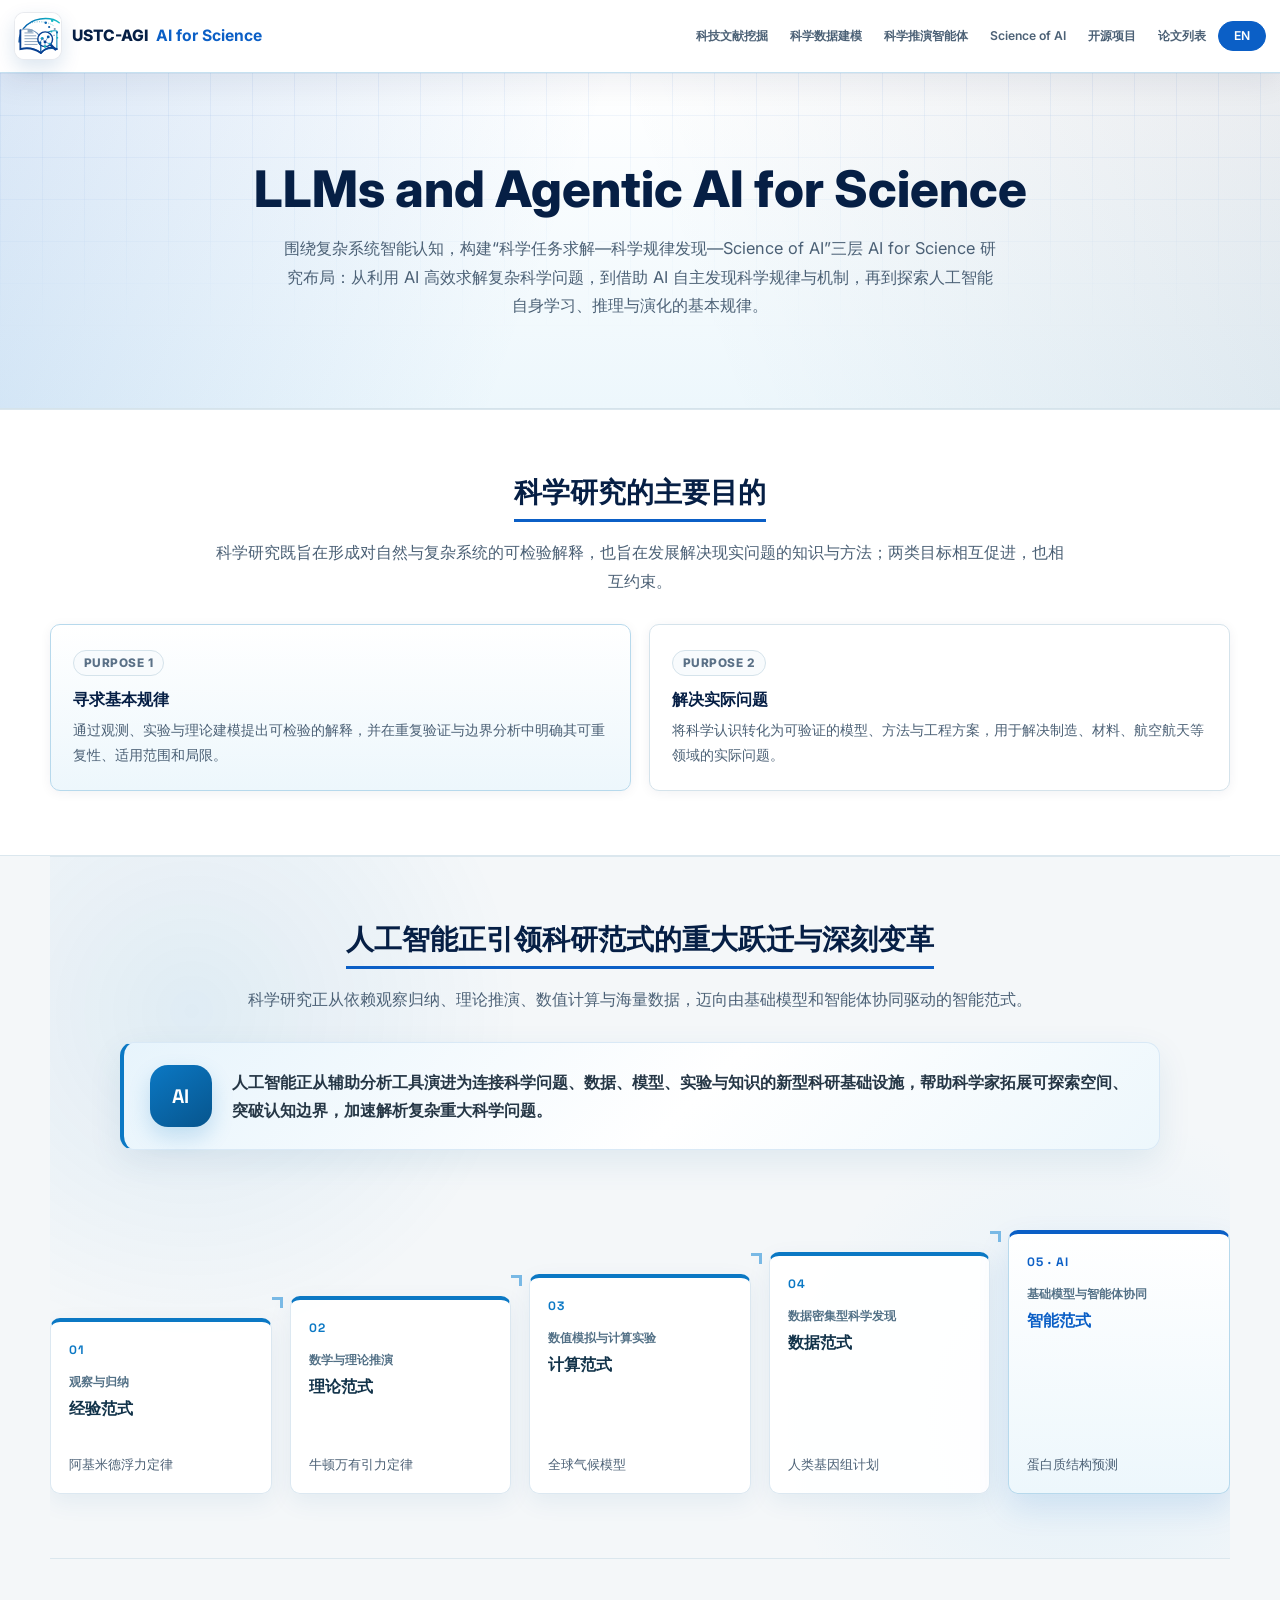
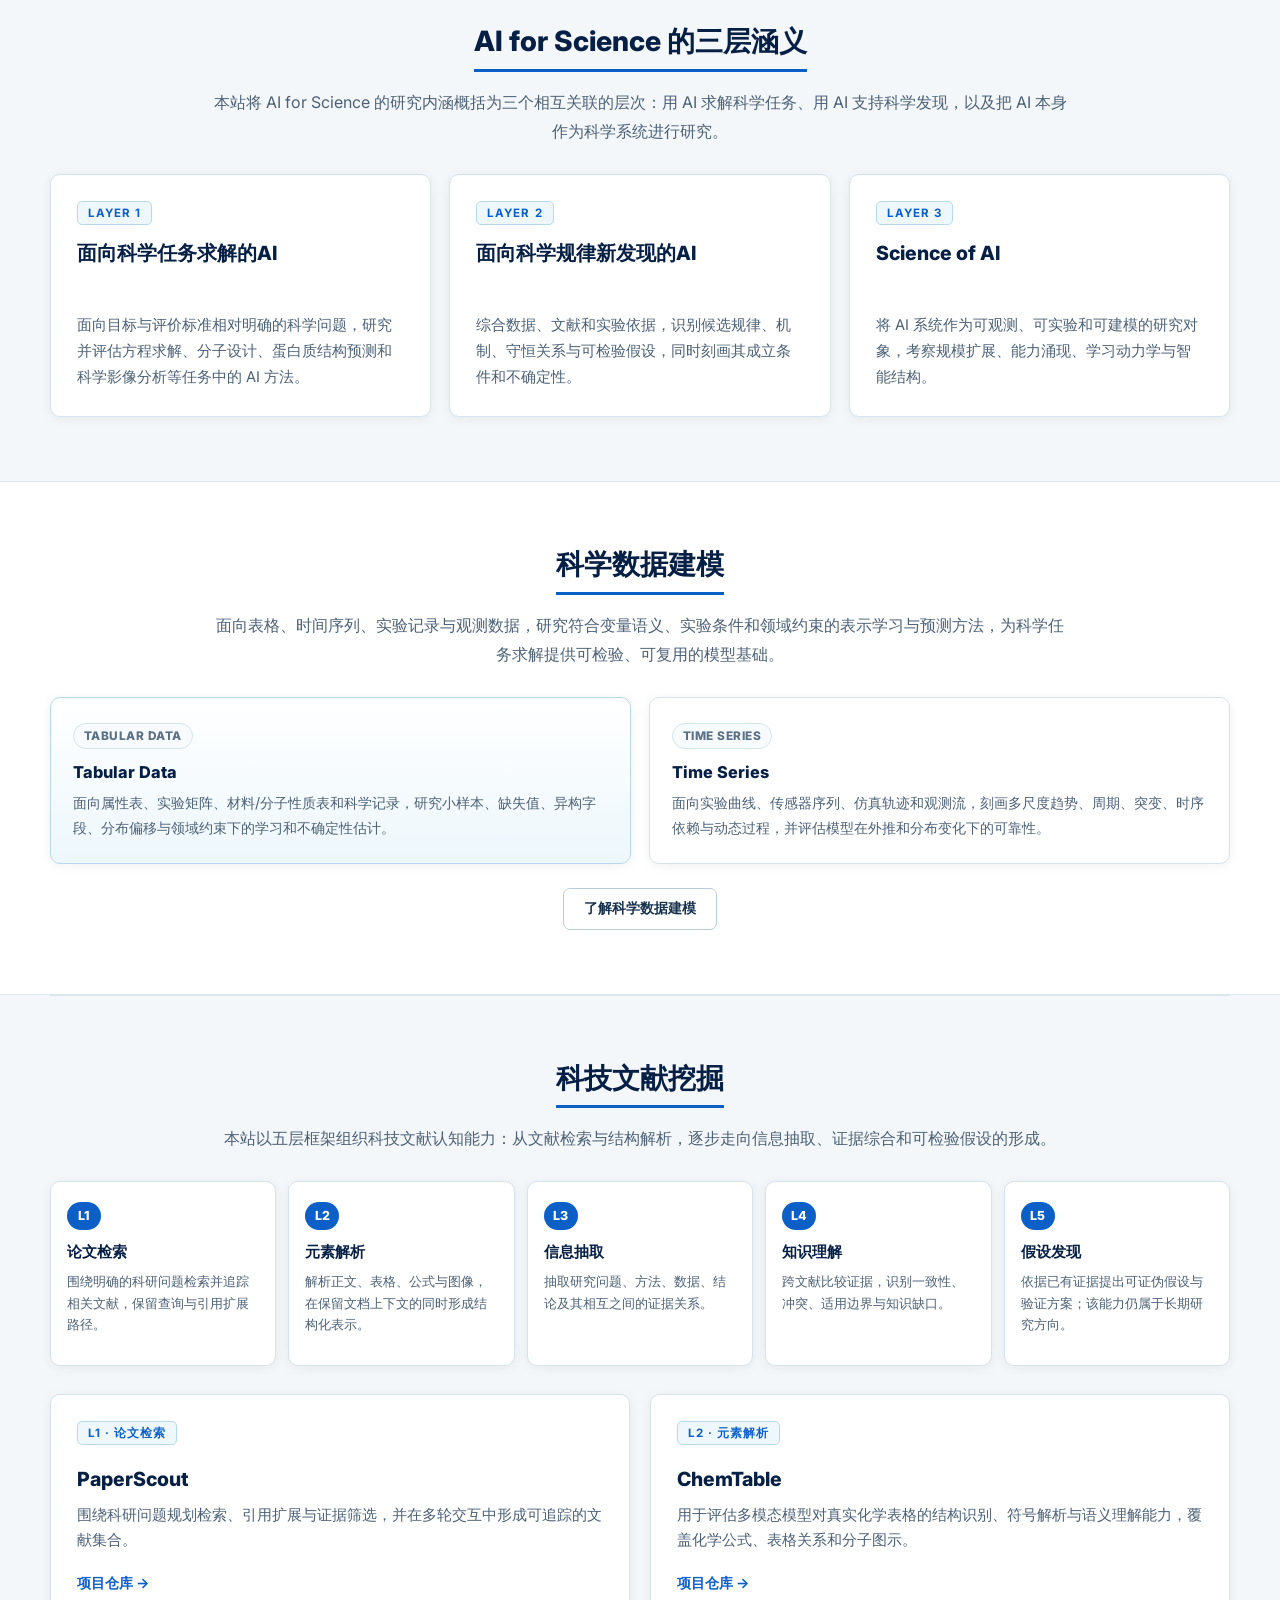
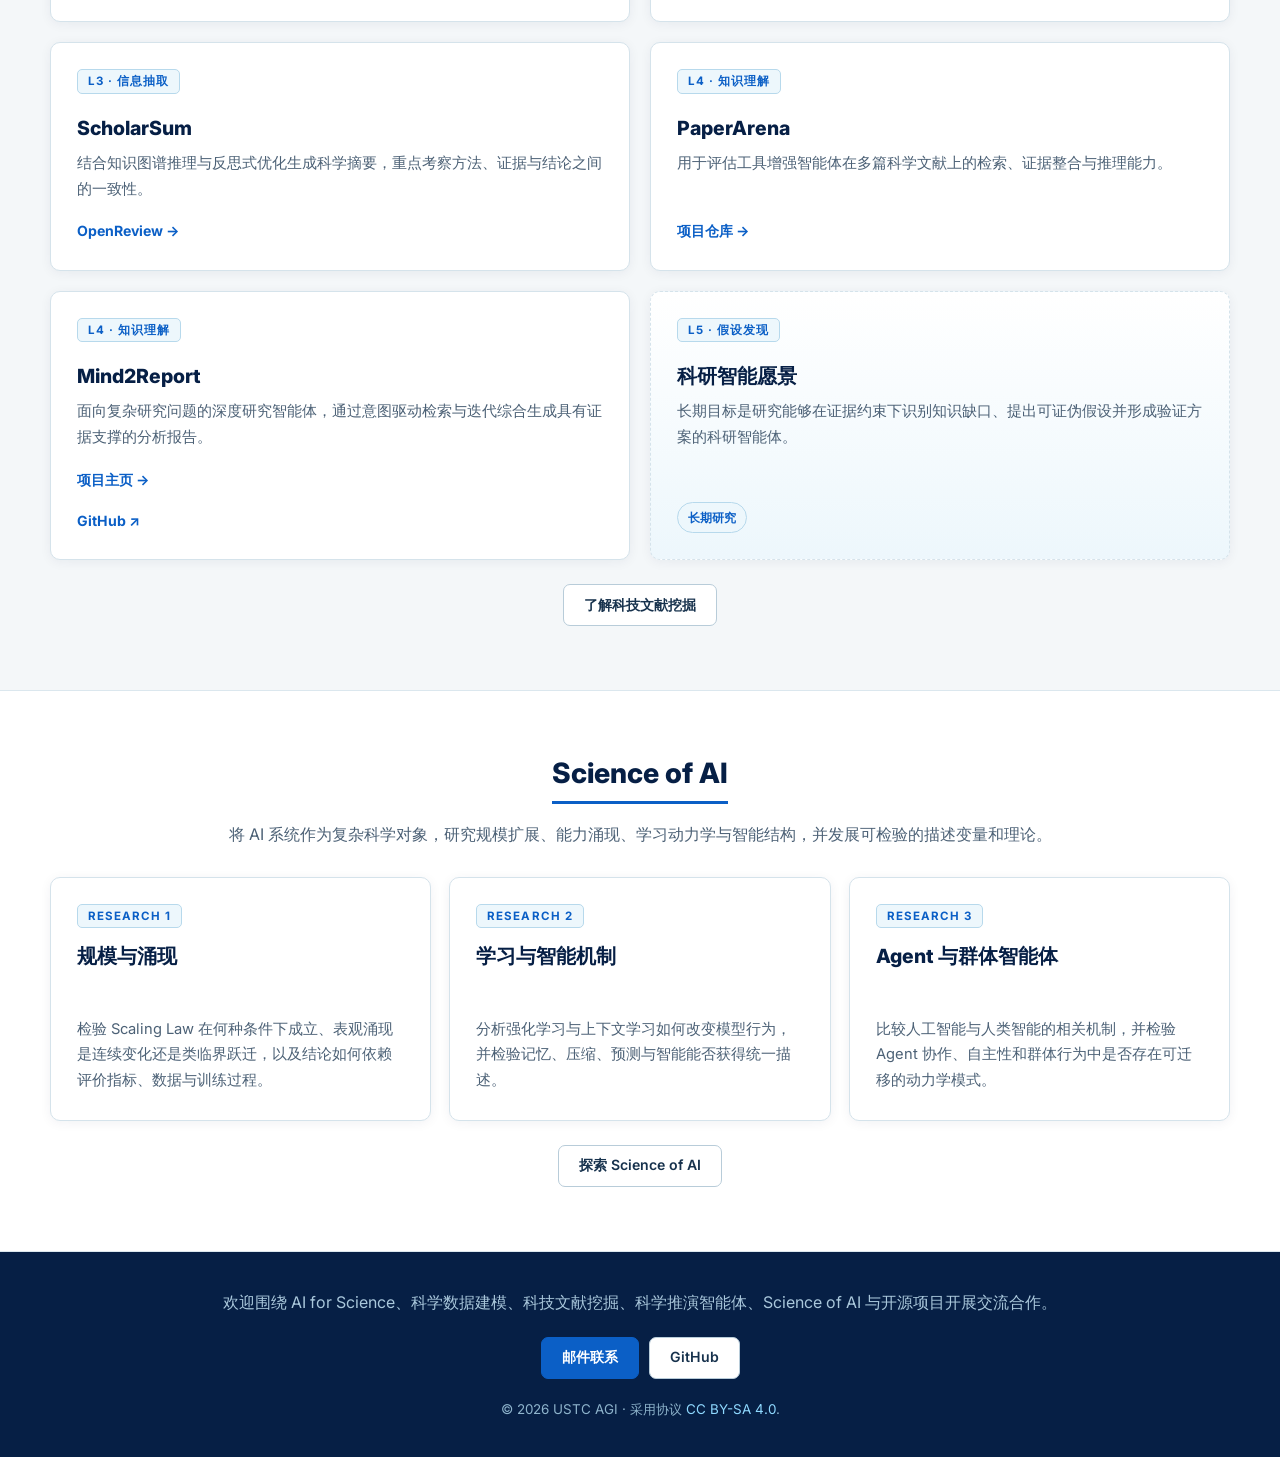
==== index.html @ 2a0887a7 "fix: remove footer eyebrow sitewide" ====
<!DOCTYPE html>
<html lang="zh-CN" data-language="zh">
  <head>
    <meta charset="utf-8" />
    <meta name="viewport" content="width=device-width, initial-scale=1" />
    <title>AI for Science</title>
    <meta
      name="description"
      content="中国科大 AGI 团队的 AI for Science 研究主页，聚焦科学数据建模、科技文献挖掘、科学推演智能体与 Science of AI。"
    />
    <meta name="theme-color" content="#ffffff" />
    <meta property="og:title" content="AI for Science" />
    <meta
      property="og:description"
      content="中国科大 AGI 团队的 AI for Science 研究主页，聚焦科学数据建模、科技文献挖掘、科学推演智能体与 Science of AI。"
    />
    <meta property="og:type" content="website" />
    <meta property="og:url" content="https://ustcagi-sci.github.io/" />
    <meta property="og:image" content="https://ustcagi-sci.github.io/literature-mining-logo.svg" />
    <meta name="twitter:card" content="summary" />
    <meta name="twitter:title" content="AI for Science" />
    <meta
      name="twitter:description"
      content="中国科大 AGI 团队的 AI for Science 研究主页，聚焦科学数据建模、科技文献挖掘、科学推演智能体与 Science of AI。"
    />
    <meta name="twitter:image" content="https://ustcagi-sci.github.io/literature-mining-logo.svg" />
    <link rel="canonical" href="https://ustcagi-sci.github.io/" />
    <link rel="icon" href="./literature-mining-logo.svg" type="image/svg+xml" />
    <link rel="preconnect" href="https://fonts.googleapis.com" />
    <link rel="preconnect" href="https://fonts.gstatic.com" crossorigin />
    <link
      href="https://fonts.googleapis.com/css2?family=Inter:wght@400;500;600;700&family=Space+Grotesk:wght@500;600&display=swap"
      rel="stylesheet"
    />
    <link rel="stylesheet" href="./ref.css" />
  </head>
  <body>
    <nav class="nav">
      <div class="nav-inner">
        <a class="logo" href="#top" aria-label="USTC-AGI AI for Science">
          <span class="logo-mark" aria-hidden="true">
            <img src="./literature-mining-logo.svg" alt="" />
          </span>
          <span class="logo-copy">
            <span class="logo-title" data-i18n="brand.title">USTC-AGI</span>
            <span class="logo-subtitle" data-i18n="brand.subtitle">AI for Science</span>
          </span>
        </a>
        <div class="nav-links">
          <a href="./knowledge_memory/" data-i18n="nav.knowledge">科技文献挖掘</a>
          <a href="./data_modeling/" data-i18n="nav.data">科学数据建模</a>
          <a href="./scientific_inference/" data-i18n="nav.inference">科学推演智能体</a>
          <a href="./science_of_ai/" data-i18n="nav.aiScience">Science of AI</a>
          <a href="./projects/" data-i18n="nav.projects">开源项目</a>
          <a href="./papers/" data-i18n="nav.papers">论文列表</a>
          <span class="nav-break" aria-hidden="true"></span>
          <button
            class="language-toggle"
            id="language-toggle"
            type="button"
            aria-label="Switch to English"
            aria-pressed="true"
          >
            EN
          </button>
        </div>
      </div>
    </nav>

    <header id="top" class="hero">
      <div class="hero-content">
        <h1 data-i18n="hero.title">LLMs and Agentic AI for Science</h1>
        <p class="hero-subtitle" data-i18n="hero.subtitle">
          围绕复杂系统智能认知，构建“科学任务求解—科学规律发现—Science of AI”三层 AI for Science 研究布局：从利用 AI 高效求解复杂科学问题，到借助 AI 自主发现科学规律与机制，再到探索人工智能自身学习、推理与演化的基本规律。
        </p>
      </div>
    </header>

    <main>
      <section id="research-purpose" class="section highlights">
        <div class="section-header">
          <h2 data-i18n="researchPurpose.title">Primary Purposes of Scientific Research</h2>
          <p data-i18n="researchPurpose.description">
            Scientific research seeks testable explanations of natural and complex systems while developing knowledge and methods for real-world problems; these aims inform and constrain each other.
          </p>
        </div>

        <div class="system-grid">
          <article class="system-panel highlight">
            <span class="label">Purpose 1</span>
            <h3 data-i18n="researchPurpose.fundamental.title">Discover Fundamental Laws</h3>
            <p data-i18n="researchPurpose.fundamental.description">
              Use observation, experimentation, and theoretical modeling to formulate testable explanations, then establish their reproducibility, scope, and limitations through repeated validation.
            </p>
          </article>
          <article class="system-panel">
            <span class="label">Purpose 2</span>
            <h3 data-i18n="researchPurpose.practical.title">Solve Practical Problems</h3>
            <p data-i18n="researchPurpose.practical.description">
              Translate scientific understanding into verifiable models, methods, and engineering solutions for problems in manufacturing, materials, aerospace, and other domains.
            </p>
          </article>
        </div>
      </section>

      <section id="paradigm-shift" class="section paradigm-shift">
        <div class="section-header">
          <h2 data-i18n="paradigm.title">Artificial Intelligence Is Driving a Major Leap and Profound Transformation in Scientific Research Paradigms</h2>
          <p data-i18n="paradigm.description">
            Scientific research is advancing from observation, theory, computation, and data-intensive discovery toward an intelligent paradigm powered by foundation models and scientific agents.
          </p>
        </div>

        <div class="paradigm-statement">
          <span class="paradigm-statement-mark" aria-hidden="true">AI</span>
          <p data-i18n="paradigm.statement">
            AI is evolving from an auxiliary analytical tool into a new research infrastructure that connects scientific questions, data, models, experiments, and knowledge—expanding the space scientists can explore, extending cognitive boundaries, and accelerating work on complex scientific problems.
          </p>
        </div>

        <div class="paradigm-grid" role="list">
          <article class="paradigm-stage" role="listitem">
            <span class="paradigm-index">01</span>
            <span class="paradigm-method" data-i18n="paradigm.empirical.method">Observation and induction</span>
            <h3 data-i18n="paradigm.empirical.title">Empirical Paradigm</h3>
            <p data-i18n="paradigm.empirical.example">Archimedes' principle</p>
          </article>
          <article class="paradigm-stage" role="listitem">
            <span class="paradigm-index">02</span>
            <span class="paradigm-method" data-i18n="paradigm.theoretical.method">Mathematical and theoretical reasoning</span>
            <h3 data-i18n="paradigm.theoretical.title">Theoretical Paradigm</h3>
            <p data-i18n="paradigm.theoretical.example">Newton's law of universal gravitation</p>
          </article>
          <article class="paradigm-stage" role="listitem">
            <span class="paradigm-index">03</span>
            <span class="paradigm-method" data-i18n="paradigm.computational.method">Numerical simulation and computational experiments</span>
            <h3 data-i18n="paradigm.computational.title">Computational Paradigm</h3>
            <p data-i18n="paradigm.computational.example">Global climate models</p>
          </article>
          <article class="paradigm-stage" role="listitem">
            <span class="paradigm-index">04</span>
            <span class="paradigm-method" data-i18n="paradigm.data.method">Data-intensive scientific discovery</span>
            <h3 data-i18n="paradigm.data.title">Data Paradigm</h3>
            <p data-i18n="paradigm.data.example">The Human Genome Project</p>
          </article>
          <article class="paradigm-stage is-intelligent" role="listitem">
            <span class="paradigm-index">05 · AI</span>
            <span class="paradigm-method" data-i18n="paradigm.intelligent.method">Foundation models and scientific agents</span>
            <h3 data-i18n="paradigm.intelligent.title">Intelligent Paradigm</h3>
            <p data-i18n="paradigm.intelligent.example">Protein structure prediction</p>
          </article>
        </div>
      </section>

      <section id="ai4science-meanings" class="section">
        <div class="section-header">
          <h2 data-i18n="meanings.title">Three Meanings of AI for Science</h2>
          <p data-i18n="meanings.description">
            This site organizes AI for Science into three related levels: using AI to solve scientific tasks, using AI to support scientific discovery, and studying AI itself as a scientific system.
          </p>
        </div>

        <div class="direction-grid">
          <article class="card direction-card">
            <span class="eyebrow">Layer 1</span>
            <h3 data-i18n="meanings.tasks.title">AI for Scientific Task Solving</h3>
            <p data-i18n="meanings.tasks.description">
              Develop and evaluate AI methods for scientific problems with explicit objectives and evaluation criteria, including equation solving, molecular design, protein structure prediction, and scientific image analysis.
            </p>
          </article>
          <article class="card direction-card">
            <span class="eyebrow">Layer 2</span>
            <h3 data-i18n="meanings.discovery.title">AI for Scientific Discovery</h3>
            <p data-i18n="meanings.discovery.description">
              Integrate data, literature, and experimental evidence to identify candidate laws, mechanisms, invariants, and testable hypotheses, together with their validity conditions and uncertainty.
            </p>
          </article>
          <article class="card direction-card">
            <span class="eyebrow">Layer 3</span>
            <h3 data-i18n="meanings.science.title">Science of AI</h3>
            <p data-i18n="meanings.science.description">
              Treat AI systems as empirical and theoretical objects of scientific inquiry, and study scaling, emergence, learning dynamics, and the structure of intelligence.
            </p>
          </article>
        </div>
      </section>

      <section id="data-modeling" class="section highlights">
        <div class="section-header">
          <h2 data-i18n="dataModeling.title">科学数据建模</h2>
          <p data-i18n="dataModeling.description">
            面向表格、时间序列、实验记录与观测数据，研究符合变量语义、实验条件和领域约束的表示学习与预测方法，为科学任务求解提供可检验、可复用的模型基础。
          </p>
        </div>

        <div class="system-grid">
          <article class="system-panel highlight">
            <span class="label">Tabular Data</span>
            <h3 data-i18n="dataModeling.tabular.title">Tabular Data</h3>
            <p data-i18n="dataModeling.tabular.description">
              面向属性表、实验矩阵、材料/分子性质表和科学记录，研究小样本、缺失值、异构字段、分布偏移与领域约束下的学习和不确定性估计。
            </p>
          </article>
          <article class="system-panel">
            <span class="label">Time Series</span>
            <h3 data-i18n="dataModeling.series.title">Time Series</h3>
            <p data-i18n="dataModeling.series.description">
              面向实验曲线、传感器序列、仿真轨迹和观测流，刻画多尺度趋势、周期、突变、时序依赖与动态过程，并评估模型在外推和分布变化下的可靠性。
            </p>
          </article>
        </div>

        <div class="section-actions">
          <a class="btn ghost" href="./data_modeling/" data-i18n="dataModeling.cta">了解科学数据建模</a>
        </div>
      </section>

      <section id="hierarchy" class="section">
        <div class="section-header">
          <h2 data-i18n="hierarchy.title">科技文献挖掘</h2>
          <p data-i18n="hierarchy.description">
            We organize scientific-literature cognition into five levels: retrieval, structural parsing, information extraction, evidence synthesis, and the formulation of testable hypotheses.
          </p>
        </div>

        <div class="hierarchy-grid">
          <div class="hierarchy-step">
            <span class="level">L1</span>
            <h3 data-i18n="hierarchy.l1.title">Paper Search</h3>
            <p data-i18n="hierarchy.l1.description">
              Retrieve and trace literature relevant to an explicit research question, preserving query and citation-expansion paths.
            </p>
          </div>
          <div class="hierarchy-arrow">→</div>
          <div class="hierarchy-step">
            <span class="level">L2</span>
            <h3 data-i18n="hierarchy.l2.title">Element Interpretation</h3>
            <p data-i18n="hierarchy.l2.description">
              Parse text, tables, formulas, and figures into structured representations while preserving their document context.
            </p>
          </div>
          <div class="hierarchy-arrow">→</div>
          <div class="hierarchy-step">
            <span class="level">L3</span>
            <h3 data-i18n="hierarchy.l3.title">Information Extraction</h3>
            <p data-i18n="hierarchy.l3.description">
              Extract research questions, methods, data, findings, and the evidential relations among them.
            </p>
          </div>
          <div class="hierarchy-arrow">→</div>
          <div class="hierarchy-step">
            <span class="level">L4</span>
            <h3 data-i18n="hierarchy.l4.title">Knowledge Comprehension</h3>
            <p data-i18n="hierarchy.l4.description">
              Compare evidence across papers to identify agreement, conflict, applicability limits, and knowledge gaps.
            </p>
          </div>
          <div class="hierarchy-arrow">→</div>
          <div class="hierarchy-step">
            <span class="level">L5</span>
            <h3 data-i18n="hierarchy.l5.title">Hypothesis Discovery</h3>
            <p data-i18n="hierarchy.l5.description">
              Formulate falsifiable hypotheses and validation plans from existing evidence; this remains a long-term research direction.
            </p>
          </div>
        </div>

        <div class="research-grid">
          <article class="card focus" data-link="https://github.com/AgentR1/PaperScout" tabindex="0">
            <span class="eyebrow" data-i18n="projects.paperscout.level">L1 · Paper Search</span>
            <h3>PaperScout</h3>
            <p data-i18n="projects.paperscout.description">
              A research agent that plans search, citation expansion, and evidence screening around a scientific question, producing a traceable literature set through iterative interaction.
            </p>
            <a href="https://github.com/AgentR1/PaperScout" target="_blank" rel="noopener noreferrer" data-i18n="projects.repo">Project Repo →</a>
          </article>

          <article class="card focus" data-link="https://github.com/ustc-ai4science/ChemTable" tabindex="0">
            <span class="eyebrow" data-i18n="projects.chemtable.level">L2 · Element Interpretation</span>
            <h3>ChemTable</h3>
            <p data-i18n="projects.chemtable.description">
              A benchmark for evaluating multimodal models on structural recognition, symbolic parsing, and semantic understanding of real-world chemical tables, including formulas, table relations, and molecular diagrams.
            </p>
            <a href="https://github.com/ustc-ai4science/ChemTable" target="_blank" rel="noopener noreferrer" data-i18n="projects.repo">Project Repo →</a>
          </article>

          <article class="card focus" data-link="https://openreview.net/pdf?id=pLvGIKeZtJ" tabindex="0">
            <span class="eyebrow" data-i18n="projects.scholarsum.level">L3 · Information Extraction</span>
            <h3>ScholarSum</h3>
            <p data-i18n="projects.scholarsum.description">
              A scientific summarization method combining knowledge-graph reasoning and reflective refinement, with emphasis on consistency among methods, evidence, and conclusions.
            </p>
            <a href="https://openreview.net/pdf?id=pLvGIKeZtJ" target="_blank" rel="noopener noreferrer">OpenReview →</a>
          </article>

          <article class="card focus" data-link="https://github.com/ustc-ai4science/PaperArena" tabindex="0">
            <span class="eyebrow" data-i18n="projects.paperarena.level">L4 · Knowledge Comprehension</span>
            <h3>PaperArena</h3>
            <p data-i18n="projects.paperarena.description">
              A benchmark designed to evaluate retrieval, evidence integration, and reasoning by tool-augmented agents across multiple scientific papers.
            </p>
            <a href="https://github.com/ustc-ai4science/PaperArena" target="_blank" rel="noopener noreferrer" data-i18n="projects.repo">Project Repo →</a>
          </article>

          <article class="card focus" data-link="./mind2report/" tabindex="0">
            <span class="eyebrow" data-i18n="projects.mind2report.level">L4 · Knowledge Comprehension</span>
            <h3>Mind2Report</h3>
            <p data-i18n="projects.mind2report.description">
              A deep-research agent for complex research questions that uses intent-guided retrieval and iterative synthesis to produce evidence-supported analytical reports.
            </p>
            <a href="./mind2report/" data-i18n="projects.page">Project Page →</a>
            <a href="https://github.com/ustc-ai4science/Mind2Report" target="_blank" rel="noopener noreferrer">GitHub ↗</a>
          </article>

          <article class="card focus vision-card" tabindex="0">
            <span class="eyebrow" data-i18n="projects.vision.level">L5 · Hypothesis Discovery</span>
            <h3 data-i18n="projects.vision.title">Research Intelligence Vision</h3>
            <p data-i18n="projects.vision.description">
              Our long-term objective is to develop research agents that identify knowledge gaps under evidential constraints, formulate falsifiable hypotheses, and propose validation plans.
            </p>
            <span class="status-badge" data-i18n="projects.vision.status">Long-term Research</span>
          </article>
        </div>

        <div class="section-actions">
          <a class="btn ghost" href="./knowledge_memory/" data-i18n="hierarchy.cta">Explore Scientific Literature Mining</a>
        </div>
      </section>

      <section id="science-of-ai" class="section highlights">
        <div class="section-header">
          <h2 data-i18n="scienceOfAi.title">Science of AI</h2>
          <p data-i18n="scienceOfAi.description">
            将 AI 系统作为复杂科学对象，研究规模扩展、能力涌现、学习动力学与智能结构，并发展可检验的描述变量和理论。
          </p>
        </div>

        <div class="direction-grid">
          <article class="card direction-card">
            <span class="eyebrow">Research 1</span>
            <h3 data-i18n="scienceOfAi.scaling.title">规模与涌现</h3>
            <p data-i18n="scienceOfAi.scaling.description">
              检验 Scaling Law 在何种条件下成立、表观涌现是连续变化还是类临界跃迁，以及结论如何依赖评价指标、数据与训练过程。
            </p>
          </article>
          <article class="card direction-card">
            <span class="eyebrow">Research 2</span>
            <h3 data-i18n="scienceOfAi.learning.title">学习与智能机制</h3>
            <p data-i18n="scienceOfAi.learning.description">
              分析强化学习与上下文学习如何改变模型行为，并检验记忆、压缩、预测与智能能否获得统一描述。
            </p>
          </article>
          <article class="card direction-card">
            <span class="eyebrow">Research 3</span>
            <h3 data-i18n="scienceOfAi.agents.title">Agent 与群体智能体</h3>
            <p data-i18n="scienceOfAi.agents.description">
              比较人工智能与人类智能的相关机制，并检验 Agent 协作、自主性和群体行为中是否存在可迁移的动力学模式。
            </p>
          </article>
        </div>

        <div class="section-actions">
          <a class="btn ghost" href="./science_of_ai/" data-i18n="scienceOfAi.cta">探索 Science of AI</a>
        </div>
      </section>

    </main>

    <footer id="contact" class="footer">
      <div>
        <p data-i18n="footer.description">
          欢迎围绕 AI for Science、科学数据建模、科技文献挖掘、科学推演智能体、Science of AI 与开源项目开展交流合作。
        </p>
      </div>
      <div class="footer-actions">
        <a class="btn primary" href="mailto:mycheng@ustc.edu.cn" data-i18n="footer.email">邮件联系</a>
        <a class="btn ghost" href="https://github.com/ustc-ai4science" target="_blank" rel="noopener noreferrer">GitHub</a>
      </div>
      <p class="footer-note">
        © <span id="year"></span> <span data-i18n="footer.note">USTC AGI · 采用协议</span>
        <a href="https://creativecommons.org/licenses/by-sa/4.0/" target="_blank" rel="license noopener noreferrer">CC BY-SA 4.0</a>.
      </p>
    </footer>

    <script>
      const translations = {
        en: {
          "meta.title": "AI for Science",
          "meta.description":
            "USTC AGI research on scientific data modeling, scientific literature mining, scientific inference agents, and the Science of AI.",
          "brand.title": "USTC-AGI",
          "brand.subtitle": "AI for Science",
          "nav.knowledge": "Scientific Literature Mining",
          "nav.data": "Scientific Data Modeling",
          "nav.inference": "Scientific Inference Agent",
          "nav.aiScience": "Science of AI",
          "nav.projects": "Open Source",
          "nav.papers": "Publications",
          "hero.eyebrow": "Scientific Literature Mining",
          "hero.title": "LLMs and Agentic AI for Science",
          "hero.subtitle":
            "Centered on the intelligent cognition of complex systems, we organize AI for Science into a three-layer research agenda: Scientific Task Solving, Scientific Law Discovery, and Science of AI. This agenda progresses from using AI to solve complex scientific problems efficiently, through the autonomous discovery of scientific laws and mechanisms, to investigating the fundamental principles governing AI's own learning, reasoning, and evolution.",
          "meanings.title": "Three Meanings of AI for Science",
          "meanings.description":
            "This site organizes AI for Science into three related levels: using AI to solve scientific tasks, using AI to support scientific discovery, and studying AI itself as a scientific system.",
          "meanings.tasks.title": "AI for Scientific Task Solving",
          "meanings.tasks.description":
            "Develop and evaluate AI methods for scientific problems with explicit objectives and evaluation criteria, including equation solving, molecular design, protein structure prediction, and scientific image analysis.",
          "meanings.discovery.title": "AI for Scientific Discovery",
          "meanings.discovery.description":
            "Integrate data, literature, and experimental evidence to identify candidate laws, mechanisms, invariants, and testable hypotheses, together with their validity conditions and uncertainty.",
          "meanings.science.title": "Science of AI",
          "meanings.science.description":
            "Treat AI systems as empirical and theoretical objects of scientific inquiry, and study scaling, emergence, learning dynamics, and the structure of intelligence.",
          "researchPurpose.title": "Primary Purposes of Scientific Research",
          "researchPurpose.description":
            "Scientific research seeks testable explanations of natural and complex systems while developing knowledge and methods for real-world problems; these aims inform and constrain each other.",
          "researchPurpose.fundamental.title": "Discover Fundamental Laws",
          "researchPurpose.fundamental.description":
            "Use observation, experimentation, and theoretical modeling to formulate testable explanations, then establish their reproducibility, scope, and limitations through repeated validation.",
          "researchPurpose.practical.title": "Solve Practical Problems",
          "researchPurpose.practical.description":
            "Translate scientific understanding into verifiable models, methods, and engineering solutions for problems in manufacturing, materials, aerospace, and other domains.",
          "paradigm.title":
            "Artificial Intelligence Is Driving a Major Leap and Profound Transformation in Scientific Research Paradigms",
          "paradigm.description":
            "Scientific research is advancing from observation, theory, computation, and data-intensive discovery toward an intelligent paradigm powered by foundation models and scientific agents.",
          "paradigm.statement":
            "AI is evolving from an auxiliary analytical tool into a new research infrastructure that connects scientific questions, data, models, experiments, and knowledge—expanding the space scientists can explore, extending cognitive boundaries, and accelerating work on complex scientific problems.",
          "paradigm.empirical.title": "Empirical Paradigm",
          "paradigm.empirical.method": "Observation and induction",
          "paradigm.empirical.example": "Archimedes' principle",
          "paradigm.theoretical.title": "Theoretical Paradigm",
          "paradigm.theoretical.method": "Mathematical and theoretical reasoning",
          "paradigm.theoretical.example": "Newton's law of universal gravitation",
          "paradigm.computational.title": "Computational Paradigm",
          "paradigm.computational.method": "Numerical simulation and computational experiments",
          "paradigm.computational.example": "Global climate models",
          "paradigm.data.title": "Data Paradigm",
          "paradigm.data.method": "Data-intensive scientific discovery",
          "paradigm.data.example": "The Human Genome Project",
          "paradigm.intelligent.title": "Intelligent Paradigm",
          "paradigm.intelligent.method": "Foundation models and scientific agents",
          "paradigm.intelligent.example": "Protein structure prediction",
          "dataModeling.title": "Scientific Data Modeling",
          "dataModeling.description":
            "For tables, time series, experimental records, and observational data, we study representations and predictive methods that respect variable semantics, experimental conditions, and domain constraints, providing testable and reusable foundations for scientific task solving.",
          "dataModeling.tabular.title": "Tabular Data",
          "dataModeling.tabular.description":
            "For property tables, experimental matrices, materials and molecular property sheets, and scientific records, study learning and uncertainty estimation under small samples, missing values, heterogeneous fields, distribution shifts, and domain constraints.",
          "dataModeling.series.title": "Time Series",
          "dataModeling.series.description":
            "For experimental curves, sensor sequences, simulation trajectories, and observation streams, characterize multiscale trends, periodicity, abrupt changes, temporal dependencies, and dynamics, while evaluating reliability under extrapolation and distribution shift.",
          "dataModeling.cta": "Learn Scientific Data Modeling",
          "hierarchy.eyebrow": "Research Vision",
          "hierarchy.title": "Scientific Literature Mining",
          "hierarchy.description":
            "We organize scientific-literature cognition into five levels: retrieval, structural parsing, information extraction, evidence synthesis, and the formulation of testable hypotheses.",
          "hierarchy.cta": "Explore Scientific Literature Mining",
          "hierarchy.l1.title": "Paper Search",
          "hierarchy.l1.description":
            "Retrieve and trace literature relevant to an explicit research question, preserving query and citation-expansion paths.",
          "hierarchy.l2.title": "Element Interpretation",
          "hierarchy.l2.description":
            "Parse text, tables, formulas, and figures into structured representations while preserving their document context.",
          "hierarchy.l3.title": "Information Extraction",
          "hierarchy.l3.description":
            "Extract research questions, methods, data, findings, and the evidential relations among them.",
          "hierarchy.l4.title": "Knowledge Comprehension",
          "hierarchy.l4.description":
            "Compare evidence across papers to identify agreement, conflict, applicability limits, and knowledge gaps.",
          "hierarchy.l5.title": "Hypothesis Discovery",
          "hierarchy.l5.description":
            "Formulate falsifiable hypotheses and validation plans from existing evidence; this remains a long-term research direction.",
          "projects.paperscout.level": "L1 · Paper Search",
          "projects.paperscout.description":
            "A research agent that plans search, citation expansion, and evidence screening around a scientific question, producing a traceable literature set through iterative interaction.",
          "projects.chemtable.level": "L2 · Element Interpretation",
          "projects.chemtable.description":
            "A benchmark for evaluating multimodal models on structural recognition, symbolic parsing, and semantic understanding of real-world chemical tables, including formulas, table relations, and molecular diagrams.",
          "projects.scholarsum.level": "L3 · Information Extraction",
          "projects.scholarsum.description":
            "A scientific summarization method combining knowledge-graph reasoning and reflective refinement, with emphasis on consistency among methods, evidence, and conclusions.",
          "projects.paperarena.level": "L4 · Knowledge Comprehension",
          "projects.paperarena.description":
            "A benchmark designed to evaluate retrieval, evidence integration, and reasoning by tool-augmented agents across multiple scientific papers.",
          "projects.mind2report.level": "L4 · Knowledge Comprehension",
          "projects.mind2report.description":
            "A deep-research agent for complex research questions that uses intent-guided retrieval and iterative synthesis to produce evidence-supported analytical reports.",
          "projects.page": "Project Page →",
          "projects.vision.level": "L5 · Hypothesis Discovery",
          "projects.vision.title": "Research Intelligence Vision",
          "projects.vision.description":
            "Our long-term objective is to develop research agents that identify knowledge gaps under evidential constraints, formulate falsifiable hypotheses, and propose validation plans.",
          "projects.vision.status": "Long-term Research",
          "projects.repo": "Project Repo →",
          "scienceOfAi.title": "Science of AI",
          "scienceOfAi.description":
            "Treat AI systems as complex scientific objects: study scaling, emergence, learning dynamics, and the structure of intelligence, while developing testable descriptive variables and theories.",
          "scienceOfAi.scaling.title": "Scaling and Emergence",
          "scienceOfAi.scaling.description":
            "Test when scaling laws hold, whether apparent emergence is continuous or transition-like, and how conclusions depend on metrics, data, and training regimes.",
          "scienceOfAi.learning.title": "Learning and Intelligence Mechanisms",
          "scienceOfAi.learning.description":
            "Analyze how reinforcement learning and in-context learning alter model behavior, and test whether memory, compression, prediction, and intelligence admit a shared description.",
          "scienceOfAi.agents.title": "Agents and Multi-Agent Systems",
          "scienceOfAi.agents.description":
            "Compare mechanisms in artificial and human intelligence, and test for transferable dynamical patterns in agent collaboration, autonomy, and collective behavior.",
          "scienceOfAi.cta": "Explore Science of AI",
          "footer.description":
            "We welcome collaborations on AI for Science, scientific data modeling, scientific literature mining, scientific inference agents, the Science of AI, and open-source projects.",
          "footer.email": "Email Us",
          "footer.note": "USTC AGI · Licensed under"
        },
        zh: {
          "meta.title": "AI for Science",
          "meta.description":
            "中国科大 AGI 团队的 AI for Science 研究主页，聚焦科学数据建模、科技文献挖掘、科学推演智能体与 Science of AI。",
          "brand.title": "USTC-AGI",
          "brand.subtitle": "AI for Science",
          "nav.knowledge": "科技文献挖掘",
          "nav.data": "科学数据建模",
          "nav.inference": "科学推演智能体",
          "nav.aiScience": "Science of AI",
          "nav.projects": "开源项目",
          "nav.papers": "论文列表",
          "hero.eyebrow": "科学文献挖掘",
          "hero.title": "LLMs and Agentic AI for Science",
          "hero.subtitle":
            "围绕复杂系统智能认知，构建“科学任务求解—科学规律发现—Science of AI”三层 AI for Science 研究布局：从利用 AI 高效求解复杂科学问题，到借助 AI 自主发现科学规律与机制，再到探索人工智能自身学习、推理与演化的基本规律。",
          "meanings.title": "AI for Science 的三层涵义",
          "meanings.description":
            "本站将 AI for Science 的研究内涵概括为三个相互关联的层次：用 AI 求解科学任务、用 AI 支持科学发现，以及把 AI 本身作为科学系统进行研究。",
          "meanings.tasks.title": "面向科学任务求解的AI",
          "meanings.tasks.description":
            "面向目标与评价标准相对明确的科学问题，研究并评估方程求解、分子设计、蛋白质结构预测和科学影像分析等任务中的 AI 方法。",
          "meanings.discovery.title": "面向科学规律新发现的AI",
          "meanings.discovery.description":
            "综合数据、文献和实验依据，识别候选规律、机制、守恒关系与可检验假设，同时刻画其成立条件和不确定性。",
          "meanings.science.title": "Science of AI",
          "meanings.science.description":
            "将 AI 系统作为可观测、可实验和可建模的研究对象，考察规模扩展、能力涌现、学习动力学与智能结构。",
          "researchPurpose.title": "科学研究的主要目的",
          "researchPurpose.description":
            "科学研究既旨在形成对自然与复杂系统的可检验解释，也旨在发展解决现实问题的知识与方法；两类目标相互促进，也相互约束。",
          "researchPurpose.fundamental.title": "寻求基本规律",
          "researchPurpose.fundamental.description":
            "通过观测、实验与理论建模提出可检验的解释，并在重复验证与边界分析中明确其可重复性、适用范围和局限。",
          "researchPurpose.practical.title": "解决实际问题",
          "researchPurpose.practical.description":
            "将科学认识转化为可验证的模型、方法与工程方案，用于解决制造、材料、航空航天等领域的实际问题。",
          "paradigm.title": "人工智能正引领科研范式的重大跃迁与深刻变革",
          "paradigm.description":
            "科学研究正从依赖观察归纳、理论推演、数值计算与海量数据，迈向由基础模型和智能体协同驱动的智能范式。",
          "paradigm.statement":
            "人工智能正从辅助分析工具演进为连接科学问题、数据、模型、实验与知识的新型科研基础设施，帮助科学家拓展可探索空间、突破认知边界，加速解析复杂重大科学问题。",
          "paradigm.empirical.title": "经验范式",
          "paradigm.empirical.method": "观察与归纳",
          "paradigm.empirical.example": "阿基米德浮力定律",
          "paradigm.theoretical.title": "理论范式",
          "paradigm.theoretical.method": "数学与理论推演",
          "paradigm.theoretical.example": "牛顿万有引力定律",
          "paradigm.computational.title": "计算范式",
          "paradigm.computational.method": "数值模拟与计算实验",
          "paradigm.computational.example": "全球气候模型",
          "paradigm.data.title": "数据范式",
          "paradigm.data.method": "数据密集型科学发现",
          "paradigm.data.example": "人类基因组计划",
          "paradigm.intelligent.title": "智能范式",
          "paradigm.intelligent.method": "基础模型与智能体协同",
          "paradigm.intelligent.example": "蛋白质结构预测",
          "dataModeling.title": "科学数据建模",
          "dataModeling.description":
            "面向表格、时间序列、实验记录与观测数据，研究符合变量语义、实验条件和领域约束的表示学习与预测方法，为科学任务求解提供可检验、可复用的模型基础。",
          "dataModeling.tabular.title": "Tabular Data",
          "dataModeling.tabular.description":
            "面向属性表、实验矩阵、材料/分子性质表和科学记录，研究小样本、缺失值、异构字段、分布偏移与领域约束下的学习和不确定性估计。",
          "dataModeling.series.title": "Time Series",
          "dataModeling.series.description":
            "面向实验曲线、传感器序列、仿真轨迹和观测流，刻画多尺度趋势、周期、突变、时序依赖与动态过程，并评估模型在外推和分布变化下的可靠性。",
          "dataModeling.cta": "了解科学数据建模",
          "hierarchy.eyebrow": "研究愿景 · Our Vision",
          "hierarchy.title": "科技文献挖掘",
          "hierarchy.description":
            "本站以五层框架组织科技文献认知能力：从文献检索与结构解析，逐步走向信息抽取、证据综合和可检验假设的形成。",
          "hierarchy.cta": "了解科技文献挖掘",
          "hierarchy.l1.title": "论文检索",
          "hierarchy.l1.description":
            "围绕明确的科研问题检索并追踪相关文献，保留查询与引用扩展路径。",
          "hierarchy.l2.title": "元素解析",
          "hierarchy.l2.description":
            "解析正文、表格、公式与图像，在保留文档上下文的同时形成结构化表示。",
          "hierarchy.l3.title": "信息抽取",
          "hierarchy.l3.description":
            "抽取研究问题、方法、数据、结论及其相互之间的证据关系。",
          "hierarchy.l4.title": "知识理解",
          "hierarchy.l4.description":
            "跨文献比较证据，识别一致性、冲突、适用边界与知识缺口。",
          "hierarchy.l5.title": "假设发现",
          "hierarchy.l5.description":
            "依据已有证据提出可证伪假设与验证方案；该能力仍属于长期研究方向。",
          "projects.paperscout.level": "L1 · 论文检索",
          "projects.paperscout.description":
            "围绕科研问题规划检索、引用扩展与证据筛选，并在多轮交互中形成可追踪的文献集合。",
          "projects.chemtable.level": "L2 · 元素解析",
          "projects.chemtable.description":
            "用于评估多模态模型对真实化学表格的结构识别、符号解析与语义理解能力，覆盖化学公式、表格关系和分子图示。",
          "projects.scholarsum.level": "L3 · 信息抽取",
          "projects.scholarsum.description":
            "结合知识图谱推理与反思式优化生成科学摘要，重点考察方法、证据与结论之间的一致性。",
          "projects.paperarena.level": "L4 · 知识理解",
          "projects.paperarena.description":
            "用于评估工具增强智能体在多篇科学文献上的检索、证据整合与推理能力。",
          "projects.mind2report.level": "L4 · 知识理解",
          "projects.mind2report.description":
            "面向复杂研究问题的深度研究智能体，通过意图驱动检索与迭代综合生成具有证据支撑的分析报告。",
          "projects.page": "项目主页 →",
          "projects.vision.level": "L5 · 假设发现",
          "projects.vision.title": "科研智能愿景",
          "projects.vision.description":
            "长期目标是研究能够在证据约束下识别知识缺口、提出可证伪假设并形成验证方案的科研智能体。",
          "projects.vision.status": "长期研究",
          "projects.repo": "项目仓库 →",
          "scienceOfAi.title": "Science of AI",
          "scienceOfAi.description":
            "将 AI 系统作为复杂科学对象，研究规模扩展、能力涌现、学习动力学与智能结构，并发展可检验的描述变量和理论。",
          "scienceOfAi.scaling.title": "规模与涌现",
          "scienceOfAi.scaling.description":
            "检验 Scaling Law 在何种条件下成立、表观涌现是连续变化还是类临界跃迁，以及结论如何依赖评价指标、数据与训练过程。",
          "scienceOfAi.learning.title": "学习与智能机制",
          "scienceOfAi.learning.description":
            "分析强化学习与上下文学习如何改变模型行为，并检验记忆、压缩、预测与智能能否获得统一描述。",
          "scienceOfAi.agents.title": "Agent 与群体智能体",
          "scienceOfAi.agents.description":
            "比较人工智能与人类智能的相关机制，并检验 Agent 协作、自主性和群体行为中是否存在可迁移的动力学模式。",
          "scienceOfAi.cta": "探索 Science of AI",
          "footer.description":
            "欢迎围绕 AI for Science、科学数据建模、科技文献挖掘、科学推演智能体、Science of AI 与开源项目开展交流合作。",
          "footer.email": "邮件联系",
          "footer.note": "USTC AGI · 采用协议"
        }
      };

      const getStoredLanguage = () => {
        try {
          return localStorage.getItem("preferredLanguage");
        } catch {
          return null;
        }
      };

      const storeLanguage = (language) => {
        try {
          localStorage.setItem("preferredLanguage", language);
        } catch {
          // Ignore storage restrictions in private or file-based browsing modes.
        }
      };

      const getInitialLanguage = () => {
        const params = new URLSearchParams(window.location.search);
        const requestedLanguage = params.get("lang");

        if (translations[requestedLanguage]) {
          return requestedLanguage;
        }

        const storedLanguage = getStoredLanguage();
        return translations[storedLanguage] ? storedLanguage : "zh";
      };

      const setLanguage = (language, persist = false) => {
        const copy = translations[language] || translations.en;
        const toggle = document.getElementById("language-toggle");
        const description = document.querySelector('meta[name="description"]');

        document.documentElement.lang = language === "zh" ? "zh-CN" : "en";
        document.documentElement.dataset.language = language;
        document.title = copy["meta.title"];

        if (description) {
          description.setAttribute("content", copy["meta.description"]);
        }

        document.querySelectorAll("[data-i18n]").forEach((element) => {
          const key = element.dataset.i18n;
          if (copy[key]) {
            element.textContent = copy[key];
          }
        });

        if (toggle) {
          const isChinese = language === "zh";
          toggle.textContent = isChinese ? "EN" : "中文";
          toggle.setAttribute("aria-pressed", String(isChinese));
          toggle.setAttribute("aria-label", isChinese ? "Switch to English" : "切换到中文版");
        }

        if (persist) {
          storeLanguage(language);
        }
      };

      document.getElementById("year").textContent = new Date().getFullYear();
      setLanguage(getInitialLanguage());
      document.getElementById("language-toggle").addEventListener("click", () => {
        const nextLanguage = document.documentElement.dataset.language === "zh" ? "en" : "zh";
        setLanguage(nextLanguage, true);
      });

    </script>
  </body>
</html>
---- ref.css ----
:root {
  color-scheme: light;
  --bg: #f4f7f9;
  --surface: #ffffff;
  --surface-soft: #f8fbfd;
  --surface-warm: #edf7fc;
  --text: #17324d;
  --text-strong: #061f45;
  --text-muted: #4c6176;
  --text-faint: #5b7187;
  --border: #d5e3eb;
  --border-soft: #e6f0f5;
  --accent: #0b5fc6;
  --accent-dark: #083f7f;
  --accent-soft: #edf7fc;
  --shadow-soft: 0 2px 12px rgba(6, 31, 69, 0.06);
  --shadow-hover: 0 14px 36px rgba(6, 31, 69, 0.14);
  font-family: -apple-system, BlinkMacSystemFont, "Segoe UI", "Noto Sans SC",
    "PingFang SC", "Hiragino Sans GB", "Inter", sans-serif;
}

*,
*::before,
*::after {
  box-sizing: border-box;
  margin: 0;
  padding: 0;
}

html {
  scroll-behavior: smooth;
}

body {
  min-height: 100vh;
  background: var(--bg);
  color: var(--text);
  font-size: 16px;
  line-height: 1.8;
}

a {
  color: var(--accent);
  text-decoration: none;
}

a:hover {
  text-decoration: underline;
}

.nav {
  position: sticky;
  top: 0;
  z-index: 100;
  background: rgba(255, 255, 255, 0.94);
  border-bottom: 1px solid rgba(183, 217, 236, 0.78);
  box-shadow: 0 10px 30px rgba(6, 31, 69, 0.07);
  backdrop-filter: blur(18px) saturate(1.05);
  -webkit-backdrop-filter: blur(18px) saturate(1.05);
}

.nav-inner {
  position: relative;
  width: min(1180px, calc(100% - 40px));
  min-height: 72px;
  margin: 0 auto;
  display: flex;
  align-items: center;
  justify-content: space-between;
  gap: 20px;
}

.logo {
  display: inline-flex;
  align-items: center;
  flex-shrink: 0;
  gap: 10px;
  color: var(--text-strong);
  text-decoration: none;
  transition: transform 0.18s ease;
}

.logo-mark {
  display: inline-grid;
  width: 48px;
  height: 48px;
  place-items: center;
  border: 1px solid rgba(6, 31, 69, 0.09);
  border-radius: 10px;
  background: #ffffff;
  box-shadow: 0 8px 20px rgba(0, 75, 150, 0.14);
  overflow: hidden;
  transition: transform 0.18s ease, box-shadow 0.18s ease;
}

.logo-mark img {
  display: block;
  width: 100%;
  height: 100%;
  object-fit: cover;
}

.logo-copy {
  display: flex;
  align-items: center;
  justify-content: center;
  gap: 8px;
  min-width: 0;
  line-height: 1.1;
}

.logo-title {
  color: var(--text-strong);
  font-size: 0.98rem;
  font-weight: 800;
  letter-spacing: 0;
  white-space: nowrap;
}

.logo-subtitle {
  color: var(--accent);
  font-size: 0.98rem;
  font-weight: 700;
  letter-spacing: 0;
  white-space: nowrap;
}

.logo:hover {
  text-decoration: none;
  transform: translateY(-1px);
}

.logo:hover .logo-mark {
  box-shadow: 0 10px 24px rgba(0, 104, 177, 0.2);
  transform: rotate(-2deg) translateY(-1px);
}

.logo:hover .logo-title {
  color: var(--accent);
}

.nav-links {
  display: flex;
  align-items: center;
  justify-content: flex-end;
  gap: 6px;
  min-width: 0;
  overflow-x: auto;
  padding: 10px 0;
  scrollbar-width: none;
}

.nav-links::-webkit-scrollbar {
  display: none;
}

.nav-break {
  display: none;
}

.nav-links a,
.language-toggle {
  flex-shrink: 0;
  padding: 8px 14px;
  border: 1px solid transparent;
  border-radius: 999px;
  color: var(--text-muted);
  font-family: inherit;
  font-size: 0.84rem;
  font-weight: 600;
  line-height: 1.2;
  transition: color 0.18s ease, background 0.18s ease, border-color 0.18s ease,
    transform 0.18s ease;
}

.nav-links a:hover,
.language-toggle:hover,
.language-toggle:focus-visible {
  color: var(--accent);
  background: var(--accent-soft);
  border-color: #b7d9ec;
  text-decoration: none;
  transform: translateY(-1px);
}

.nav-links a[aria-current="page"] {
  color: var(--accent);
  background: var(--accent-soft);
  border-color: #b7d9ec;
}

.language-toggle {
  min-width: 58px;
  background: var(--accent);
  border-color: var(--accent);
  color: #ffffff;
  cursor: pointer;
}

.language-toggle:hover {
  background: var(--accent-dark);
  border-color: var(--accent-dark);
  color: #ffffff;
}

.language-toggle:focus-visible {
  background: var(--accent-dark);
  border-color: var(--accent-dark);
  box-shadow: 0 0 0 3px rgba(11, 95, 198, 0.24);
  color: #ffffff;
  outline: none;
}

.hero {
  position: relative;
  isolation: isolate;
  overflow: hidden;
  padding: 84px 24px 66px;
  background: linear-gradient(180deg, #ffffff 0%, #edf7fc 100%);
  border-bottom: 1px solid #d5e3eb;
  text-align: center;
}

.hero::before {
  position: absolute;
  inset: 0;
  z-index: -2;
  background:
    linear-gradient(110deg, rgba(11, 95, 198, 0.14), transparent 44%),
    linear-gradient(250deg, rgba(6, 31, 69, 0.08), transparent 48%);
  content: "";
}

.hero::after {
  position: absolute;
  inset: 0;
  z-index: -1;
  background-image:
    linear-gradient(rgba(11, 95, 198, 0.08) 1px, transparent 1px),
    linear-gradient(90deg, rgba(11, 95, 198, 0.08) 1px, transparent 1px);
  background-size: 42px 42px;
  mask-image: linear-gradient(to bottom, rgba(0, 0, 0, 0.82), transparent 78%);
  -webkit-mask-image: linear-gradient(to bottom, rgba(0, 0, 0, 0.82), transparent 78%);
  content: "";
}

.hero-content {
  position: relative;
  z-index: 1;
  max-width: 860px;
  margin: 0 auto;
  transition: transform 0.22s ease;
}

.hero:hover .hero-content {
  transform: translateY(-1px);
}

.hero.static-hero {
  cursor: default;
}

.hero.static-hero:hover .hero-content {
  transform: none;
}

.eyebrow {
  display: flex;
  width: fit-content;
  align-items: center;
  margin-bottom: 12px;
  padding: 3px 10px;
  border: 1px solid #b7d9ec;
  border-radius: 5px;
  background: var(--accent-soft);
  color: var(--accent);
  font-size: 0.72rem;
  font-weight: 700;
  letter-spacing: 0.09em;
  line-height: 1.4;
  text-transform: uppercase;
}

.hero-content .eyebrow {
  margin-left: auto;
  margin-right: auto;
}

.hero h1 {
  color: var(--text-strong);
  font-size: 3.15rem;
  font-weight: 800;
  line-height: 1.25;
  max-width: 800px;
  margin: 0 auto 14px;
  text-wrap: balance;
}

.hero-subtitle {
  max-width: 720px;
  margin: 0 auto 22px;
  color: var(--text-muted);
  font-size: 1.02rem;
  line-height: 1.75;
}

@media (prefers-reduced-motion: reduce) {
  .hero,
  .hero-content {
    transition: none;
  }
}

.page-hero {
  padding-bottom: 58px;
}

.page-hero .hero-subtitle {
  max-width: 780px;
}

.btn {
  display: inline-flex;
  align-items: center;
  justify-content: center;
  gap: 7px;
  min-height: 42px;
  padding: 9px 20px;
  border: 1.5px solid transparent;
  border-radius: 7px;
  color: var(--text);
  background: var(--surface);
  cursor: pointer;
  font-size: 0.88rem;
  font-weight: 600;
  line-height: 1.2;
  text-decoration: none;
  transition: transform 0.18s ease, box-shadow 0.18s ease, background 0.18s ease,
    border-color 0.18s ease;
}

.btn:hover {
  transform: translateY(-2px);
  box-shadow: 0 6px 18px rgba(0, 0, 0, 0.13);
  text-decoration: none;
}

.btn.primary {
  background: var(--accent);
  border-color: var(--accent);
  color: #ffffff;
}

.btn.primary:hover {
  background: var(--accent-dark);
  border-color: var(--accent-dark);
}

.btn.ghost {
  border-color: #b8ccd9;
  color: #17324d;
  background: var(--surface);
}

.btn.ghost:hover {
  background: #f1f8fc;
  border-color: #7890a6;
}

.section {
  width: min(1180px, calc(100% - 40px));
  margin: 0 auto;
  padding: 64px 0;
  scroll-margin-top: 90px;
}

.section + .section {
  border-top: 1px solid #dbe7ee;
}

.section-header {
  max-width: 860px;
  margin: 0 auto 28px;
  text-align: center;
}

.section-header .eyebrow {
  margin-bottom: 10px;
  margin-left: auto;
  margin-right: auto;
}

.section h2,
.vision-content h2 {
  display: inline-block;
  margin-bottom: 16px;
  padding-bottom: 8px;
  border-bottom: 3px solid var(--accent);
  color: var(--text-strong);
  font-size: clamp(1.3rem, 3vw, 1.75rem);
  font-weight: 800;
  line-height: 1.35;
}

.section p,
.footer p {
  color: var(--text-muted);
}

.research-grid {
  display: grid;
  grid-template-columns: repeat(2, minmax(0, 1fr));
  gap: 20px;
}

.hierarchy-grid + .research-grid {
  margin-top: 28px;
}

.direction-grid {
  display: grid;
  grid-template-columns: repeat(3, minmax(0, 1fr));
  gap: 18px;
}

.direction-card {
  min-height: 260px;
}

.direction-card .eyebrow {
  margin-bottom: 6px;
}

.direction-card h3 {
  min-height: 3.2em;
}

.direction-meta {
  color: var(--text-faint);
  font-size: 0.82rem;
  font-weight: 700;
}

.direction-links {
  display: flex;
  flex-wrap: wrap;
  gap: 8px;
  margin-top: 6px;
}

.direction-links a,
.direction-links span {
  display: inline-flex;
  align-items: center;
  min-height: 30px;
  padding: 4px 9px;
  border: 1px solid var(--border);
  border-radius: 999px;
  background: var(--surface-soft);
  color: var(--text-muted);
  font-size: 0.78rem;
  font-weight: 700;
  line-height: 1.2;
}

.direction-links a:hover {
  color: var(--accent);
  border-color: #b7d9ec;
  background: var(--accent-soft);
  text-decoration: none;
}

.direction-stack {
  display: grid;
  grid-template-columns: minmax(0, 0.9fr) minmax(0, 1.1fr);
  gap: 24px;
  align-items: start;
}

.direction-stack .vision-points {
  gap: 14px;
}

.tldr {
  max-width: 920px;
  margin: 0 auto 28px;
  padding: 18px 22px;
  border-left: 4px solid var(--accent);
  border-radius: 0 10px 10px 0;
  background: var(--surface-warm);
  color: var(--text-muted);
  font-size: 1rem;
  line-height: 1.75;
  box-shadow: var(--shadow-soft);
}

.tldr strong {
  color: var(--accent);
}

.quote-block {
  align-self: stretch;
  display: flex;
  flex-direction: column;
  justify-content: center;
  min-height: 100%;
  padding: 22px 24px;
  border-radius: 10px;
  background: #061f45;
  color: #f8fafc;
  line-height: 1.75;
  box-shadow: var(--shadow-soft);
}

.quote-block strong {
  color: #bfe8ff;
}

.quote-block span {
  color: #f8fafc;
}

.stack-stats {
  display: grid;
  grid-template-columns: repeat(5, minmax(0, 1fr));
  gap: 14px;
  margin-top: 28px;
}

.stat-box {
  min-height: 118px;
  padding: 18px 16px;
  border: 1px solid var(--border);
  border-radius: 10px;
  background: var(--surface);
  box-shadow: var(--shadow-soft);
  text-align: center;
}

.stat-num {
  color: var(--accent);
  font-size: 1.45rem;
  font-weight: 800;
  line-height: 1.1;
}

.stat-label {
  margin-top: 8px;
  color: var(--text-muted);
  font-size: 0.82rem;
  font-weight: 700;
  line-height: 1.45;
}

.system-grid {
  display: grid;
  grid-template-columns: repeat(2, minmax(0, 1fr));
  gap: 18px;
}

.system-panel {
  padding: 22px;
  border: 1px solid var(--border);
  border-radius: 10px;
  background: var(--surface);
  box-shadow: var(--shadow-soft);
}

.system-panel.highlight {
  border-color: #b7d9ec;
  background: linear-gradient(180deg, #ffffff 0%, var(--surface-warm) 100%);
}

.system-panel .label {
  display: inline-flex;
  align-items: center;
  min-height: 26px;
  margin-bottom: 12px;
  padding: 3px 10px;
  border: 1px solid var(--border);
  border-radius: 999px;
  background: var(--surface-soft);
  color: var(--text-faint);
  font-size: 0.74rem;
  font-weight: 800;
  letter-spacing: 0.04em;
  line-height: 1.2;
  text-transform: uppercase;
}

.system-panel h3 {
  margin-bottom: 8px;
  color: var(--text-strong);
  font-size: 1.02rem;
  font-weight: 800;
  line-height: 1.35;
}

.system-panel p {
  font-size: 0.9rem;
  line-height: 1.72;
}

.paradigm-shift {
  position: relative;
  isolation: isolate;
  overflow: hidden;
}

.paradigm-shift::before {
  position: absolute;
  inset: 0;
  z-index: -1;
  background:
    radial-gradient(circle at 12% 22%, rgba(11, 120, 196, 0.09), transparent 28%),
    radial-gradient(circle at 88% 80%, rgba(89, 183, 239, 0.1), transparent 26%);
  content: "";
  pointer-events: none;
}

.paradigm-statement {
  display: grid;
  grid-template-columns: auto minmax(0, 1fr);
  align-items: center;
  gap: 20px;
  max-width: 1040px;
  margin: 0 auto 36px;
  padding: 22px 26px;
  border: 1px solid #d9e9f6;
  border-left: 4px solid #0b78c4;
  border-radius: 14px;
  background: linear-gradient(135deg, #e7f4fc 0%, #ffffff 55%, #edf7fc 100%);
  box-shadow: 0 12px 34px rgba(11, 84, 135, 0.09);
}

.paradigm-statement-mark {
  display: inline-grid;
  width: 62px;
  height: 62px;
  place-items: center;
  border-radius: 18px;
  background: linear-gradient(145deg, #0b78c4, #07558d);
  color: #ffffff;
  font-family: "Space Grotesk", sans-serif;
  font-size: 1.22rem;
  font-weight: 800;
  letter-spacing: 0.04em;
  box-shadow: 0 10px 22px rgba(11, 120, 196, 0.2);
}

.paradigm-statement p {
  color: #263746;
  font-size: 1rem;
  font-weight: 650;
  line-height: 1.75;
}

.paradigm-grid {
  display: grid;
  grid-template-columns: repeat(5, minmax(0, 1fr));
  align-items: end;
  gap: 18px;
  padding-top: 44px;
}

.paradigm-stage {
  position: relative;
  display: flex;
  min-height: 176px;
  flex-direction: column;
  padding: 18px;
  border: 1px solid #dce8f1;
  border-top: 4px solid #0b78c4;
  border-radius: 10px;
  background: rgba(255, 255, 255, 0.96);
  box-shadow: 0 8px 24px rgba(11, 84, 135, 0.07);
}

.paradigm-stage:nth-child(2) {
  min-height: 198px;
}

.paradigm-stage:nth-child(3) {
  min-height: 220px;
}

.paradigm-stage:nth-child(4) {
  min-height: 242px;
}

.paradigm-stage:nth-child(5) {
  min-height: 264px;
}

.paradigm-stage:not(:last-child)::after {
  position: absolute;
  top: -25px;
  right: -12px;
  z-index: 2;
  width: 11px;
  height: 11px;
  border-top: 3px solid #79b9e5;
  border-right: 3px solid #79b9e5;
  content: "";
}

.paradigm-index {
  align-self: flex-start;
  margin-bottom: 12px;
  color: #0b78c4;
  font-family: "Space Grotesk", sans-serif;
  font-size: 0.76rem;
  font-weight: 800;
  letter-spacing: 0.08em;
}

.paradigm-method {
  margin-bottom: 7px;
  color: #527086;
  font-size: 0.73rem;
  font-weight: 750;
  line-height: 1.4;
}

.paradigm-stage h3 {
  margin-bottom: 10px;
  color: #12334a;
  font-size: 1rem;
  font-weight: 850;
  line-height: 1.35;
}

.paradigm-stage p {
  margin-top: auto;
  color: var(--text-muted);
  font-size: 0.84rem;
  line-height: 1.55;
}

.paradigm-stage.is-intelligent {
  border-color: #b7d9ec;
  border-top-color: var(--accent);
  background: linear-gradient(180deg, #ffffff 0%, #edf7fc 100%);
  box-shadow: 0 14px 32px rgba(11, 95, 198, 0.12);
}

.paradigm-stage.is-intelligent .paradigm-index,
.paradigm-stage.is-intelligent h3 {
  color: var(--accent);
}

.tag-cloud {
  display: flex;
  flex-wrap: wrap;
  gap: 8px;
  margin-top: 22px;
}

.tag-cloud span {
  display: inline-flex;
  align-items: center;
  min-height: 30px;
  padding: 5px 10px;
  border: 1px solid var(--border);
  border-radius: 999px;
  background: var(--surface);
  color: var(--text-muted);
  font-size: 0.78rem;
  font-weight: 700;
}

.stack-diagram {
  max-width: 920px;
  margin: 0 auto;
  padding: 24px;
  border: 1px solid #c9dfec;
  border-radius: 12px;
  background: linear-gradient(135deg, #ffffff 0%, var(--surface-warm) 100%);
  box-shadow: 0 14px 36px rgba(11, 95, 198, 0.1);
}

.stack-layer {
  display: grid;
  grid-template-columns: 116px minmax(0, 1fr);
  gap: 16px;
  align-items: center;
  padding: 16px 18px;
  border: 1px solid var(--border);
  border-radius: 10px;
  background: var(--surface);
}

.stack-layer.app,
.stack-layer.eval {
  border-color: #c4dcec;
  background: var(--surface-warm);
}

.layer-index {
  display: inline-flex;
  align-items: center;
  justify-content: center;
  min-height: 34px;
  padding: 0 12px;
  border: 1px solid #c9dfec;
  border-radius: 999px;
  background: var(--surface);
  color: var(--accent);
  font-size: 0.72rem;
  font-weight: 800;
  letter-spacing: 0.04em;
  line-height: 1.2;
  text-transform: uppercase;
}

.stack-layer strong {
  display: block;
  margin-bottom: 4px;
  color: var(--text-strong);
  font-size: 0.98rem;
  font-weight: 800;
}

.stack-layer span {
  display: block;
  color: var(--text-muted);
  font-size: 0.86rem;
  line-height: 1.65;
}

.stack-connect {
  width: 2px;
  height: 14px;
  margin: 0 auto;
  border-radius: 999px;
  background: linear-gradient(180deg, #87c4e6, var(--accent));
}

.stack-note {
  margin-top: 16px;
  color: #4c6176;
  font-size: 0.86rem;
  font-weight: 700;
  text-align: center;
}

.pillar-list {
  display: grid;
  gap: 12px;
  max-width: 920px;
  margin: 0 auto;
  list-style: none;
}

.pillar-list li {
  display: grid;
  grid-template-columns: 34px minmax(0, 1fr);
  gap: 14px;
  align-items: start;
  padding: 18px 20px;
  border: 1px solid var(--border);
  border-radius: 10px;
  background: var(--surface);
  box-shadow: var(--shadow-soft);
}

.pillar-num {
  display: inline-flex;
  align-items: center;
  justify-content: center;
  width: 34px;
  height: 34px;
  border-radius: 999px;
  background: var(--accent);
  color: #ffffff;
  font-size: 0.86rem;
  font-weight: 800;
  line-height: 1;
}

.pillar-text strong {
  display: block;
  margin-bottom: 4px;
  color: var(--text-strong);
  font-size: 0.96rem;
  font-weight: 800;
}

.pillar-text span {
  display: block;
  color: var(--text-muted);
  font-size: 0.9rem;
  line-height: 1.7;
}

.section-actions {
  display: flex;
  flex-wrap: wrap;
  justify-content: center;
  gap: 10px;
  margin-top: 24px;
}

.table-wrap {
  overflow-x: auto;
  border: 1px solid var(--border);
  border-radius: 10px;
  background: var(--surface);
  box-shadow: var(--shadow-soft);
}

table {
  width: 100%;
  border-collapse: collapse;
  font-size: 0.9rem;
}

th {
  padding: 12px 16px;
  background: var(--accent);
  color: #ffffff;
  font-weight: 800;
  text-align: left;
  white-space: nowrap;
}

td {
  padding: 12px 16px;
  border-bottom: 1px solid var(--border-soft);
  color: var(--text-muted);
  vertical-align: top;
}

tr:last-child td {
  border-bottom: 0;
}

td strong {
  color: var(--text-strong);
}

.publication-list {
  display: grid;
  gap: 22px;
}

.paper-year {
  display: grid;
  gap: 10px;
}

.paper-year-header {
  display: flex;
  align-items: flex-end;
  justify-content: space-between;
  gap: 16px;
  padding-bottom: 10px;
  border-bottom: 1px solid var(--border);
}

.paper-year-header h2 {
  margin: 0;
  padding: 0;
  border: 0;
  font-size: 1.12rem;
}

.paper-year-header p {
  color: var(--text-faint);
  font-size: 0.84rem;
  font-weight: 700;
}

.paper-items {
  display: grid;
  gap: 8px;
}

.paper-card {
  display: grid;
  grid-template-columns: minmax(0, 1fr) auto;
  gap: 14px;
  padding: 16px 18px;
  border: 1px solid var(--border);
  border-left: 3px solid var(--accent);
  border-radius: 8px;
  background: var(--surface);
  box-shadow: var(--shadow-soft);
  transition: transform 0.22s ease, box-shadow 0.22s ease,
    border-color 0.22s ease;
}

.paper-card:hover {
  transform: translateY(-2px);
  border-color: #c9dce8;
  border-left-color: var(--accent-dark);
  box-shadow: var(--shadow-hover);
}

.paper-meta {
  margin-bottom: 5px;
  color: var(--accent);
  font-size: 0.76rem;
  font-weight: 800;
  letter-spacing: 0.04em;
  line-height: 1.4;
  text-transform: uppercase;
}

.paper-card h3 {
  color: var(--text-strong);
  font-size: 1.04rem;
  font-weight: 800;
  line-height: 1.42;
}

.paper-authors {
  margin-top: 6px;
  color: var(--text-muted);
  font-size: 0.84rem;
  line-height: 1.5;
}

.paper-links {
  display: flex;
  flex-wrap: wrap;
  justify-content: flex-end;
  align-content: flex-start;
  gap: 8px;
  min-width: 152px;
}

.paper-links a,
.paper-links span {
  display: inline-flex;
  align-items: center;
  justify-content: center;
  min-height: 32px;
  padding: 5px 10px;
  border: 1px solid var(--border);
  border-radius: 999px;
  background: var(--surface-soft);
  color: var(--text-muted);
  font-size: 0.78rem;
  font-weight: 800;
  line-height: 1.2;
}

.paper-links a:hover {
  color: var(--accent);
  border-color: #b7d9ec;
  background: var(--accent-soft);
  text-decoration: none;
}

.card {
  display: flex;
  flex-direction: column;
  gap: 10px;
  min-height: 100%;
  padding: 26px;
  border: 1px solid var(--border);
  border-radius: 10px;
  background: var(--surface);
  box-shadow: var(--shadow-soft);
  color: inherit;
  transition: transform 0.22s ease, box-shadow 0.22s ease,
    border-color 0.22s ease;
}

.card[data-link] {
  cursor: pointer;
}

.card[data-link]:hover,
.card[data-link]:focus-visible {
  transform: translateY(-4px);
  border-color: #c9dce8;
  box-shadow: var(--shadow-hover);
  outline: none;
}

.card h3 {
  color: var(--text-strong);
  font-size: 1.22rem;
  font-weight: 800;
  line-height: 1.3;
}

.card p {
  flex: 1;
  font-size: 0.92rem;
  line-height: 1.75;
}

.card a {
  align-self: flex-start;
  margin-top: 6px;
  color: var(--accent);
  font-size: 0.88rem;
  font-weight: 700;
}

.status-badge {
  display: inline-flex;
  align-self: flex-start;
  margin-top: 6px;
  padding: 4px 10px;
  border: 1px solid #b7d9ec;
  border-radius: 999px;
  background: var(--accent-soft);
  color: var(--accent);
  font-size: 0.75rem;
  font-weight: 700;
}

.vision-card {
  border-style: dashed;
  background: linear-gradient(180deg, #ffffff 0%, #edf7fc 100%);
}

.highlights {
  width: 100%;
  max-width: none;
  background: #ffffff;
  border-top: 1px solid #dbe7ee;
  border-bottom: 1px solid #dbe7ee;
}

.highlights > * {
  width: min(1180px, calc(100% - 40px));
  margin-left: auto;
  margin-right: auto;
}

.timeline {
  display: flex;
  flex-direction: column;
  gap: 12px;
}

.milestone {
  display: flex;
  align-items: flex-start;
  justify-content: space-between;
  gap: 24px;
  padding: 20px 22px;
  border: 1px solid var(--border);
  border-radius: 10px;
  background: var(--surface-soft);
  box-shadow: var(--shadow-soft);
}

.milestone h3 {
  color: var(--text-strong);
  font-size: 1rem;
  font-weight: 800;
  line-height: 1.4;
  margin-bottom: 4px;
}

.milestone p {
  font-size: 0.9rem;
  line-height: 1.7;
}

.milestone-year {
  color: var(--accent) !important;
  font-size: 0.78rem;
  font-weight: 800;
  letter-spacing: 0.04em;
  margin-bottom: 4px;
}

.milestone a {
  flex-shrink: 0;
  padding-top: 4px;
  color: #36536d;
  font-size: 0.84rem;
  font-weight: 700;
}

.vision {
  display: grid;
  grid-template-columns: minmax(0, 0.9fr) minmax(0, 1.1fr);
  gap: 32px;
  align-items: start;
}

.vision-content h2 {
  margin-bottom: 18px;
}

.vision-points {
  display: grid;
  gap: 12px;
}

.vision-points div {
  padding: 18px 20px;
  border: 1px solid var(--border);
  border-radius: 9px;
  background: var(--surface);
  box-shadow: var(--shadow-soft);
}

.vision-points h3 {
  color: var(--text-strong);
  font-size: 0.96rem;
  font-weight: 800;
  margin-bottom: 4px;
}

.vision-points p {
  font-size: 0.88rem;
  line-height: 1.7;
}

.hierarchy-grid {
  display: grid;
  grid-template-columns: repeat(5, minmax(0, 1fr));
  align-items: stretch;
  gap: 12px;
  margin-top: 28px;
}

.hierarchy-step {
  min-height: 185px;
  padding: 18px 16px;
  border: 1px solid var(--border);
  border-radius: 10px;
  background: var(--surface);
  box-shadow: var(--shadow-soft);
  text-align: left;
  transition: transform 0.22s ease, box-shadow 0.22s ease,
    border-color 0.22s ease;
}

.hierarchy-step:hover {
  transform: translateY(-3px);
  border-color: #c9dce8;
  box-shadow: var(--shadow-hover);
}

.hierarchy-step .level {
  display: inline-flex;
  align-items: center;
  justify-content: center;
  min-width: 34px;
  height: 28px;
  margin-bottom: 12px;
  border-radius: 999px;
  background: var(--accent);
  color: #ffffff;
  font-size: 0.78rem;
  font-weight: 800;
  line-height: 1;
}

.hierarchy-step h3 {
  margin-bottom: 8px;
  color: var(--text-strong);
  font-size: 0.96rem;
  font-weight: 800;
  line-height: 1.35;
}

.hierarchy-step p {
  color: var(--text-muted);
  font-size: 0.82rem;
  line-height: 1.65;
}

.hierarchy-arrow {
  display: none;
}

.projects-page main {
  overflow: hidden;
}

.project-summary-grid {
  display: grid;
  grid-template-columns: repeat(3, minmax(0, 1fr));
  gap: 18px;
}

.project-summary-card {
  position: relative;
  min-height: 220px;
  padding: 26px;
  overflow: hidden;
  border: 1px solid var(--border);
  border-top: 4px solid var(--accent);
  border-radius: 12px;
  background: linear-gradient(180deg, #ffffff 0%, var(--surface-soft) 100%);
  box-shadow: var(--shadow-soft);
}

.project-summary-card::after {
  position: absolute;
  right: -34px;
  bottom: -48px;
  width: 130px;
  height: 130px;
  border: 24px solid rgba(11, 95, 198, 0.08);
  border-radius: 50%;
  content: "";
}

.project-summary-index,
.project-group-index {
  color: var(--accent);
  font-family: "Space Grotesk", "Inter", sans-serif;
  font-size: 0.76rem;
  font-weight: 800;
  letter-spacing: 0.14em;
  line-height: 1;
}

.project-summary-card h3 {
  position: relative;
  z-index: 1;
  margin: 24px 0 10px;
  color: var(--text-strong);
  font-size: 1.16rem;
  font-weight: 800;
  line-height: 1.35;
}

.project-summary-card p:last-child {
  position: relative;
  z-index: 1;
  font-size: 0.9rem;
  line-height: 1.72;
}

.project-catalog {
  display: grid;
  gap: 44px;
}

.project-group {
  display: grid;
  gap: 18px;
}

.project-group-header {
  display: grid;
  grid-template-columns: minmax(240px, 0.72fr) minmax(0, 1fr);
  align-items: end;
  gap: 28px;
  padding-bottom: 14px;
  border-bottom: 1px solid var(--border);
}

.project-group-header h3 {
  margin-top: 9px;
  color: var(--text-strong);
  font-size: 1.32rem;
  font-weight: 800;
  line-height: 1.3;
}

.project-group-header > p {
  max-width: 620px;
  justify-self: end;
  font-size: 0.88rem;
  line-height: 1.7;
}

.project-grid {
  display: grid;
  grid-template-columns: repeat(2, minmax(0, 1fr));
  gap: 18px;
}

.project-card {
  display: flex;
  min-height: 330px;
  flex-direction: column;
  padding: 26px;
  border: 1px solid var(--border);
  border-top: 4px solid var(--accent);
  border-radius: 12px;
  background: var(--surface);
  box-shadow: var(--shadow-soft);
  transition: transform 0.22s ease, border-color 0.22s ease,
    box-shadow 0.22s ease;
}

.project-card:hover {
  transform: translateY(-3px);
  border-color: #b7d9ec;
  box-shadow: var(--shadow-hover);
}

.project-card-head {
  display: flex;
  align-items: center;
  justify-content: space-between;
  gap: 12px;
}

.project-type {
  color: var(--accent);
  font-size: 0.78rem;
  font-weight: 800;
  letter-spacing: 0.04em;
  line-height: 1.35;
}

.project-status {
  flex-shrink: 0;
  padding: 4px 9px;
  border: 1px solid #b7d9ec;
  border-radius: 999px;
  background: var(--accent-soft);
  color: var(--accent-dark);
  font-size: 0.7rem;
  font-weight: 800;
  line-height: 1.2;
}

.project-card h4 {
  margin: 20px 0 10px;
  color: var(--text-strong);
  font-family: "Space Grotesk", "Inter", sans-serif;
  font-size: 1.42rem;
  font-weight: 700;
  line-height: 1.25;
}

.project-card > p {
  flex: 1;
  font-size: 0.9rem;
  line-height: 1.75;
}

.project-tags,
.project-links {
  display: flex;
  flex-wrap: wrap;
  gap: 8px;
}

.project-tags {
  margin-top: 22px;
}

.project-tags span {
  padding: 4px 9px;
  border-radius: 999px;
  background: var(--surface-warm);
  color: var(--text-faint);
  font-size: 0.7rem;
  font-weight: 700;
  line-height: 1.35;
}

.project-links {
  margin-top: 16px;
  padding-top: 16px;
  border-top: 1px solid var(--border-soft);
}

.project-links a {
  display: inline-flex;
  align-items: center;
  min-height: 34px;
  padding: 6px 11px;
  border: 1px solid var(--border);
  border-radius: 999px;
  background: var(--surface-soft);
  color: var(--accent-dark);
  font-size: 0.76rem;
  font-weight: 800;
  line-height: 1.2;
}

.project-links a:hover,
.project-links a:focus-visible {
  border-color: #b7d9ec;
  background: var(--accent-soft);
  color: var(--accent);
  text-decoration: none;
  outline: none;
}

.project-links a:focus-visible {
  box-shadow: 0 0 0 3px rgba(11, 95, 198, 0.24);
}

.project-license-note {
  margin-top: 24px;
  padding: 14px 16px;
  border-left: 3px solid var(--accent);
  background: var(--surface-warm);
  color: var(--text-faint);
  font-size: 0.82rem;
}

.project-collaboration-wrap {
  padding-top: 34px;
  padding-bottom: 34px;
}

.project-collaboration {
  display: grid;
  grid-template-columns: minmax(0, 1fr) auto;
  align-items: center;
  gap: 36px;
  padding: 34px;
  border: 1px solid rgba(143, 217, 255, 0.22);
  border-radius: 14px;
  background:
    linear-gradient(120deg, rgba(11, 95, 198, 0.42), transparent 52%),
    #061f45;
  box-shadow: 0 18px 42px rgba(6, 31, 69, 0.18);
}

.project-collaboration .eyebrow {
  border-color: rgba(143, 217, 255, 0.28);
  background: rgba(255, 255, 255, 0.08);
  color: #8fd9ff;
}

.project-collaboration h2 {
  margin: 14px 0 8px;
  padding: 0;
  border: 0;
  color: #ffffff;
  font-size: clamp(1.5rem, 3vw, 2.15rem);
}

.project-collaboration p {
  max-width: 720px;
  color: #b8d4e6;
}

.project-collaboration-actions {
  display: flex;
  flex-wrap: wrap;
  justify-content: flex-end;
  gap: 10px;
}

.project-collaboration .btn.ghost {
  border-color: rgba(255, 255, 255, 0.52);
  background: transparent;
  color: #ffffff;
}

.project-collaboration .btn.ghost:hover {
  border-color: #ffffff;
  background: rgba(255, 255, 255, 0.08);
}

.footer {
  padding: 36px 24px;
  background: #061f45;
  color: #a9c7db;
  text-align: center;
}

.footer > * {
  max-width: 860px;
  margin-left: auto;
  margin-right: auto;
}

.footer h3 {
  margin-bottom: 8px;
  color: #ffffff;
  font-size: 1.1rem;
  font-weight: 800;
  line-height: 1.4;
}

.footer p {
  color: #a9c7db;
}

.footer .eyebrow {
  background: rgba(255, 255, 255, 0.08);
  border-color: rgba(255, 255, 255, 0.12);
  color: #8fd9ff;
  margin-left: auto;
  margin-right: auto;
}

.footer-actions {
  display: flex;
  flex-wrap: wrap;
  justify-content: center;
  gap: 10px;
  margin-top: 20px;
}

.footer .footer-note {
  margin-top: 18px;
  color: #8eb4cc;
  font-size: 0.84rem;
}

.footer a {
  color: #8fd9ff;
}

@media (min-width: 1181px) and (max-width: 1380px) {
  .nav-inner {
    width: calc(100% - 28px);
    gap: 12px;
  }

  .nav-links {
    gap: 2px;
  }

  .nav-links a,
  .language-toggle {
    padding: 7px 9px;
    font-size: 0.76rem;
  }

  .language-toggle {
    min-width: 48px;
  }
}

@media (min-width: 1025px) and (max-width: 1180px) {
  .nav-inner {
    align-items: flex-start;
    flex-direction: column;
    gap: 4px;
    padding: 12px 0 8px;
  }

  .nav-links {
    width: 100%;
    flex-wrap: wrap;
    justify-content: flex-start;
    gap: 3px;
    overflow: visible;
    padding: 0 0 4px;
  }

  .nav-links a,
  .language-toggle {
    padding: 6px 10px;
    font-size: 0.78rem;
  }

  .language-toggle {
    min-width: 48px;
  }

  .section {
    scroll-margin-top: 116px;
  }
}

@media (max-width: 1024px) {
  .paradigm-grid {
    grid-template-columns: repeat(2, minmax(0, 1fr));
    align-items: stretch;
    padding-top: 0;
  }

  .paradigm-stage,
  .paradigm-stage:nth-child(2),
  .paradigm-stage:nth-child(3),
  .paradigm-stage:nth-child(4),
  .paradigm-stage:nth-child(5) {
    min-height: 0;
  }

  .paradigm-stage::after {
    display: none;
  }

  .paradigm-stage:last-child {
    grid-column: 1 / -1;
  }

  .hierarchy-grid {
    grid-template-columns: repeat(3, minmax(0, 1fr));
  }

  .stack-stats {
    grid-template-columns: repeat(3, minmax(0, 1fr));
  }

  .vision,
  .direction-stack {
    grid-template-columns: 1fr;
  }

  .direction-grid {
    grid-template-columns: repeat(2, minmax(0, 1fr));
  }

  .paper-card {
    grid-template-columns: 1fr;
  }

  .paper-links {
    justify-content: flex-start;
    min-width: 0;
  }

  .project-summary-grid {
    grid-template-columns: repeat(2, minmax(0, 1fr));
  }

  .project-summary-card:last-child {
    grid-column: 1 / -1;
  }
}

@media (min-width: 761px) and (max-width: 1024px) {
  .nav-inner {
    align-items: flex-start;
    flex-direction: column;
    gap: 4px;
    padding: 12px 0 8px;
  }

  .nav-links {
    width: 100%;
    flex-wrap: wrap;
    justify-content: flex-start;
    gap: 3px;
    overflow: visible;
    padding: 0 0 4px;
  }

  .nav-links a,
  .language-toggle {
    padding: 6px 10px;
    font-size: 0.78rem;
  }

  .language-toggle {
    position: static;
    margin-left: 0;
    min-width: 48px;
  }

  .section {
    scroll-margin-top: 116px;
  }
}

@media (max-width: 760px) {
  .nav-inner {
    width: min(1180px, calc(100% - 28px));
    align-items: flex-start;
    flex-direction: column;
    gap: 4px;
    padding: 12px 0 8px;
  }

  .nav-links {
    width: 100%;
    flex-wrap: wrap;
    justify-content: flex-start;
    gap: 3px;
    overflow: visible;
    padding: 0 0 4px;
  }

  .nav-links a,
  .language-toggle {
    padding: 5px 7px;
    font-size: 0.72rem;
  }

  .language-toggle {
    position: static;
    margin-left: 0;
    min-width: 42px;
  }

  .nav-break {
    display: block;
    flex-basis: 100%;
    height: 0;
  }

  .logo {
    gap: 9px;
    max-width: 100%;
    width: 100%;
  }

  .logo-copy {
    align-items: flex-start;
    flex-direction: column;
    gap: 2px;
    max-width: calc(100% - 51px);
  }

  .logo-mark {
    width: 42px;
    height: 42px;
  }

  .logo-title {
    font-size: 0.92rem;
  }

  .logo-subtitle {
    font-size: 0.92rem;
    line-height: 1.15;
    white-space: normal;
  }

  .hero {
    padding: 56px 18px 46px;
  }

  .project-summary-grid,
  .project-grid {
    grid-template-columns: 1fr;
  }

  .project-summary-card:last-child {
    grid-column: auto;
  }

  .project-summary-card {
    min-height: 0;
    padding: 22px;
  }

  .project-summary-card h3 {
    margin-top: 18px;
  }

  .project-catalog {
    gap: 36px;
  }

  .project-group-header {
    grid-template-columns: 1fr;
    align-items: start;
    gap: 10px;
  }

  .project-group-header > p {
    justify-self: start;
  }

  .project-card {
    min-height: 0;
    padding: 22px;
  }

  .project-collaboration {
    grid-template-columns: 1fr;
    align-items: start;
    gap: 24px;
    padding: 26px 22px;
  }

  .project-collaboration-actions {
    justify-content: flex-start;
  }

  .hero h1 {
    font-size: 2.08rem;
  }

  .section,
  .highlights > * {
    width: min(100% - 28px, 1180px);
  }

  .section {
    padding: 48px 0;
    scroll-margin-top: 196px;
  }

  .paradigm-statement {
    grid-template-columns: 1fr;
    gap: 14px;
    padding: 20px;
  }

  .paradigm-statement-mark {
    width: 52px;
    height: 52px;
    border-radius: 15px;
  }

  .paradigm-grid {
    grid-template-columns: 1fr;
  }

  .paradigm-stage,
  .paradigm-stage:last-child {
    grid-column: auto;
  }

  .research-grid,
  .hierarchy-grid,
  .direction-grid,
  .system-grid,
  .stack-stats {
    grid-template-columns: 1fr;
  }

  .stack-diagram {
    padding: 18px;
  }

  .stack-layer,
  .pillar-list li {
    grid-template-columns: 1fr;
  }

  .layer-index {
    justify-self: start;
  }

  .direction-card h3 {
    min-height: 0;
  }

  .paper-year-header {
    align-items: flex-start;
    flex-direction: column;
    gap: 4px;
  }

  .paper-card {
    padding: 18px;
  }

  .hierarchy-step {
    min-height: auto;
  }

  .milestone {
    flex-direction: column;
    gap: 10px;
  }
}

/* Scientific Inference Agent */
.inference-page {
  --inference-blue: #0b5fc6;
  --inference-cyan: #59b7ef;
  background: #f4f7f9;
}

.inference-page main {
  overflow: hidden;
}

.inference-definition-grid {
  display: grid;
  grid-template-columns: minmax(0, 1fr) auto minmax(0, 1.2fr);
  align-items: stretch;
  gap: 20px;
}

.inference-input-card,
.inference-model-card {
  position: relative;
  overflow: hidden;
  padding: 30px;
  border: 1px solid var(--border);
  border-radius: 20px;
  background: #ffffff;
  box-shadow: var(--shadow-soft);
}

.inference-input-card::before,
.inference-model-card::before {
  position: absolute;
  top: 0;
  left: 0;
  width: 100%;
  height: 4px;
  background: var(--accent);
  content: "";
}

.inference-model-card {
  background: linear-gradient(135deg, #ffffff 0%, #eef8fe 100%);
  border-color: #cce5f3;
}

.inference-model-card::before {
  background: linear-gradient(90deg, var(--inference-blue), var(--inference-cyan));
}

.inference-card-label {
  display: block;
  margin-bottom: 9px;
  color: var(--accent);
  font-size: 0.68rem;
  font-weight: 800;
  letter-spacing: 0.1em;
  line-height: 1.4;
  text-transform: uppercase;
}

.inference-model-card .inference-card-label {
  color: var(--inference-blue);
}

.inference-input-card h3,
.inference-model-card h3,
.inference-layer h3,
.inference-output h3,
.inference-metric h3,
.inference-roadmap-step h3,
.inference-next h3 {
  margin-bottom: 10px;
  color: var(--text-strong);
  font-size: 1.08rem;
  font-weight: 800;
  line-height: 1.45;
}

.inference-input-card p,
.inference-model-card p {
  font-size: 0.91rem;
  line-height: 1.8;
}

.inference-chip-list {
  display: flex;
  flex-wrap: wrap;
  gap: 8px;
  margin-top: 20px;
  list-style: none;
}

.inference-chip-list li {
  padding: 5px 11px;
  border: 1px solid #b7d9ec;
  border-radius: 999px;
  background: #edf7fc;
  color: var(--accent-dark);
  font-size: 0.72rem;
  font-weight: 700;
  line-height: 1.4;
}

.inference-definition-arrow {
  display: grid;
  place-items: center;
  color: #4a99d2;
  font-size: 1.8rem;
}

.inference-model-formula {
  display: flex;
  align-items: center;
  flex-wrap: wrap;
  gap: 7px;
  margin-top: 20px;
}

.inference-model-formula span {
  padding: 5px 10px;
  border: 1px solid #beddf0;
  border-radius: 6px;
  background: #ffffff;
  color: #174d7d;
  font-size: 0.72rem;
  font-weight: 700;
}

.inference-model-formula b {
  color: #75a9c9;
  font-size: 0.72rem;
}

.inference-loop-section {
  overflow: hidden;
  background:
    radial-gradient(circle at 50% 50%, rgba(70, 159, 218, 0.12), transparent 36%),
    linear-gradient(180deg, #ffffff 0%, #f1f8fc 100%);
}

.inference-researcher-rail {
  position: relative;
  display: flex;
  align-items: center;
  justify-content: space-between;
  gap: 24px;
  margin-bottom: 24px;
  padding: 18px 24px;
  border: 1px solid #c9dfec;
  border-radius: 16px;
  background: rgba(248, 252, 255, 0.96);
  box-shadow: 0 14px 32px rgba(14, 74, 124, 0.08);
}

.inference-researcher-rail .inference-card-label {
  margin-bottom: 3px;
}

.inference-researcher-rail strong {
  color: #0c3f70;
  font-size: 0.92rem;
}

.inference-researcher-rail .inference-chip-list {
  margin-top: 0;
}

.researcher-arrow {
  position: absolute;
  right: 12%;
  bottom: -26px;
  color: var(--accent);
  font-size: 1.7rem;
}

.inference-loop {
  position: relative;
  display: grid;
  grid-template-columns: repeat(2, minmax(0, 1fr));
  grid-template-areas:
    "evidence context"
    "evaluate plan";
  gap: 74px 116px;
  padding: 30px 44px;
}

.inference-step {
  position: relative;
  z-index: 2;
  min-height: 260px;
  padding: 27px;
  border: 1px solid #c9e0ef;
  border-top: 4px solid var(--inference-blue);
  border-radius: 18px;
  background: rgba(255, 255, 255, 0.96);
  box-shadow: 0 18px 44px rgba(14, 74, 124, 0.09);
}

.step-evidence {
  grid-area: evidence;
  border-top-color: #2f86d2;
}

.step-context {
  grid-area: context;
  border-top-color: #196cbf;
}

.step-plan {
  grid-area: plan;
  border-top-color: #0b56a7;
}

.step-evaluate {
  grid-area: evaluate;
  border-top-color: #073f82;
}

.inference-step-head {
  display: flex;
  align-items: center;
  justify-content: space-between;
  gap: 12px;
  margin-bottom: 18px;
}

.inference-step-index {
  color: #a9c7db;
  font-family: "Space Grotesk", sans-serif;
  font-size: 1.8rem;
  font-weight: 700;
  line-height: 1;
}

.inference-step-mode {
  padding: 4px 9px;
  border-radius: 999px;
  background: #e8f4fb;
  color: #1765a8;
  font-size: 0.65rem;
  font-weight: 800;
  letter-spacing: 0.08em;
  line-height: 1.4;
  text-transform: uppercase;
}

.inference-step h3 {
  margin-bottom: 10px;
  color: #0c3f70;
  font-size: 1.26rem;
  font-weight: 800;
  line-height: 1.4;
}

.inference-step .inference-question {
  display: inline-flex;
  margin-bottom: 13px;
  padding: 5px 9px;
  border-radius: 5px;
  background: #edf7fc;
  color: var(--accent-dark);
  font-size: 0.79rem;
  font-weight: 800;
  line-height: 1.45;
}

.inference-step > p:last-child {
  font-size: 0.86rem;
  line-height: 1.75;
}

.inference-core {
  position: absolute;
  z-index: 4;
  top: 50%;
  left: 50%;
  display: flex;
  width: 184px;
  height: 184px;
  align-items: center;
  justify-content: center;
  flex-direction: column;
  gap: 7px;
  transform: translate(-50%, -50%);
  border: 9px solid rgba(218, 239, 250, 0.92);
  border-radius: 50%;
  background: linear-gradient(145deg, #0870c9, #073a7a);
  box-shadow:
    0 18px 45px rgba(4, 58, 113, 0.25),
    0 0 0 1px rgba(7, 79, 151, 0.18);
  color: #ffffff;
  text-align: center;
}

.inference-core span {
  color: #bce7ff;
  font-size: 0.55rem;
  font-weight: 700;
  letter-spacing: 0.04em;
  text-transform: uppercase;
}

.inference-core strong {
  max-width: 130px;
  font-size: 1.05rem;
  line-height: 1.35;
}

.inference-core small {
  max-width: 126px;
  color: rgba(230, 245, 255, 0.76);
  font-size: 0.6rem;
  line-height: 1.45;
}

.loop-arrow {
  position: absolute;
  z-index: 3;
  display: grid;
  width: 42px;
  height: 42px;
  place-items: center;
  border: 1px solid #b9daed;
  border-radius: 50%;
  background: #ffffff;
  color: #267bb8;
  font-size: 1.05rem;
  font-weight: 800;
  box-shadow: 0 8px 18px rgba(23, 95, 146, 0.1);
}

.arrow-top {
  top: 24%;
  left: 50%;
  transform: translate(-50%, -50%);
}

.arrow-right {
  top: 50%;
  right: 16px;
  transform: translateY(-50%);
}

.arrow-bottom {
  bottom: 24%;
  left: 50%;
  transform: translate(-50%, 50%);
}

.arrow-left {
  top: 50%;
  left: 16px;
  transform: translateY(-50%);
}

.inference-layers {
  display: grid;
  gap: 13px;
}

.inference-layer {
  position: relative;
  display: grid;
  grid-template-columns: 84px minmax(0, 1fr);
  align-items: center;
  gap: 22px;
  overflow: hidden;
  padding: 25px 28px;
  border: 1px solid #d8e4eb;
  border-radius: 14px;
  background: linear-gradient(90deg, #ffffff 0%, #f7fbfd 100%);
  box-shadow: var(--shadow-soft);
}

.inference-layer::after {
  position: absolute;
  top: 0;
  right: 0;
  width: 7px;
  height: 100%;
  background: #70b8e1;
  content: "";
}

.inference-layer:nth-child(2)::after {
  background: #428fc9;
}

.inference-layer:nth-child(3)::after {
  background: #1768af;
}

.inference-layer:nth-child(4)::after {
  background: #0a3f7e;
}

.inference-layer-index {
  color: #c5d9e5;
  font-family: "Space Grotesk", sans-serif;
  font-size: 2.15rem;
  font-weight: 700;
  line-height: 1;
}

.inference-layer .inference-card-label {
  margin-bottom: 4px;
  color: #4c88b4;
}

.inference-layer h3 {
  margin-bottom: 5px;
}

.inference-layer p {
  font-size: 0.88rem;
  line-height: 1.75;
}

.inference-collaboration-grid {
  display: grid;
  grid-template-columns: minmax(280px, 0.72fr) minmax(0, 1.28fr);
  gap: 26px;
}

.inference-collaboration-path {
  display: grid;
  gap: 10px;
  align-content: start;
}

.inference-collaboration-path > div {
  position: relative;
  padding: 19px 20px 19px 56px;
  border: 1px solid #dce8ef;
  border-radius: 12px;
  background: #f8fbfd;
}

.inference-collaboration-path span {
  position: absolute;
  top: 20px;
  left: 18px;
  color: #8eb4cc;
  font-family: "Space Grotesk", sans-serif;
  font-size: 0.78rem;
  font-weight: 700;
}

.inference-collaboration-path strong {
  display: block;
  margin-bottom: 3px;
  color: #123e62;
  font-size: 0.92rem;
}

.inference-collaboration-path p {
  font-size: 0.8rem;
  line-height: 1.65;
}

.inference-outputs {
  display: grid;
  grid-template-columns: repeat(3, minmax(0, 1fr));
  gap: 14px;
}

.inference-output {
  min-height: 100%;
  padding: 24px 21px;
  border: 1px solid #d5e3eb;
  border-radius: 14px;
  background: #ffffff;
  box-shadow: 0 12px 28px rgba(19, 70, 109, 0.06);
}

.inference-output-icon {
  display: grid;
  width: 36px;
  height: 36px;
  place-items: center;
  margin-bottom: 17px;
  border-radius: 9px;
  background: linear-gradient(145deg, #e6f4fc, #cfe8f7);
  color: #0d5da4;
  font-family: "Space Grotesk", sans-serif;
  font-size: 0.78rem;
  font-weight: 800;
}

.inference-output p {
  font-size: 0.82rem;
  line-height: 1.72;
}

.inference-metrics {
  display: grid;
  grid-template-columns: repeat(4, minmax(0, 1fr));
  gap: 14px;
}

.inference-metric {
  position: relative;
  min-height: 224px;
  padding: 26px 23px;
  border: 1px solid #d7e3ea;
  border-radius: 14px;
  background: #ffffff;
  box-shadow: var(--shadow-soft);
}

.inference-metric::before {
  position: absolute;
  top: 0;
  left: 0;
  width: 100%;
  height: 4px;
  border-radius: 14px 14px 0 0;
  background: linear-gradient(90deg, #2f8bd1, #9bd4ef);
  content: "";
}

.inference-metric > span {
  display: block;
  margin-bottom: 26px;
  color: #b6cbd7;
  font-family: "Space Grotesk", sans-serif;
  font-size: 1.35rem;
  font-weight: 700;
}

.inference-metric p {
  font-size: 0.83rem;
  line-height: 1.7;
}

.inference-roadmap {
  position: relative;
  display: grid;
  grid-template-columns: repeat(3, minmax(0, 1fr));
  gap: 18px;
  list-style: none;
}

.inference-roadmap::before {
  position: absolute;
  z-index: 0;
  top: 34px;
  right: 16%;
  left: 16%;
  height: 2px;
  background: linear-gradient(90deg, #87c4e6, #176eb5, #0a3f7e);
  content: "";
}

.inference-roadmap-step {
  position: relative;
  z-index: 1;
  padding: 23px;
  border: 1px solid #d4e4ed;
  border-radius: 14px;
  background: rgba(255, 255, 255, 0.96);
  box-shadow: var(--shadow-soft);
}

.inference-roadmap-index {
  display: grid;
  width: 38px;
  height: 38px;
  place-items: center;
  margin-bottom: 20px;
  border: 4px solid #e2f1f9;
  border-radius: 50%;
  background: #176eb5;
  color: #ffffff;
  font-family: "Space Grotesk", sans-serif;
  font-size: 0.67rem;
  font-weight: 700;
  box-shadow: 0 0 0 1px #b7d9ec;
}

.inference-roadmap-step:nth-child(2) .inference-roadmap-index {
  background: #0f5a9f;
}

.inference-roadmap-step:nth-child(3) .inference-roadmap-index {
  background: #083f7f;
}

.inference-roadmap-step p {
  font-size: 0.84rem;
  line-height: 1.72;
}

.inference-next {
  display: flex;
  align-items: center;
  justify-content: space-between;
  gap: 28px;
  margin-top: 28px;
  padding: 28px;
  border: 1px solid #c9dfec;
  border-radius: 16px;
  background: linear-gradient(120deg, #edf8fd, #ffffff);
}

.inference-next > div:first-child {
  max-width: 650px;
}

.inference-next .inference-card-label {
  color: #2a76aa;
}

.inference-next h3 {
  margin-bottom: 5px;
}

.inference-next p {
  font-size: 0.87rem;
  line-height: 1.72;
}

.inference-next .section-actions {
  flex-shrink: 0;
  margin-top: 0;
}

@media (max-width: 1024px) {
  .inference-loop {
    gap: 70px 98px;
    padding-right: 22px;
    padding-left: 22px;
  }

  .inference-step {
    min-height: 282px;
  }

  .inference-metrics {
    grid-template-columns: repeat(2, minmax(0, 1fr));
  }

  .inference-metric {
    min-height: 190px;
  }

  .inference-outputs {
    grid-template-columns: 1fr;
  }
}

@media (max-width: 900px) {
  .inference-definition-grid {
    grid-template-columns: 1fr;
  }

  .inference-definition-arrow {
    transform: rotate(90deg);
  }

  .inference-collaboration-grid {
    grid-template-columns: 1fr;
  }

  .inference-next {
    align-items: flex-start;
    flex-direction: column;
  }
}

@media (max-width: 760px) {
  .inference-page .section {
    scroll-margin-top: 196px;
  }

  .inference-input-card,
  .inference-model-card {
    padding: 23px;
    border-radius: 15px;
  }

  .inference-model-formula {
    gap: 5px;
  }

  .inference-model-formula span {
    padding: 4px 7px;
    font-size: 0.65rem;
  }

  .inference-researcher-rail {
    align-items: flex-start;
    flex-direction: column;
    gap: 12px;
    padding: 18px;
  }

  .researcher-arrow {
    display: none;
  }

  .inference-loop {
    grid-template-columns: minmax(0, 1fr);
    grid-template-areas:
      "core"
      "evidence"
      "context"
      "plan"
      "evaluate";
    gap: 18px;
    padding: 0;
  }

  .inference-core {
    position: relative;
    top: auto;
    left: auto;
    grid-area: core;
    width: 100%;
    height: auto;
    min-height: 132px;
    transform: none;
    border-width: 7px;
    border-radius: 18px;
  }

  .inference-core strong,
  .inference-core small {
    max-width: 86%;
  }

  .inference-step {
    min-height: 0;
    padding: 23px;
  }

  .step-evidence::after,
  .step-context::after,
  .step-plan::after {
    position: absolute;
    right: 24px;
    bottom: -24px;
    z-index: 5;
    display: grid;
    width: 30px;
    height: 30px;
    place-items: center;
    border: 1px solid #b9daed;
    border-radius: 50%;
    background: #ffffff;
    color: #267bb8;
    content: "↓";
    font-size: 0.82rem;
    font-weight: 800;
  }

  .loop-arrow {
    display: none;
  }

  .inference-layer {
    grid-template-columns: 1fr;
    gap: 12px;
    padding: 22px;
  }

  .inference-layer-index {
    font-size: 1.6rem;
  }

  .inference-metrics,
  .inference-roadmap {
    grid-template-columns: 1fr;
  }

  .inference-metric {
    min-height: 0;
  }

  .inference-roadmap::before {
    display: none;
  }

  .inference-next {
    padding: 22px;
  }

  .inference-next .section-actions {
    width: 100%;
    align-items: stretch;
    flex-direction: column;
  }
}
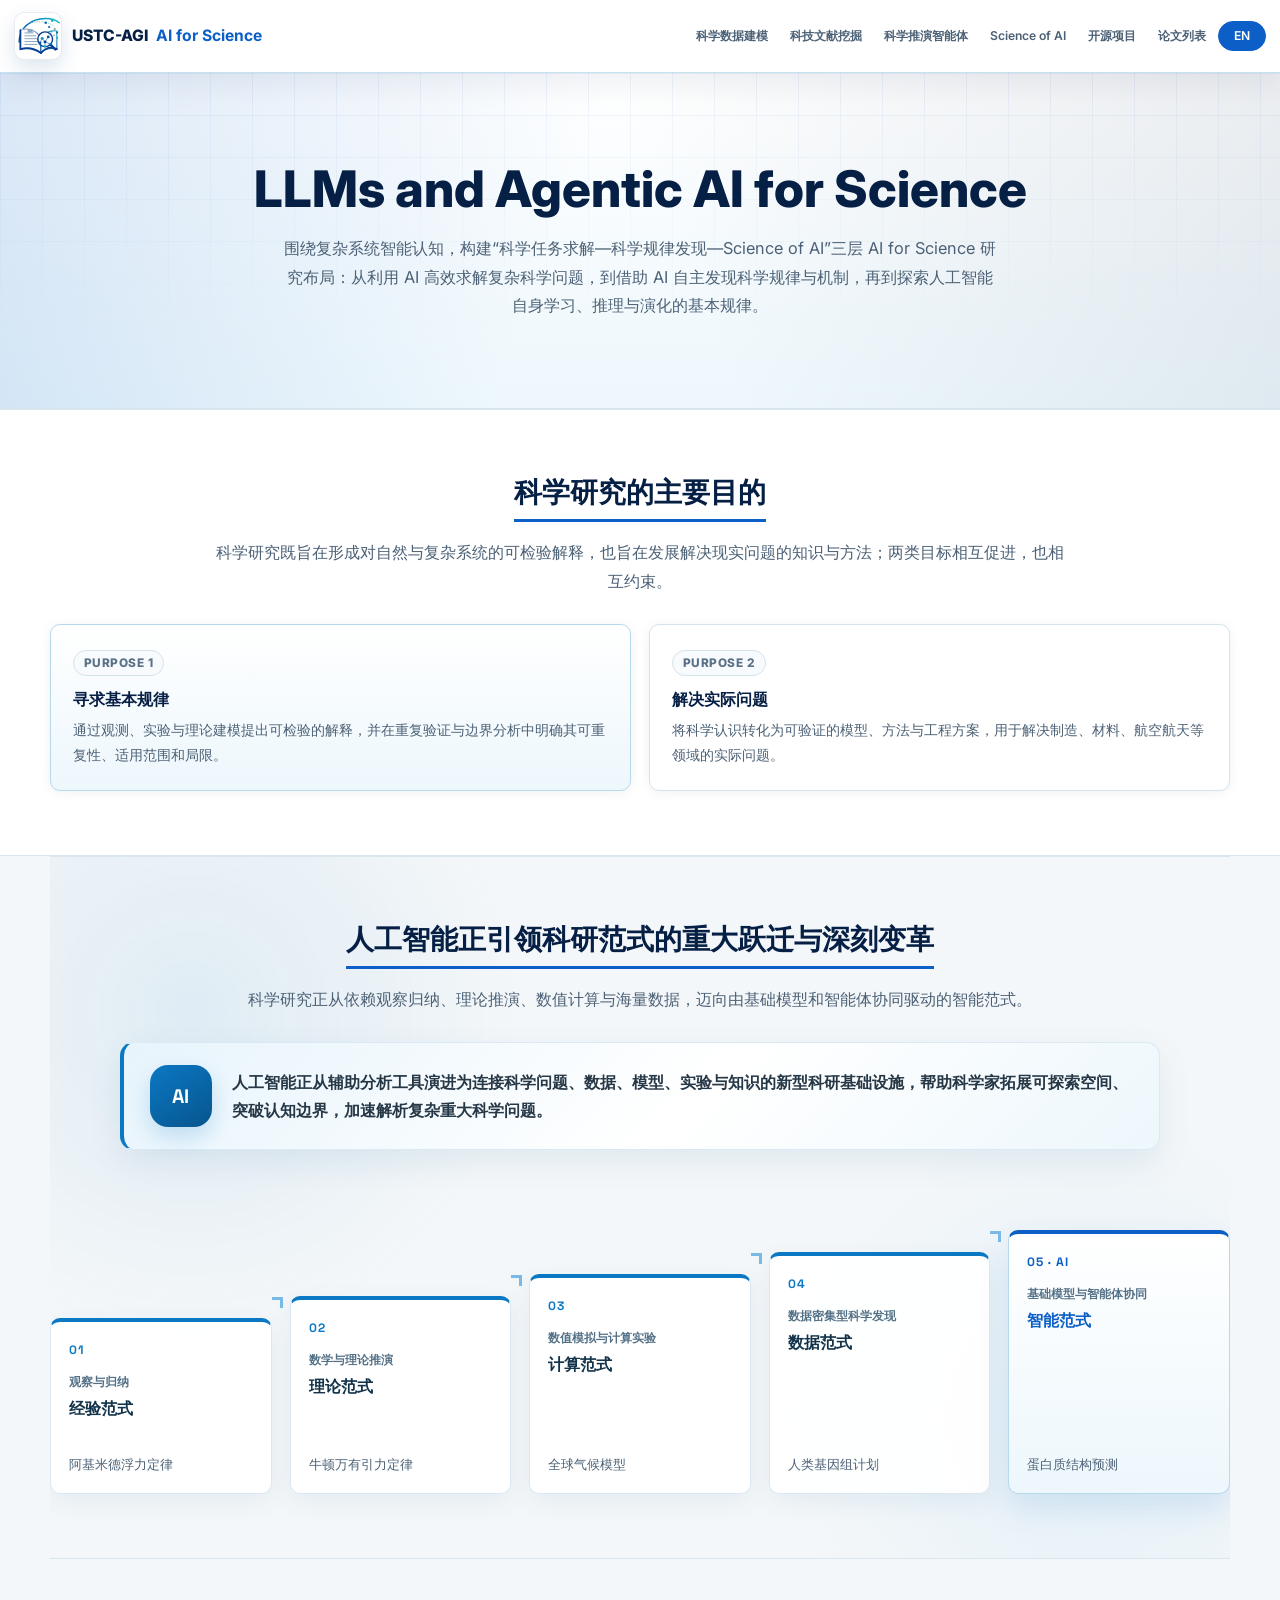
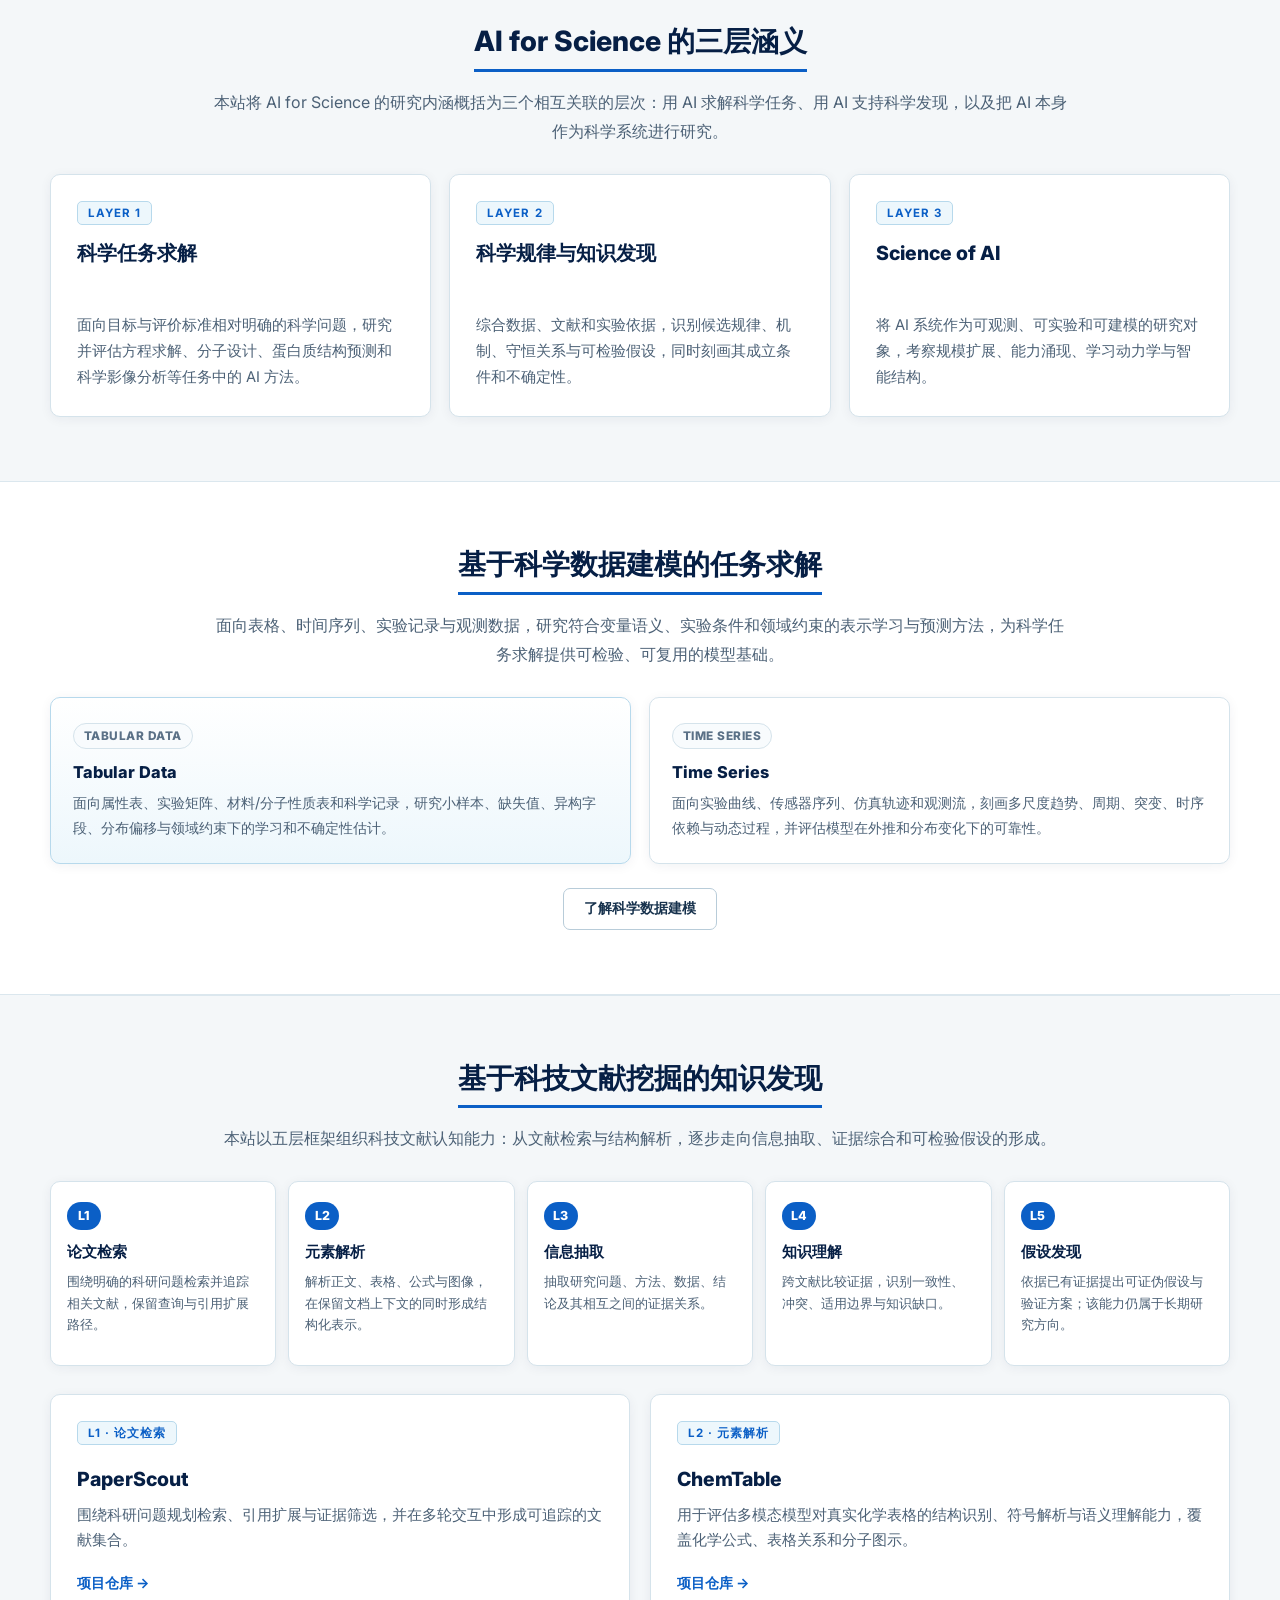
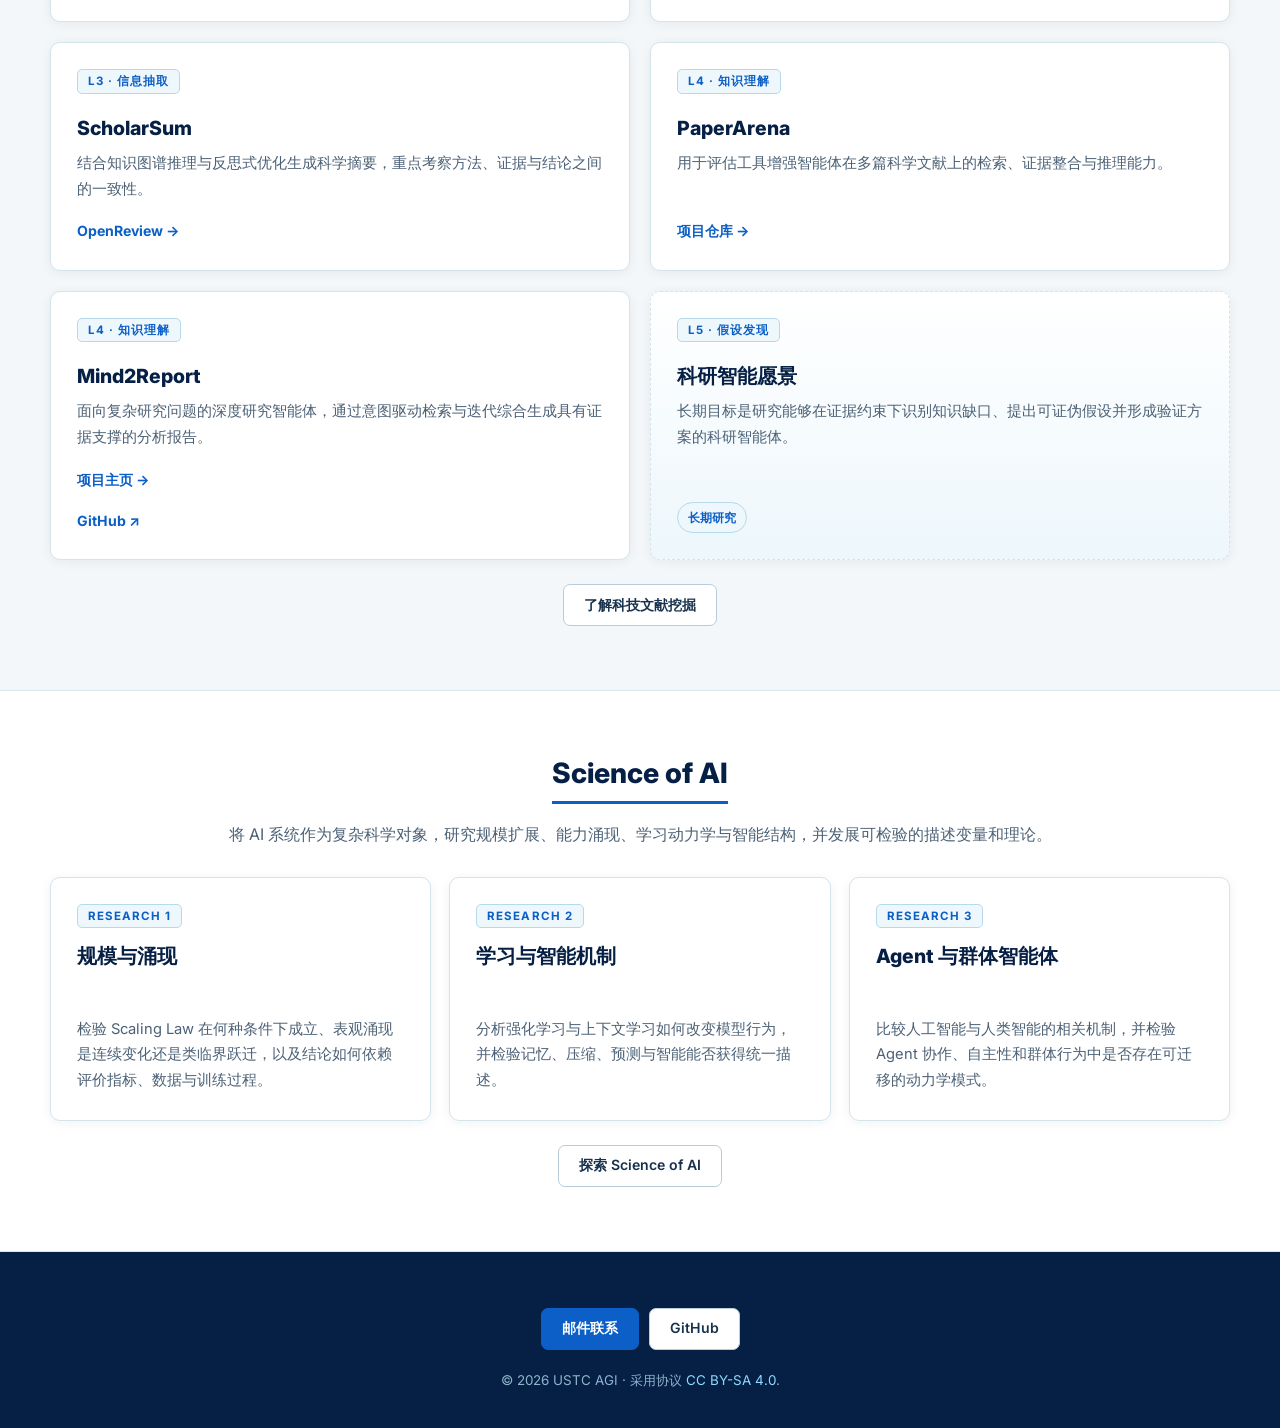
==== commit 67662394: "Align site research terminology and footers" ====
--- a/index.html
+++ b/index.html
@@ -47,8 +47,8 @@
           </span>
         </a>
         <div class="nav-links">
+          <a href="./data_modeling/" data-i18n="nav.data">科学数据建模</a>
           <a href="./knowledge_memory/" data-i18n="nav.knowledge">科技文献挖掘</a>
-          <a href="./data_modeling/" data-i18n="nav.data">科学数据建模</a>
           <a href="./scientific_inference/" data-i18n="nav.inference">科学推演智能体</a>
           <a href="./science_of_ai/" data-i18n="nav.aiScience">Science of AI</a>
           <a href="./projects/" data-i18n="nav.projects">开源项目</a>
@@ -163,14 +163,14 @@
         <div class="direction-grid">
           <article class="card direction-card">
             <span class="eyebrow">Layer 1</span>
-            <h3 data-i18n="meanings.tasks.title">AI for Scientific Task Solving</h3>
+            <h3 data-i18n="meanings.tasks.title">Scientific Task Solving</h3>
             <p data-i18n="meanings.tasks.description">
               Develop and evaluate AI methods for scientific problems with explicit objectives and evaluation criteria, including equation solving, molecular design, protein structure prediction, and scientific image analysis.
             </p>
           </article>
           <article class="card direction-card">
             <span class="eyebrow">Layer 2</span>
-            <h3 data-i18n="meanings.discovery.title">AI for Scientific Discovery</h3>
+            <h3 data-i18n="meanings.discovery.title">Scientific Laws and Knowledge Discovery</h3>
             <p data-i18n="meanings.discovery.description">
               Integrate data, literature, and experimental evidence to identify candidate laws, mechanisms, invariants, and testable hypotheses, together with their validity conditions and uncertainty.
             </p>
@@ -187,7 +187,7 @@
 
       <section id="data-modeling" class="section highlights">
         <div class="section-header">
-          <h2 data-i18n="dataModeling.title">科学数据建模</h2>
+          <h2 data-i18n="dataModeling.title">基于科学数据建模的任务求解</h2>
           <p data-i18n="dataModeling.description">
             面向表格、时间序列、实验记录与观测数据，研究符合变量语义、实验条件和领域约束的表示学习与预测方法，为科学任务求解提供可检验、可复用的模型基础。
           </p>
@@ -217,7 +217,7 @@
 
       <section id="hierarchy" class="section">
         <div class="section-header">
-          <h2 data-i18n="hierarchy.title">科技文献挖掘</h2>
+          <h2 data-i18n="hierarchy.title">基于科技文献挖掘的知识发现</h2>
           <p data-i18n="hierarchy.description">
             We organize scientific-literature cognition into five levels: retrieval, structural parsing, information extraction, evidence synthesis, and the formulation of testable hypotheses.
           </p>
@@ -367,11 +367,6 @@
     </main>
 
     <footer id="contact" class="footer">
-      <div>
-        <p data-i18n="footer.description">
-          欢迎围绕 AI for Science、科学数据建模、科技文献挖掘、科学推演智能体、Science of AI 与开源项目开展交流合作。
-        </p>
-      </div>
       <div class="footer-actions">
         <a class="btn primary" href="mailto:mycheng@ustc.edu.cn" data-i18n="footer.email">邮件联系</a>
         <a class="btn ghost" href="https://github.com/ustc-ai4science" target="_blank" rel="noopener noreferrer">GitHub</a>
@@ -403,10 +398,10 @@
           "meanings.title": "Three Meanings of AI for Science",
           "meanings.description":
             "This site organizes AI for Science into three related levels: using AI to solve scientific tasks, using AI to support scientific discovery, and studying AI itself as a scientific system.",
-          "meanings.tasks.title": "AI for Scientific Task Solving",
+          "meanings.tasks.title": "Scientific Task Solving",
           "meanings.tasks.description":
             "Develop and evaluate AI methods for scientific problems with explicit objectives and evaluation criteria, including equation solving, molecular design, protein structure prediction, and scientific image analysis.",
-          "meanings.discovery.title": "AI for Scientific Discovery",
+          "meanings.discovery.title": "Scientific Laws and Knowledge Discovery",
           "meanings.discovery.description":
             "Integrate data, literature, and experimental evidence to identify candidate laws, mechanisms, invariants, and testable hypotheses, together with their validity conditions and uncertainty.",
           "meanings.science.title": "Science of AI",
@@ -442,7 +437,7 @@
           "paradigm.intelligent.title": "Intelligent Paradigm",
           "paradigm.intelligent.method": "Foundation models and scientific agents",
           "paradigm.intelligent.example": "Protein structure prediction",
-          "dataModeling.title": "Scientific Data Modeling",
+          "dataModeling.title": "Task Solving through Scientific Data Modeling",
           "dataModeling.description":
             "For tables, time series, experimental records, and observational data, we study representations and predictive methods that respect variable semantics, experimental conditions, and domain constraints, providing testable and reusable foundations for scientific task solving.",
           "dataModeling.tabular.title": "Tabular Data",
@@ -453,7 +448,7 @@
             "For experimental curves, sensor sequences, simulation trajectories, and observation streams, characterize multiscale trends, periodicity, abrupt changes, temporal dependencies, and dynamics, while evaluating reliability under extrapolation and distribution shift.",
           "dataModeling.cta": "Learn Scientific Data Modeling",
           "hierarchy.eyebrow": "Research Vision",
-          "hierarchy.title": "Scientific Literature Mining",
+          "hierarchy.title": "Knowledge Discovery through Scientific Literature Mining",
           "hierarchy.description":
             "We organize scientific-literature cognition into five levels: retrieval, structural parsing, information extraction, evidence synthesis, and the formulation of testable hypotheses.",
           "hierarchy.cta": "Explore Scientific Literature Mining",
@@ -507,8 +502,6 @@
           "scienceOfAi.agents.description":
             "Compare mechanisms in artificial and human intelligence, and test for transferable dynamical patterns in agent collaboration, autonomy, and collective behavior.",
           "scienceOfAi.cta": "Explore Science of AI",
-          "footer.description":
-            "We welcome collaborations on AI for Science, scientific data modeling, scientific literature mining, scientific inference agents, the Science of AI, and open-source projects.",
           "footer.email": "Email Us",
           "footer.note": "USTC AGI · Licensed under"
         },
@@ -531,10 +524,10 @@
           "meanings.title": "AI for Science 的三层涵义",
           "meanings.description":
             "本站将 AI for Science 的研究内涵概括为三个相互关联的层次：用 AI 求解科学任务、用 AI 支持科学发现，以及把 AI 本身作为科学系统进行研究。",
-          "meanings.tasks.title": "面向科学任务求解的AI",
+          "meanings.tasks.title": "科学任务求解",
           "meanings.tasks.description":
             "面向目标与评价标准相对明确的科学问题，研究并评估方程求解、分子设计、蛋白质结构预测和科学影像分析等任务中的 AI 方法。",
-          "meanings.discovery.title": "面向科学规律新发现的AI",
+          "meanings.discovery.title": "科学规律与知识发现",
           "meanings.discovery.description":
             "综合数据、文献和实验依据，识别候选规律、机制、守恒关系与可检验假设，同时刻画其成立条件和不确定性。",
           "meanings.science.title": "Science of AI",
@@ -569,7 +562,7 @@
           "paradigm.intelligent.title": "智能范式",
           "paradigm.intelligent.method": "基础模型与智能体协同",
           "paradigm.intelligent.example": "蛋白质结构预测",
-          "dataModeling.title": "科学数据建模",
+          "dataModeling.title": "基于科学数据建模的任务求解",
           "dataModeling.description":
             "面向表格、时间序列、实验记录与观测数据，研究符合变量语义、实验条件和领域约束的表示学习与预测方法，为科学任务求解提供可检验、可复用的模型基础。",
           "dataModeling.tabular.title": "Tabular Data",
@@ -580,7 +573,7 @@
             "面向实验曲线、传感器序列、仿真轨迹和观测流，刻画多尺度趋势、周期、突变、时序依赖与动态过程，并评估模型在外推和分布变化下的可靠性。",
           "dataModeling.cta": "了解科学数据建模",
           "hierarchy.eyebrow": "研究愿景 · Our Vision",
-          "hierarchy.title": "科技文献挖掘",
+          "hierarchy.title": "基于科技文献挖掘的知识发现",
           "hierarchy.description":
             "本站以五层框架组织科技文献认知能力：从文献检索与结构解析，逐步走向信息抽取、证据综合和可检验假设的形成。",
           "hierarchy.cta": "了解科技文献挖掘",
@@ -634,8 +627,6 @@
           "scienceOfAi.agents.description":
             "比较人工智能与人类智能的相关机制，并检验 Agent 协作、自主性和群体行为中是否存在可迁移的动力学模式。",
           "scienceOfAi.cta": "探索 Science of AI",
-          "footer.description":
-            "欢迎围绕 AI for Science、科学数据建模、科技文献挖掘、科学推演智能体、Science of AI 与开源项目开展交流合作。",
           "footer.email": "邮件联系",
           "footer.note": "USTC AGI · 采用协议"
         }
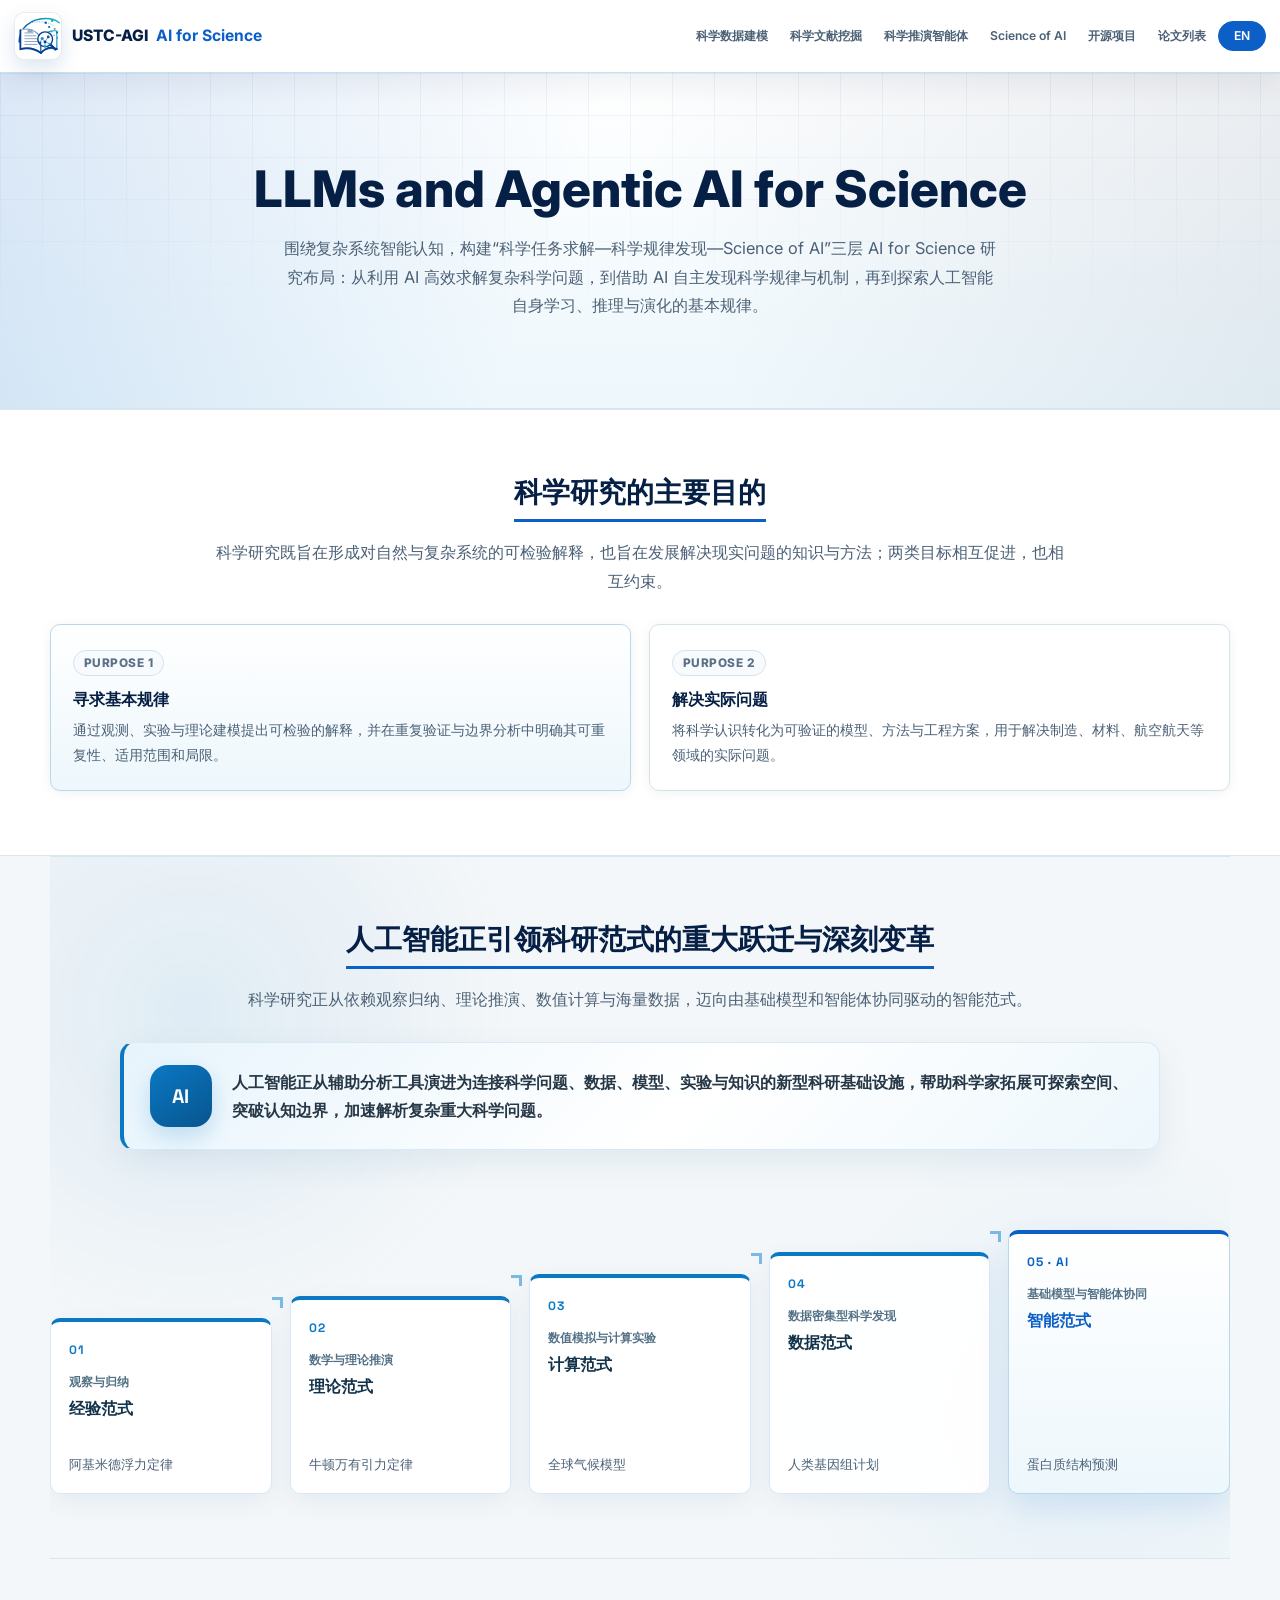
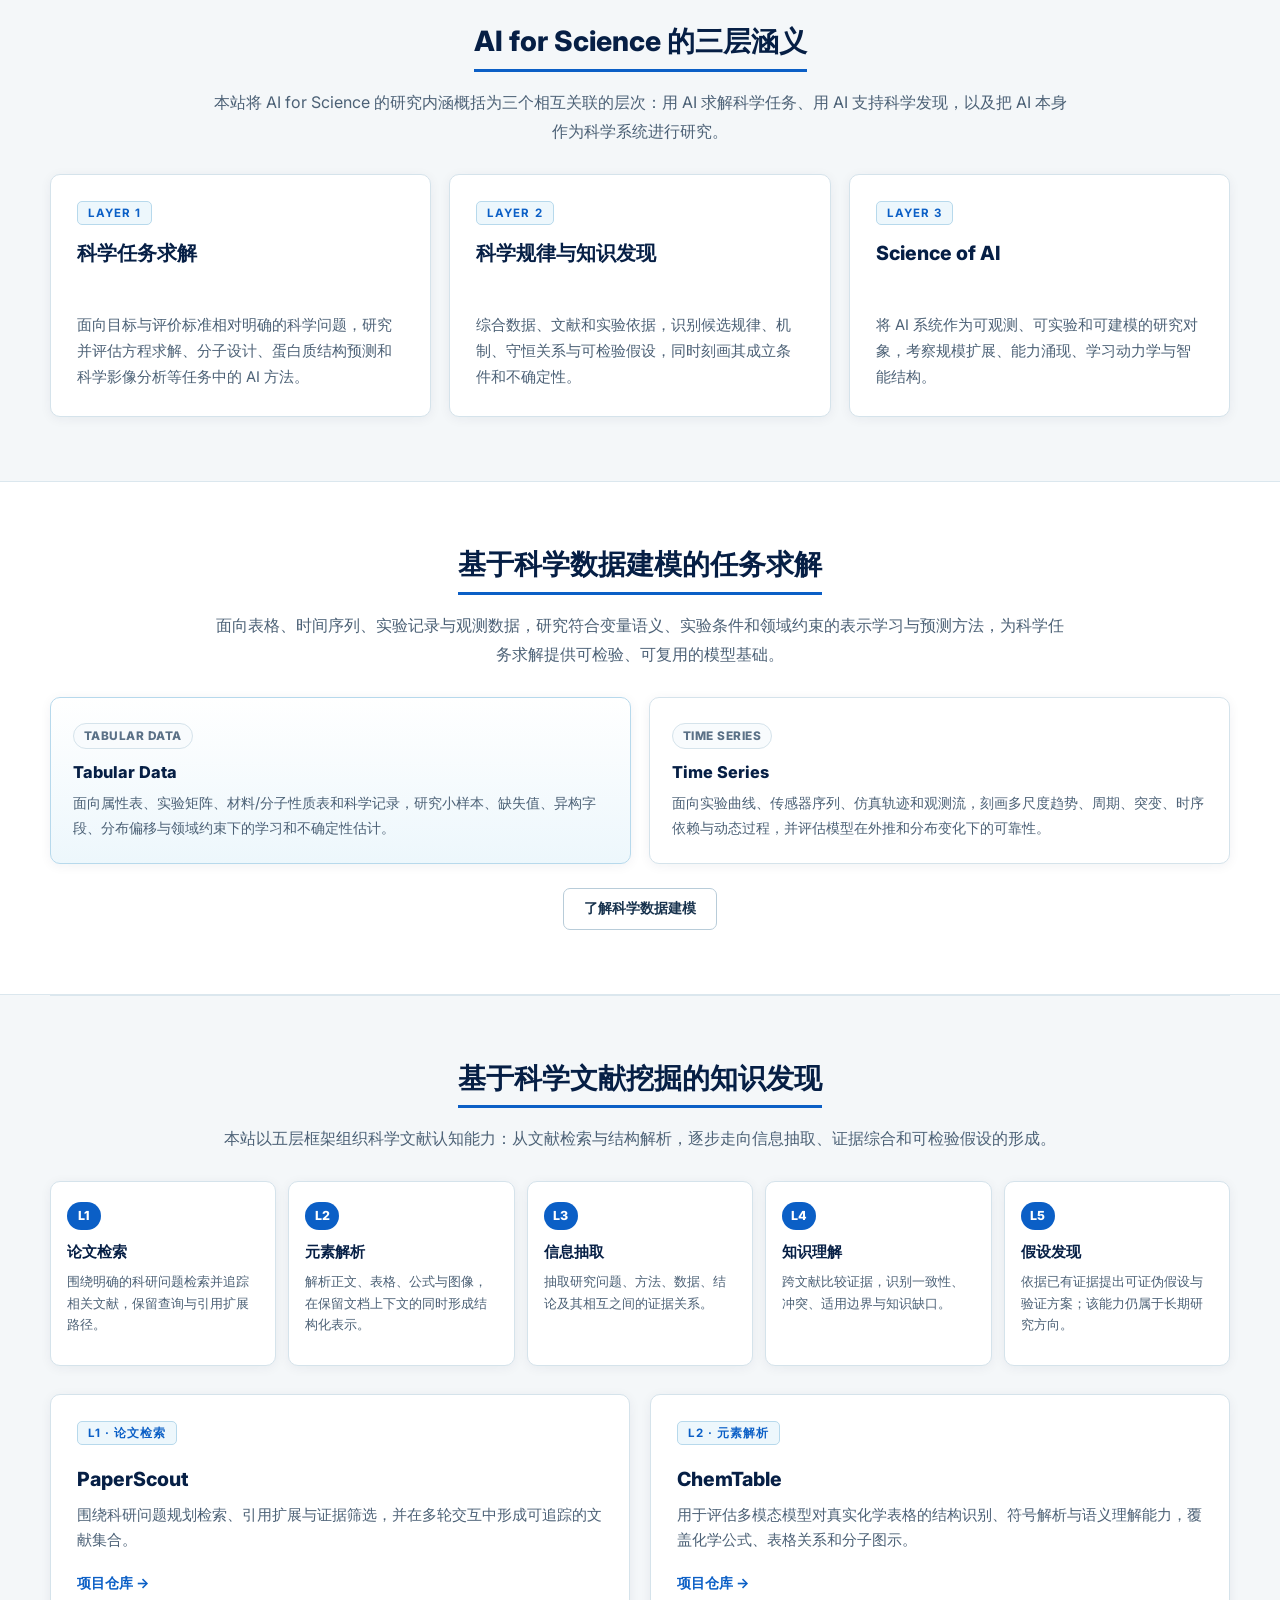
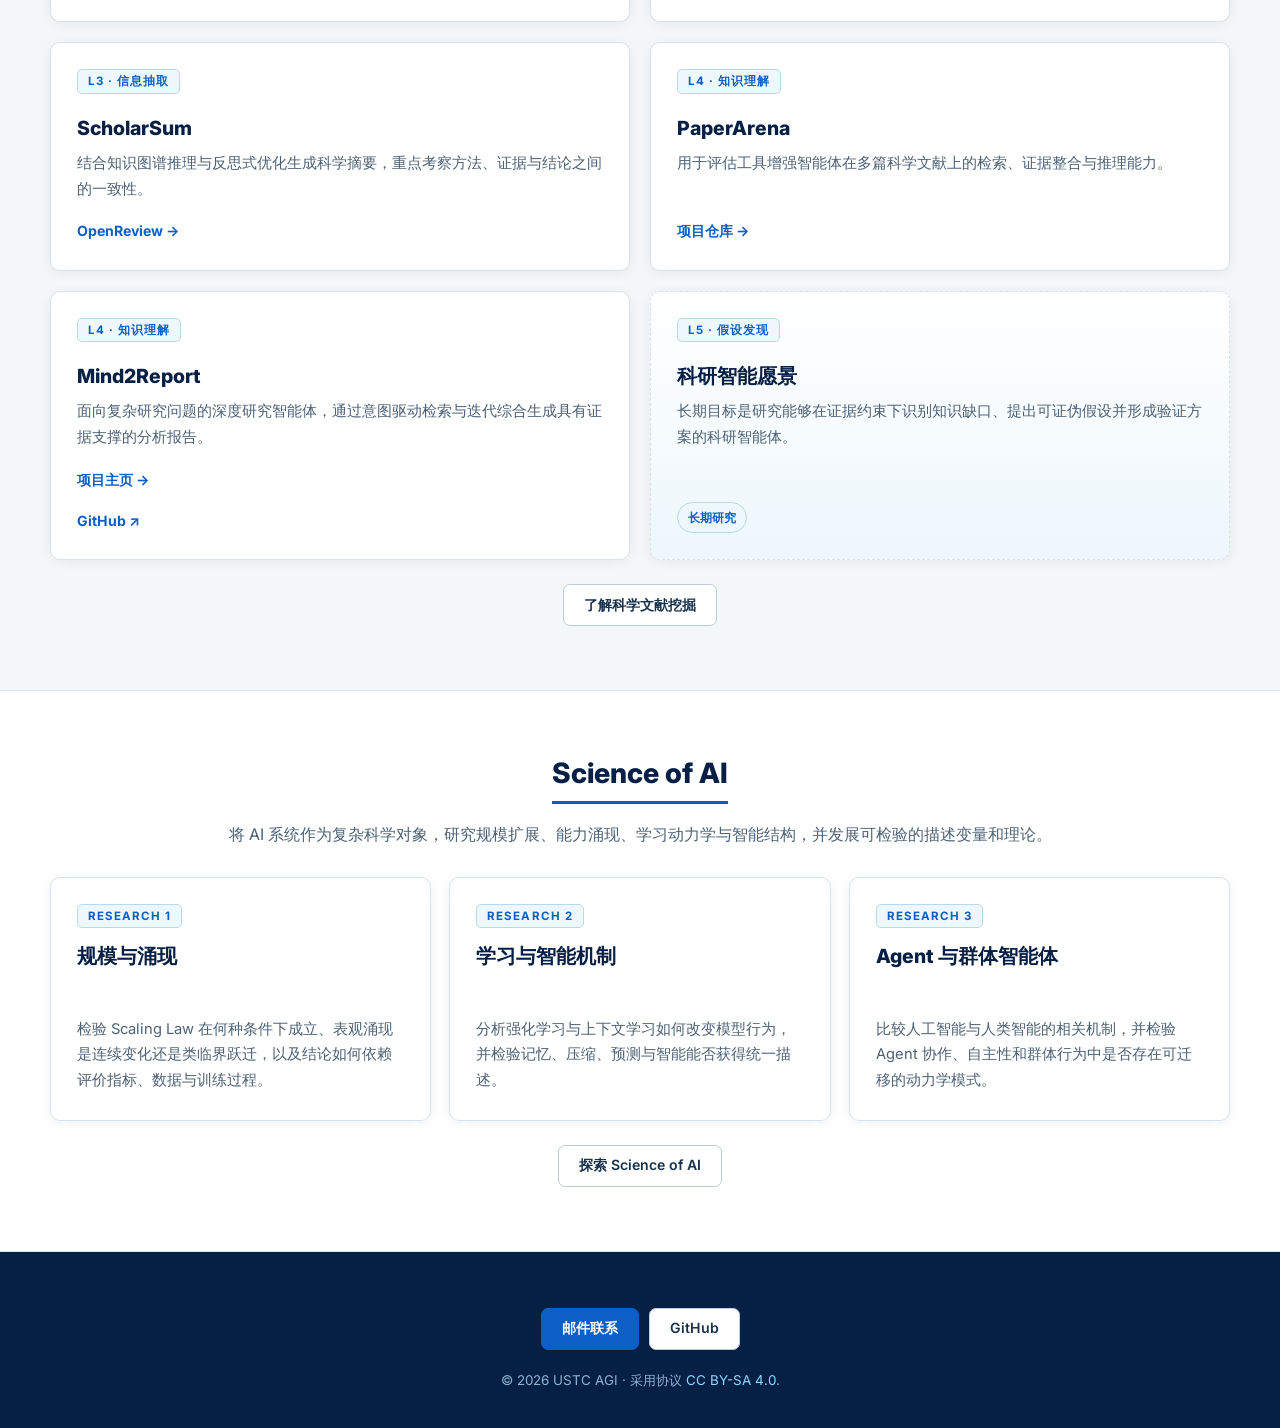
==== commit 7338844a: "fix: standardize scientific literature terminology" ====
--- a/index.html
+++ b/index.html
@@ -6,13 +6,13 @@
     <title>AI for Science</title>
     <meta
       name="description"
-      content="中国科大 AGI 团队的 AI for Science 研究主页，聚焦科学数据建模、科技文献挖掘、科学推演智能体与 Science of AI。"
+      content="中国科大 AGI 团队的 AI for Science 研究主页，聚焦科学数据建模、科学文献挖掘、科学推演智能体与 Science of AI。"
     />
     <meta name="theme-color" content="#ffffff" />
     <meta property="og:title" content="AI for Science" />
     <meta
       property="og:description"
-      content="中国科大 AGI 团队的 AI for Science 研究主页，聚焦科学数据建模、科技文献挖掘、科学推演智能体与 Science of AI。"
+      content="中国科大 AGI 团队的 AI for Science 研究主页，聚焦科学数据建模、科学文献挖掘、科学推演智能体与 Science of AI。"
     />
     <meta property="og:type" content="website" />
     <meta property="og:url" content="https://ustcagi-sci.github.io/" />
@@ -21,7 +21,7 @@
     <meta name="twitter:title" content="AI for Science" />
     <meta
       name="twitter:description"
-      content="中国科大 AGI 团队的 AI for Science 研究主页，聚焦科学数据建模、科技文献挖掘、科学推演智能体与 Science of AI。"
+      content="中国科大 AGI 团队的 AI for Science 研究主页，聚焦科学数据建模、科学文献挖掘、科学推演智能体与 Science of AI。"
     />
     <meta name="twitter:image" content="https://ustcagi-sci.github.io/literature-mining-logo.svg" />
     <link rel="canonical" href="https://ustcagi-sci.github.io/" />
@@ -48,7 +48,7 @@
         </a>
         <div class="nav-links">
           <a href="./data_modeling/" data-i18n="nav.data">科学数据建模</a>
-          <a href="./knowledge_memory/" data-i18n="nav.knowledge">科技文献挖掘</a>
+          <a href="./knowledge_memory/" data-i18n="nav.knowledge">科学文献挖掘</a>
           <a href="./scientific_inference/" data-i18n="nav.inference">科学推演智能体</a>
           <a href="./science_of_ai/" data-i18n="nav.aiScience">Science of AI</a>
           <a href="./projects/" data-i18n="nav.projects">开源项目</a>
@@ -217,7 +217,7 @@
 
       <section id="hierarchy" class="section">
         <div class="section-header">
-          <h2 data-i18n="hierarchy.title">基于科技文献挖掘的知识发现</h2>
+          <h2 data-i18n="hierarchy.title">基于科学文献挖掘的知识发现</h2>
           <p data-i18n="hierarchy.description">
             We organize scientific-literature cognition into five levels: retrieval, structural parsing, information extraction, evidence synthesis, and the formulation of testable hypotheses.
           </p>
@@ -508,10 +508,10 @@
         zh: {
           "meta.title": "AI for Science",
           "meta.description":
-            "中国科大 AGI 团队的 AI for Science 研究主页，聚焦科学数据建模、科技文献挖掘、科学推演智能体与 Science of AI。",
+            "中国科大 AGI 团队的 AI for Science 研究主页，聚焦科学数据建模、科学文献挖掘、科学推演智能体与 Science of AI。",
           "brand.title": "USTC-AGI",
           "brand.subtitle": "AI for Science",
-          "nav.knowledge": "科技文献挖掘",
+          "nav.knowledge": "科学文献挖掘",
           "nav.data": "科学数据建模",
           "nav.inference": "科学推演智能体",
           "nav.aiScience": "Science of AI",
@@ -573,10 +573,10 @@
             "面向实验曲线、传感器序列、仿真轨迹和观测流，刻画多尺度趋势、周期、突变、时序依赖与动态过程，并评估模型在外推和分布变化下的可靠性。",
           "dataModeling.cta": "了解科学数据建模",
           "hierarchy.eyebrow": "研究愿景 · Our Vision",
-          "hierarchy.title": "基于科技文献挖掘的知识发现",
+          "hierarchy.title": "基于科学文献挖掘的知识发现",
           "hierarchy.description":
-            "本站以五层框架组织科技文献认知能力：从文献检索与结构解析，逐步走向信息抽取、证据综合和可检验假设的形成。",
-          "hierarchy.cta": "了解科技文献挖掘",
+            "本站以五层框架组织科学文献认知能力：从文献检索与结构解析，逐步走向信息抽取、证据综合和可检验假设的形成。",
+          "hierarchy.cta": "了解科学文献挖掘",
           "hierarchy.l1.title": "论文检索",
           "hierarchy.l1.description":
             "围绕明确的科研问题检索并追踪相关文献，保留查询与引用扩展路径。",
--- a/ref.css
+++ b/ref.css
@@ -2444,7 +2444,7 @@
 
 .inference-metrics {
   display: grid;
-  grid-template-columns: repeat(4, minmax(0, 1fr));
+  grid-template-columns: repeat(3, minmax(0, 1fr));
   gap: 14px;
 }
 
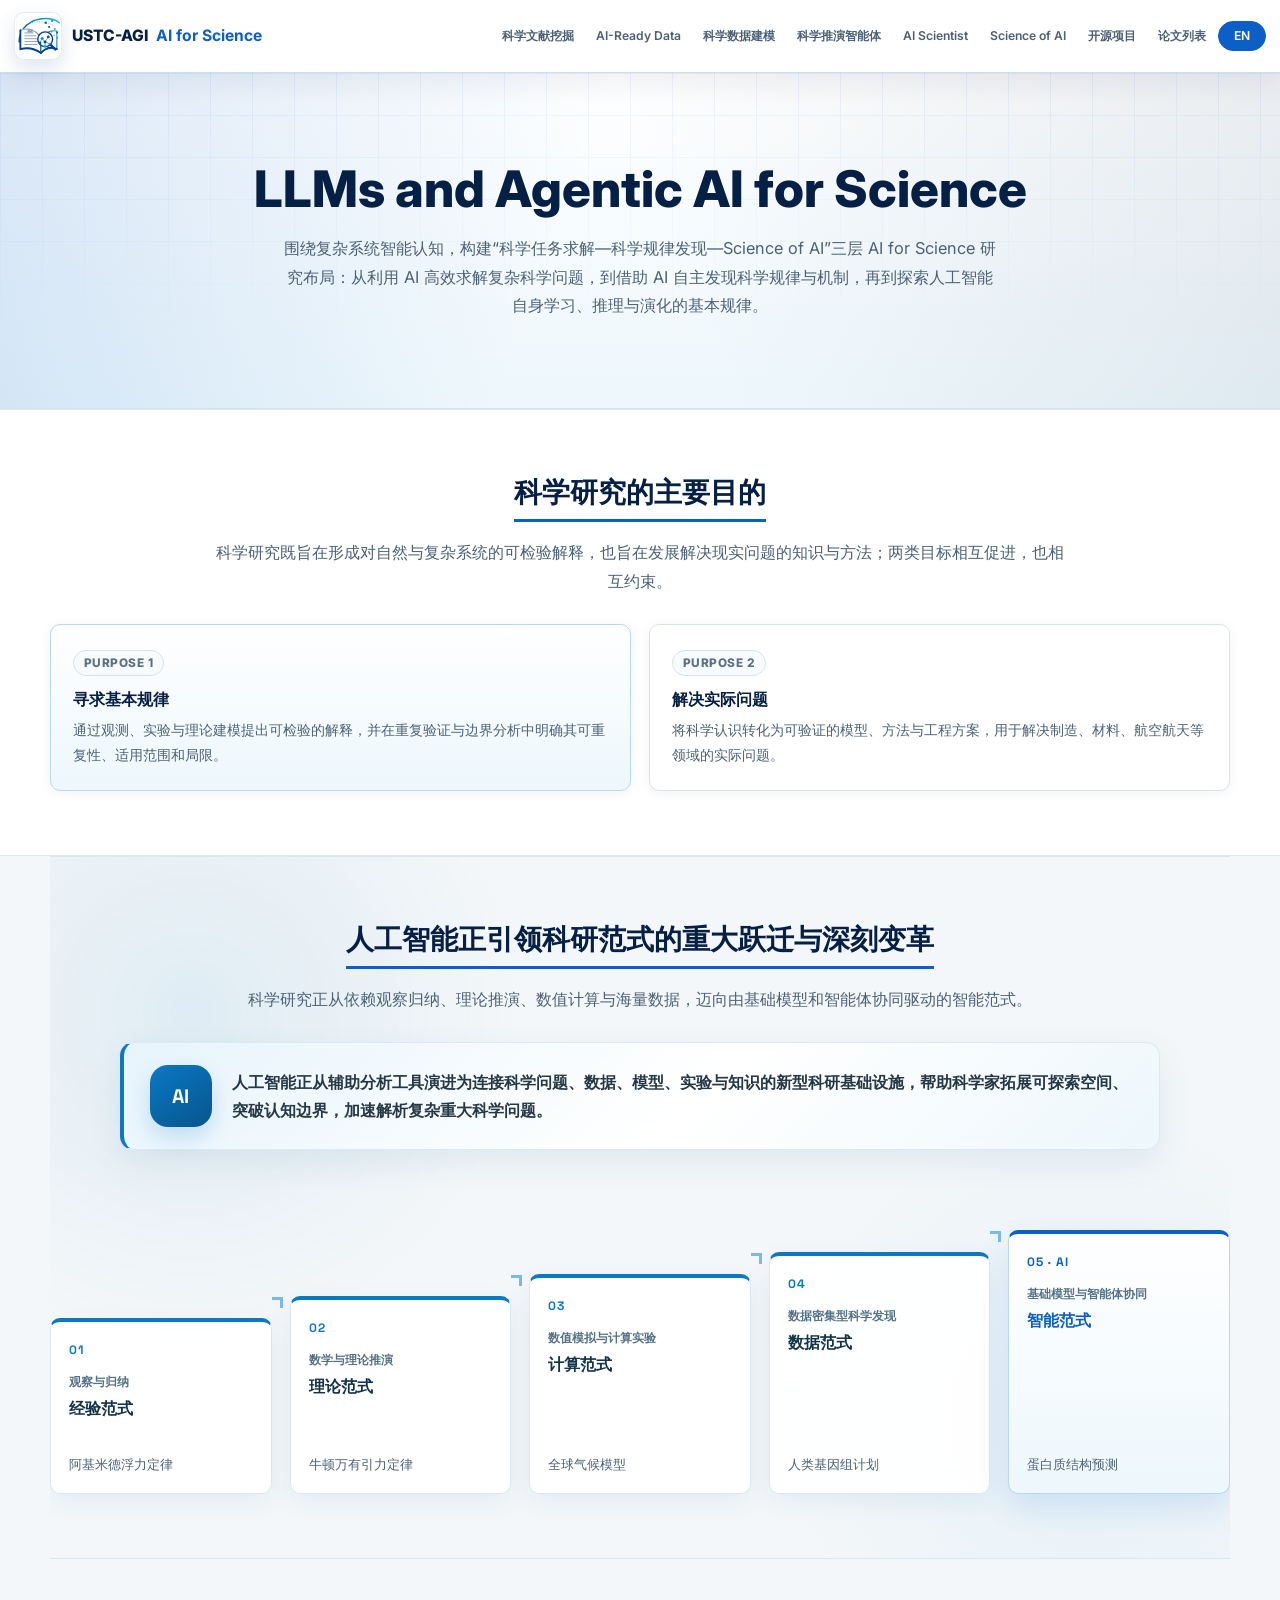
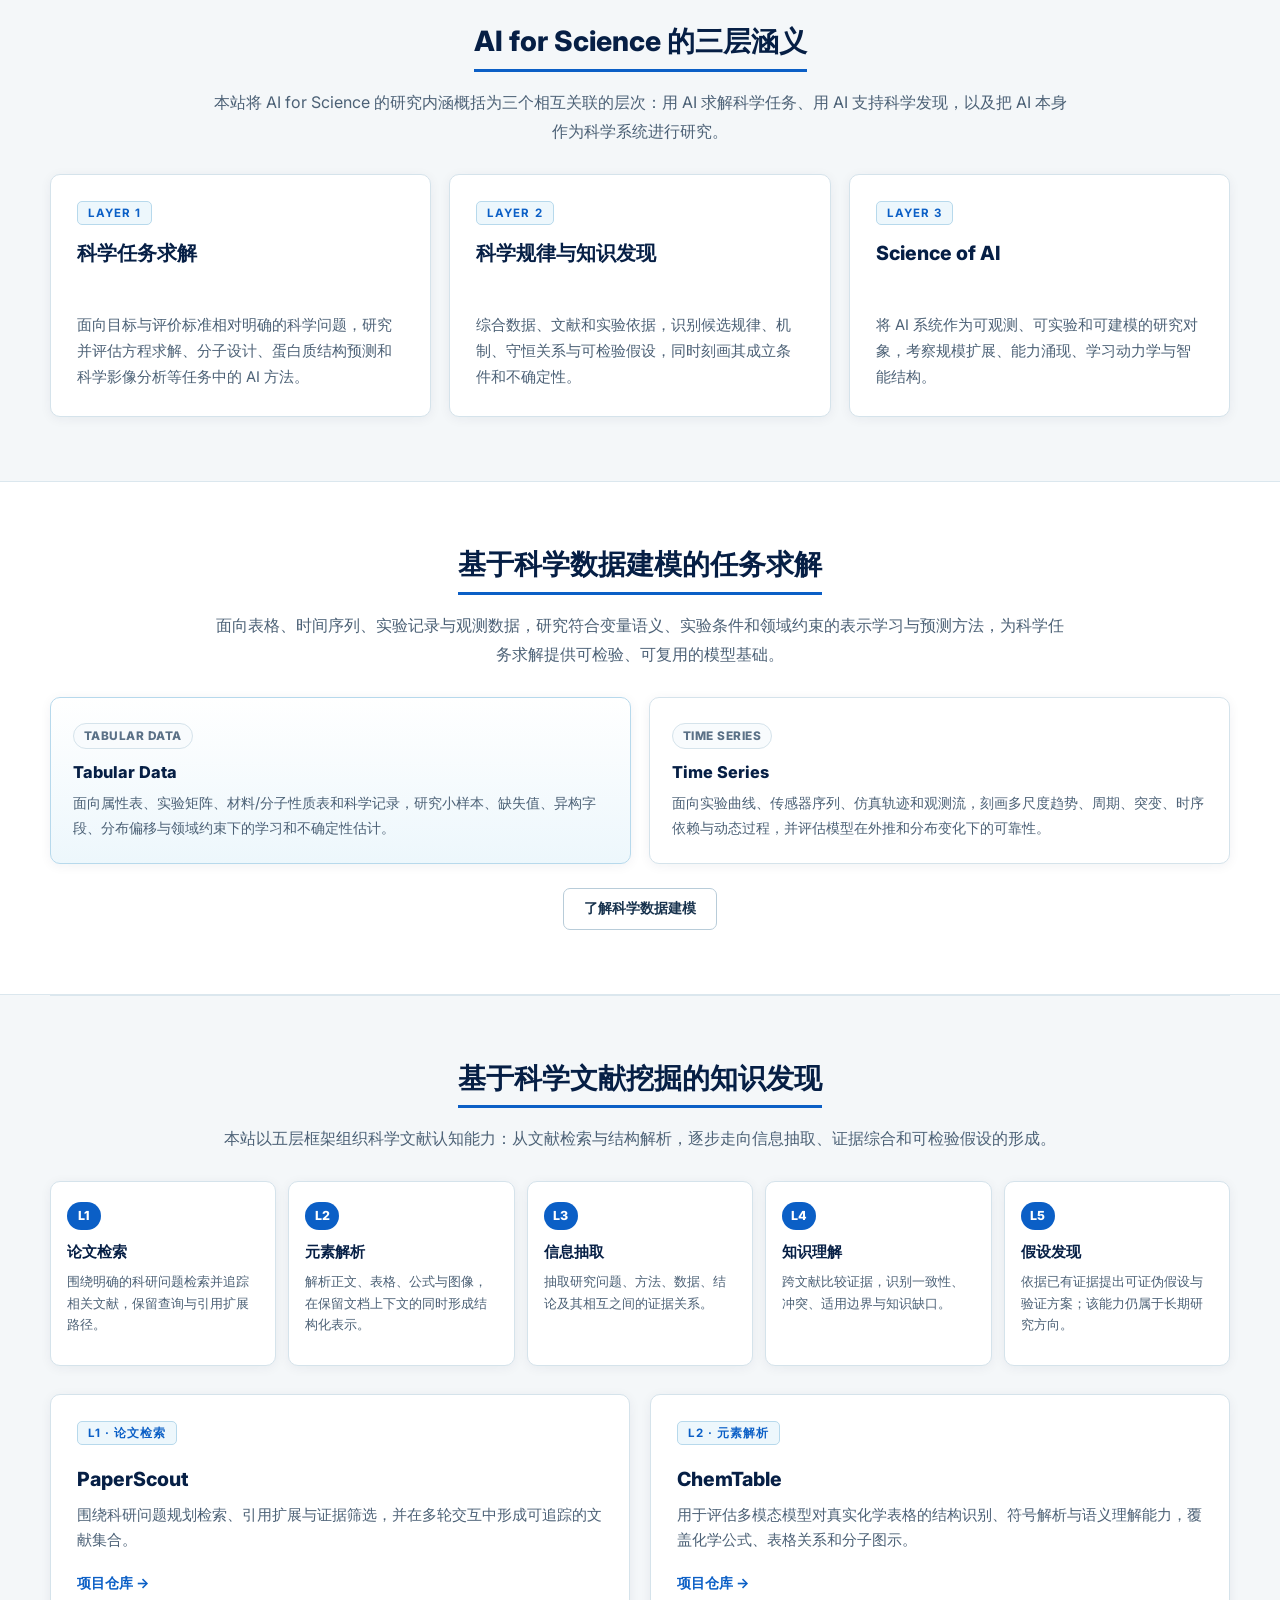
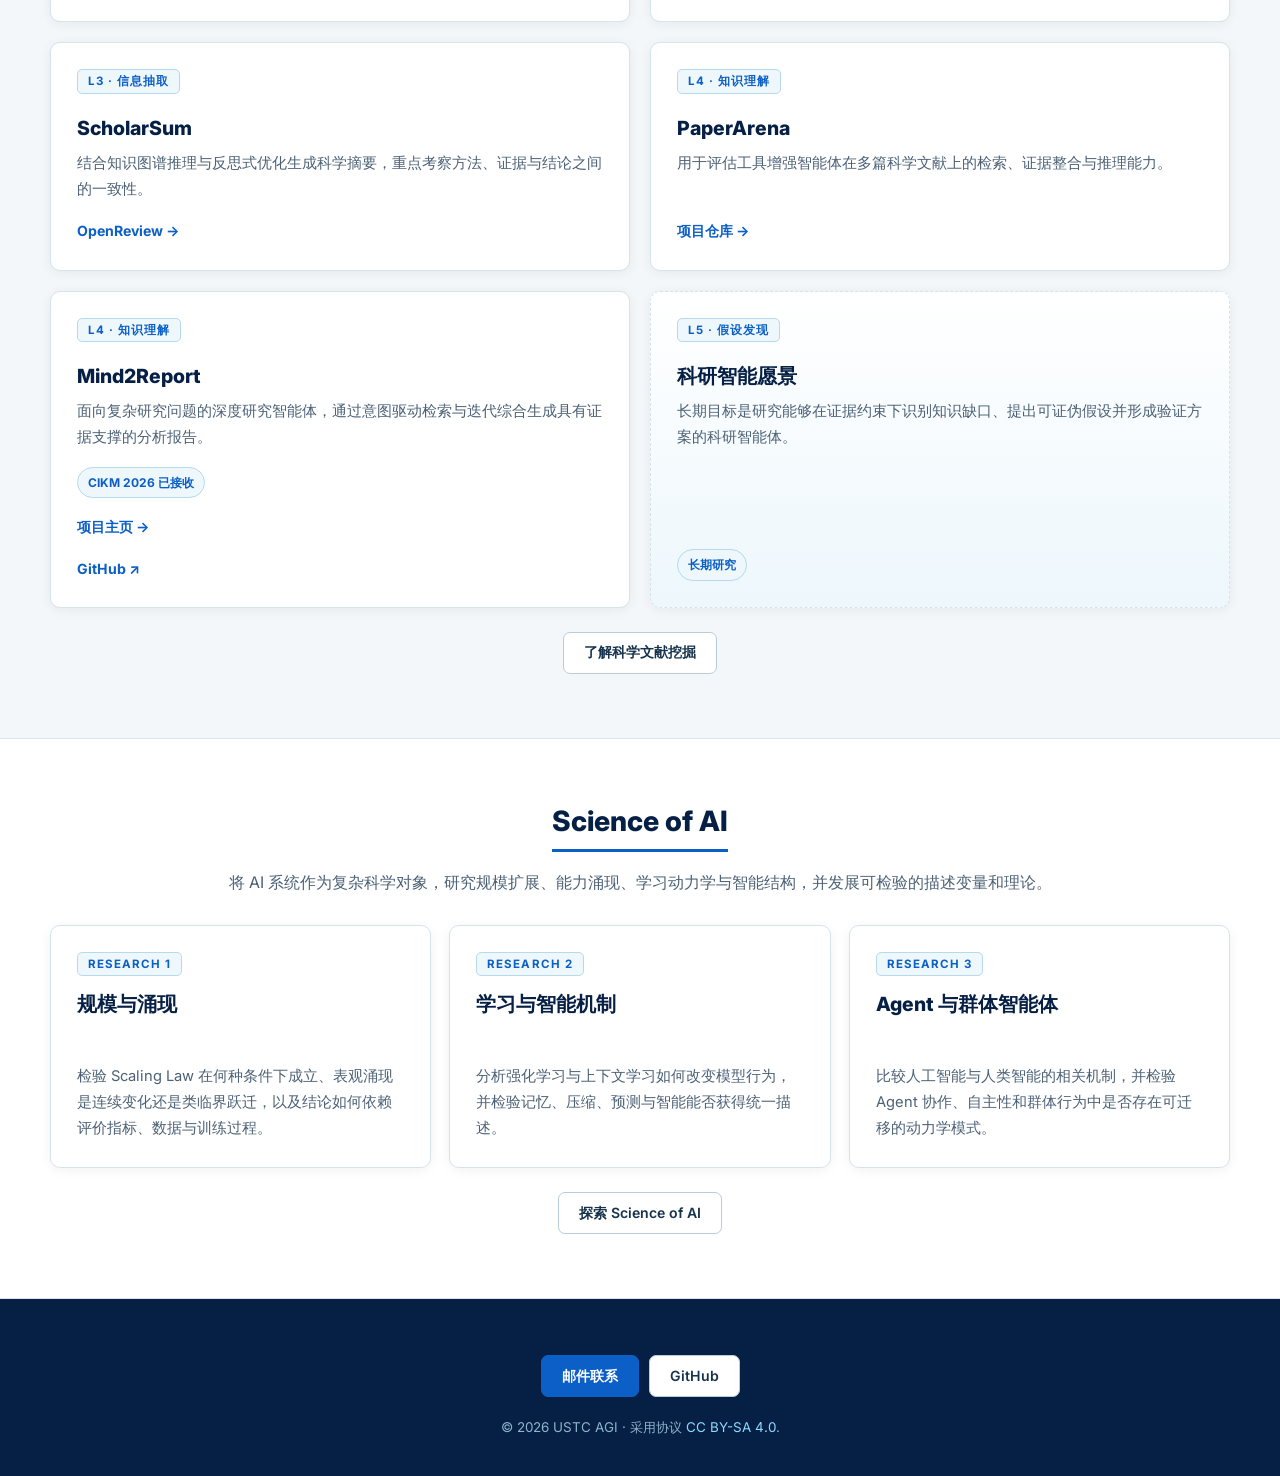
==== commit 503bdc3a: "feat: expand AI for Science research pages" ====
--- a/index.html
+++ b/index.html
@@ -47,9 +47,11 @@
           </span>
         </a>
         <div class="nav-links">
+          <a href="./knowledge_memory/" data-i18n="nav.knowledge">科学文献挖掘</a>
+          <a href="./ai_ready_data/" data-i18n="nav.aiReadyData">AI-Ready Data</a>
           <a href="./data_modeling/" data-i18n="nav.data">科学数据建模</a>
-          <a href="./knowledge_memory/" data-i18n="nav.knowledge">科学文献挖掘</a>
           <a href="./scientific_inference/" data-i18n="nav.inference">科学推演智能体</a>
+          <a href="./ai_scientist/" data-i18n="nav.aiScientist">AI Scientist</a>
           <a href="./science_of_ai/" data-i18n="nav.aiScience">Science of AI</a>
           <a href="./projects/" data-i18n="nav.projects">开源项目</a>
           <a href="./papers/" data-i18n="nav.papers">论文列表</a>
@@ -308,6 +310,7 @@
             <p data-i18n="projects.mind2report.description">
               A deep-research agent for complex research questions that uses intent-guided retrieval and iterative synthesis to produce evidence-supported analytical reports.
             </p>
+            <span class="status-badge" data-i18n="projects.mind2report.status">CIKM 2026 Accepted</span>
             <a href="./mind2report/" data-i18n="projects.page">Project Page →</a>
             <a href="https://github.com/ustc-ai4science/Mind2Report" target="_blank" rel="noopener noreferrer">GitHub ↗</a>
           </article>
@@ -386,8 +389,10 @@
           "brand.title": "USTC-AGI",
           "brand.subtitle": "AI for Science",
           "nav.knowledge": "Scientific Literature Mining",
+          "nav.aiReadyData": "AI-Ready Data",
           "nav.data": "Scientific Data Modeling",
           "nav.inference": "Scientific Inference Agent",
+          "nav.aiScientist": "AI Scientist",
           "nav.aiScience": "Science of AI",
           "nav.projects": "Open Source",
           "nav.papers": "Publications",
@@ -482,6 +487,7 @@
           "projects.mind2report.level": "L4 · Knowledge Comprehension",
           "projects.mind2report.description":
             "A deep-research agent for complex research questions that uses intent-guided retrieval and iterative synthesis to produce evidence-supported analytical reports.",
+          "projects.mind2report.status": "CIKM 2026 Accepted",
           "projects.page": "Project Page →",
           "projects.vision.level": "L5 · Hypothesis Discovery",
           "projects.vision.title": "Research Intelligence Vision",
@@ -512,8 +518,10 @@
           "brand.title": "USTC-AGI",
           "brand.subtitle": "AI for Science",
           "nav.knowledge": "科学文献挖掘",
+          "nav.aiReadyData": "AI-Ready Data",
           "nav.data": "科学数据建模",
           "nav.inference": "科学推演智能体",
+          "nav.aiScientist": "AI Scientist",
           "nav.aiScience": "Science of AI",
           "nav.projects": "开源项目",
           "nav.papers": "论文列表",
@@ -607,6 +615,7 @@
           "projects.mind2report.level": "L4 · 知识理解",
           "projects.mind2report.description":
             "面向复杂研究问题的深度研究智能体，通过意图驱动检索与迭代综合生成具有证据支撑的分析报告。",
+          "projects.mind2report.status": "CIKM 2026 已接收",
           "projects.page": "项目主页 →",
           "projects.vision.level": "L5 · 假设发现",
           "projects.vision.title": "科研智能愿景",
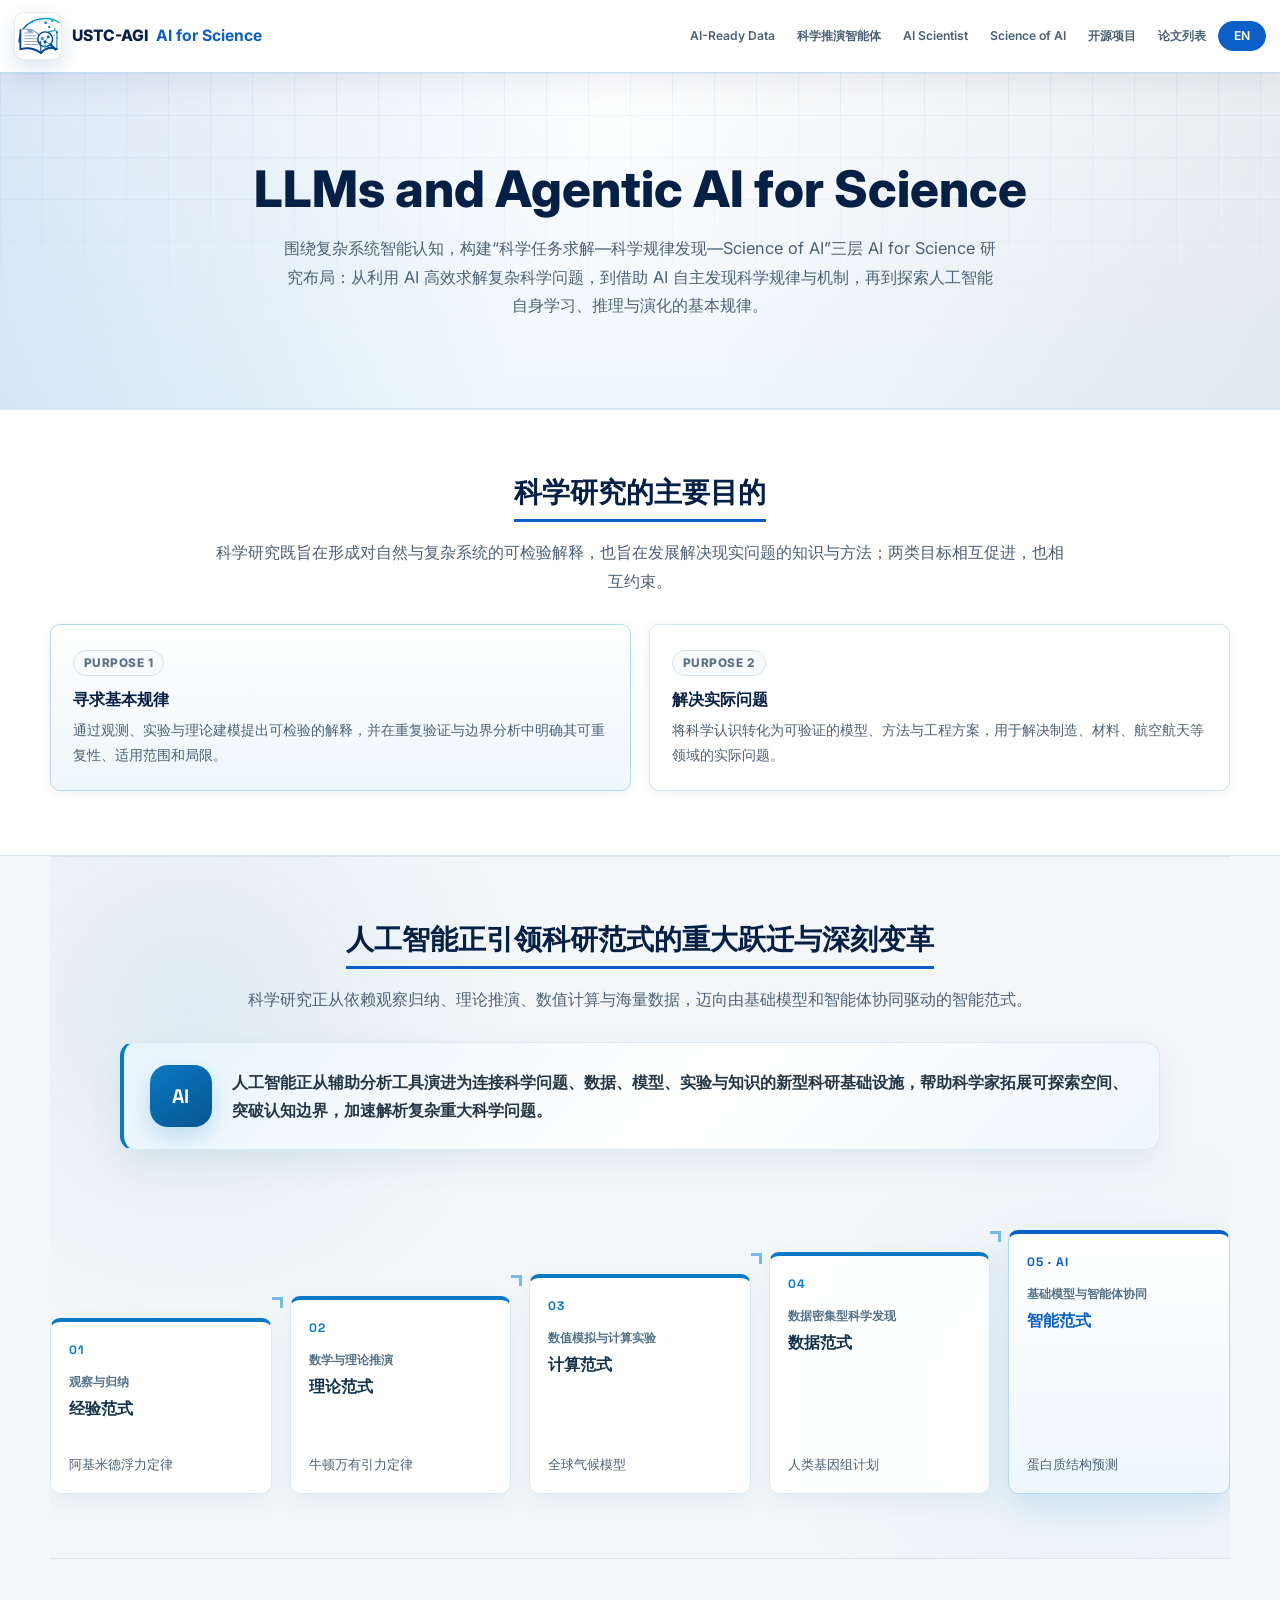
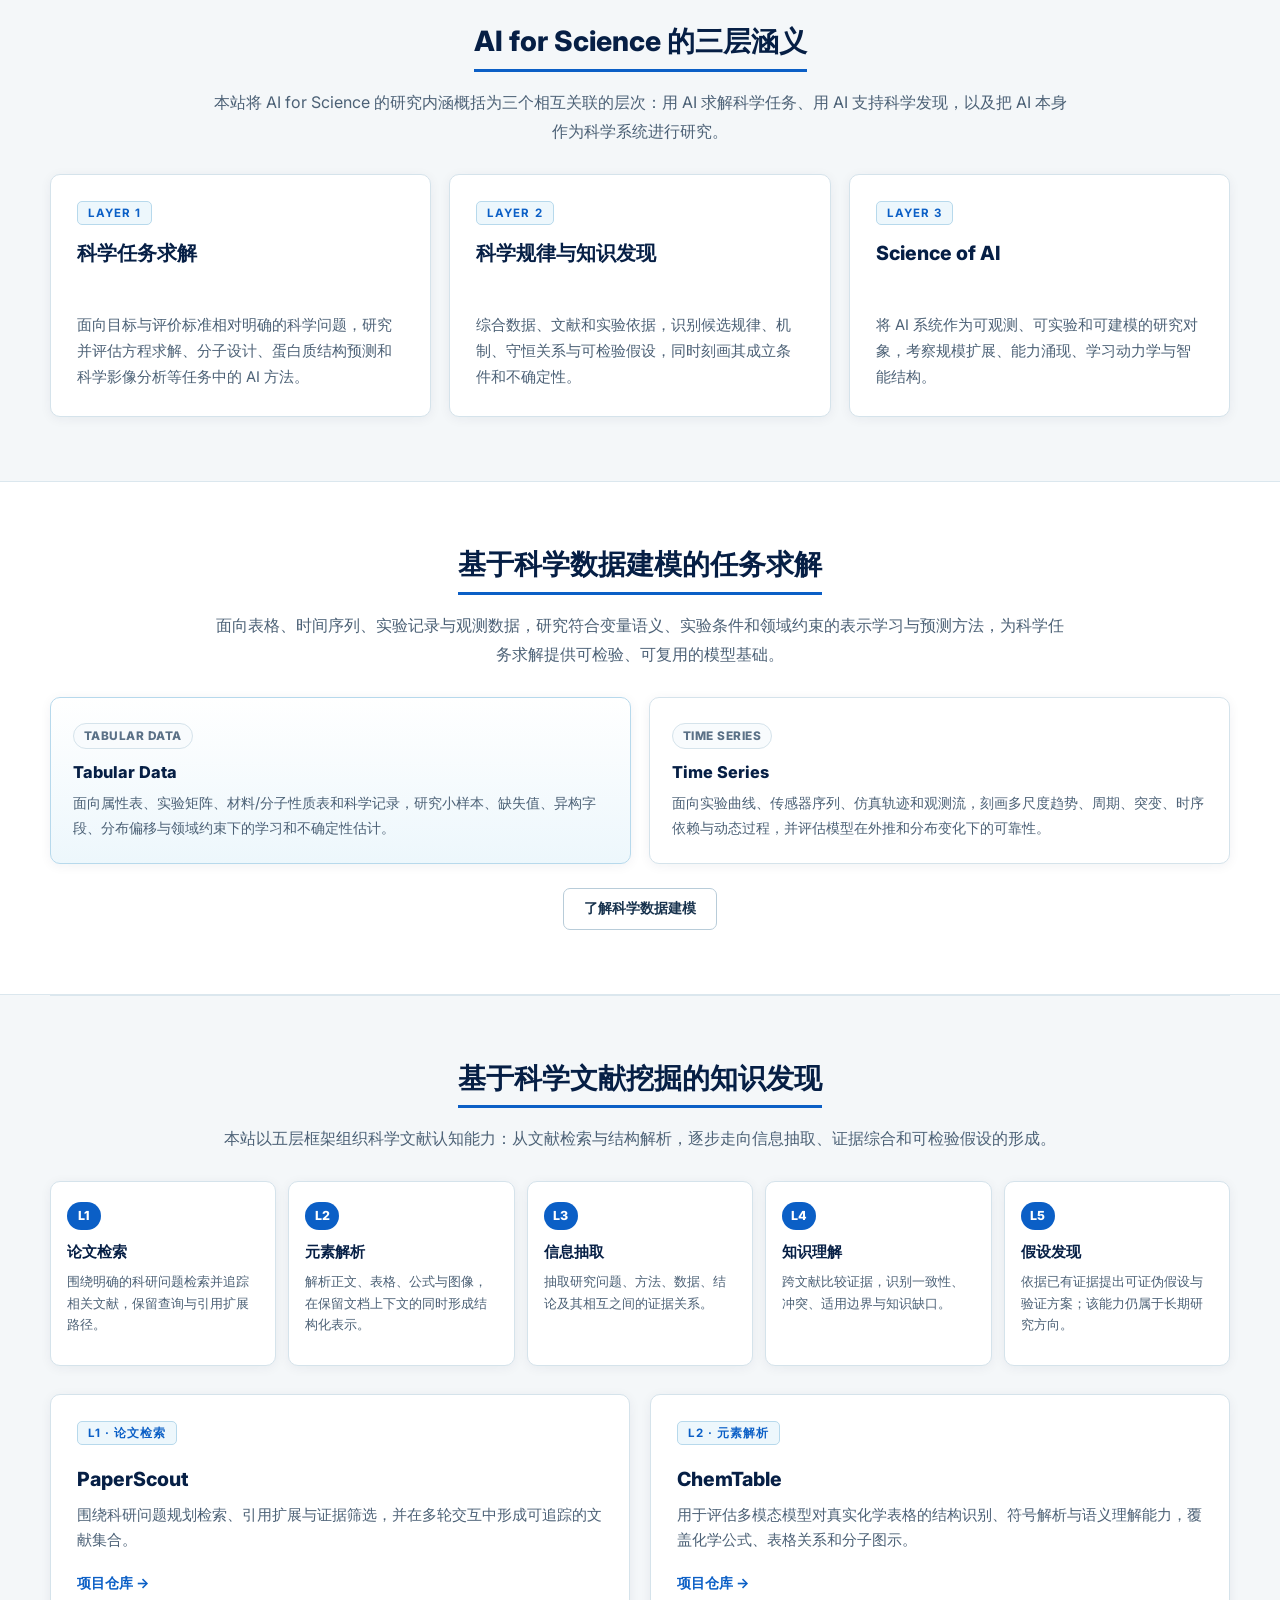
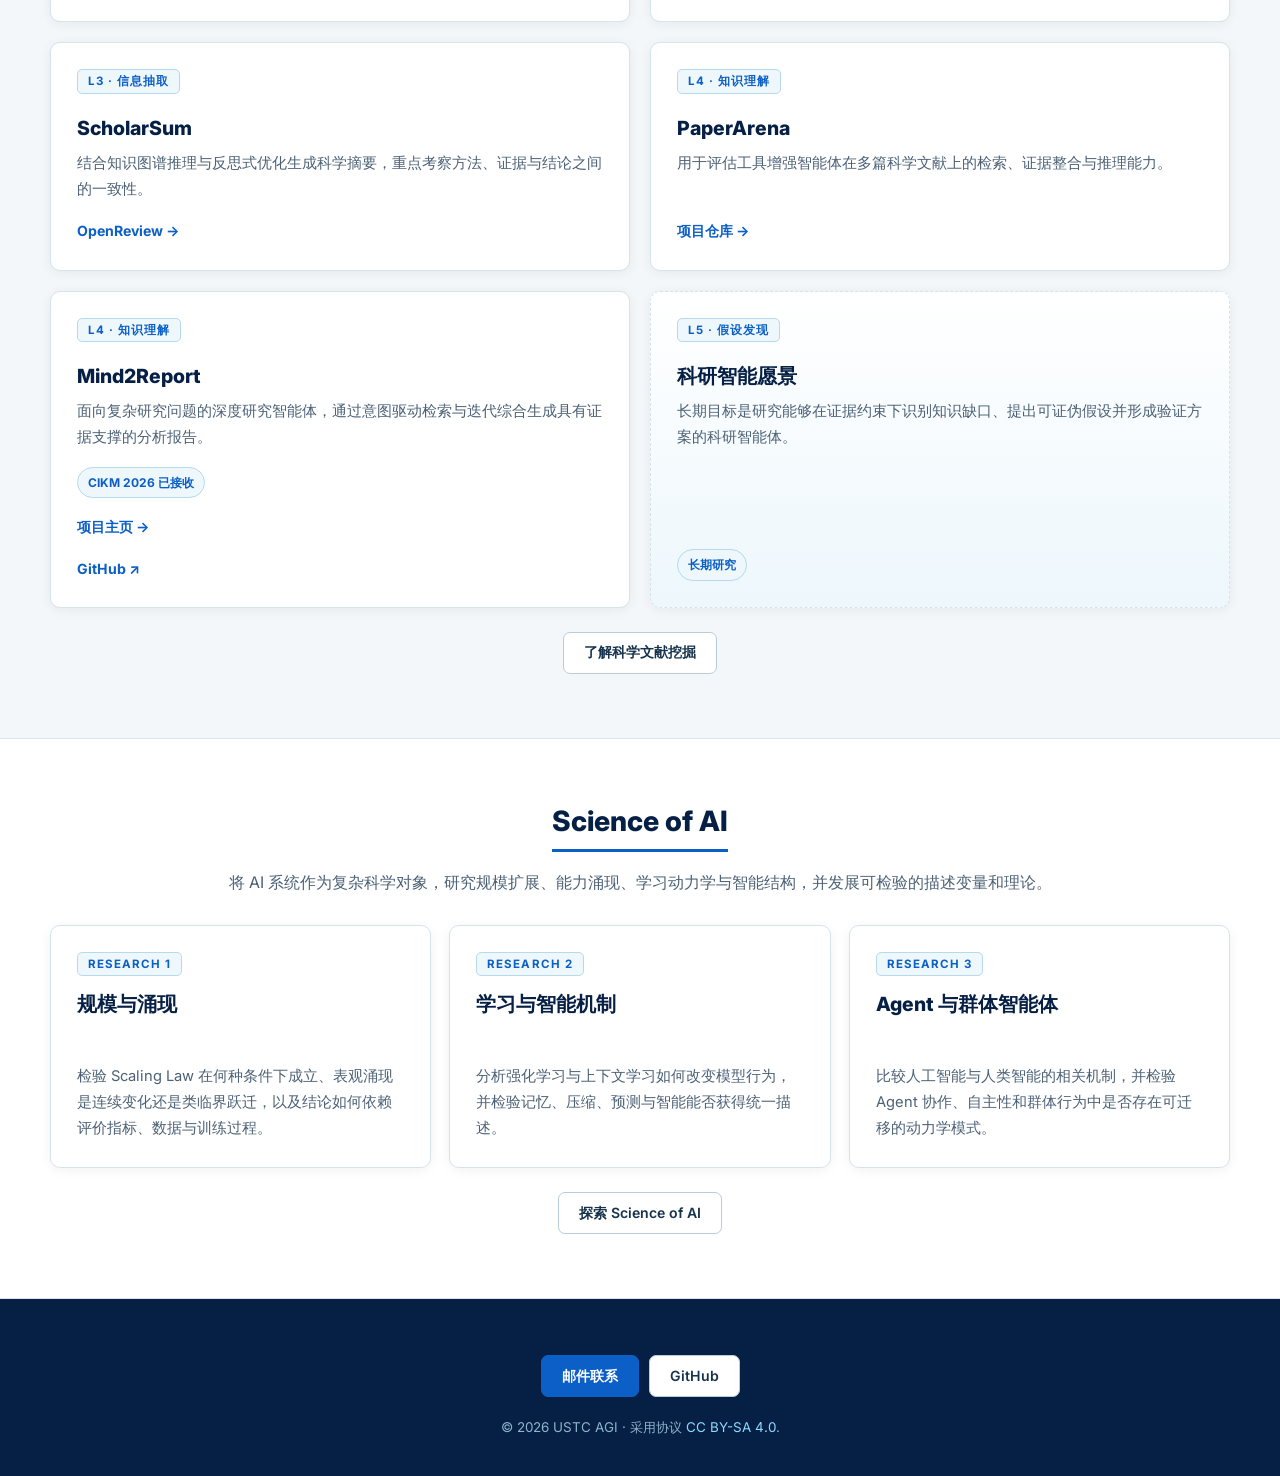
==== commit d32c3a1f: "style: simplify primary navigation" ====
--- a/index.html
+++ b/index.html
@@ -47,9 +47,7 @@
           </span>
         </a>
         <div class="nav-links">
-          <a href="./knowledge_memory/" data-i18n="nav.knowledge">科学文献挖掘</a>
           <a href="./ai_ready_data/" data-i18n="nav.aiReadyData">AI-Ready Data</a>
-          <a href="./data_modeling/" data-i18n="nav.data">科学数据建模</a>
           <a href="./scientific_inference/" data-i18n="nav.inference">科学推演智能体</a>
           <a href="./ai_scientist/" data-i18n="nav.aiScientist">AI Scientist</a>
           <a href="./science_of_ai/" data-i18n="nav.aiScience">Science of AI</a>
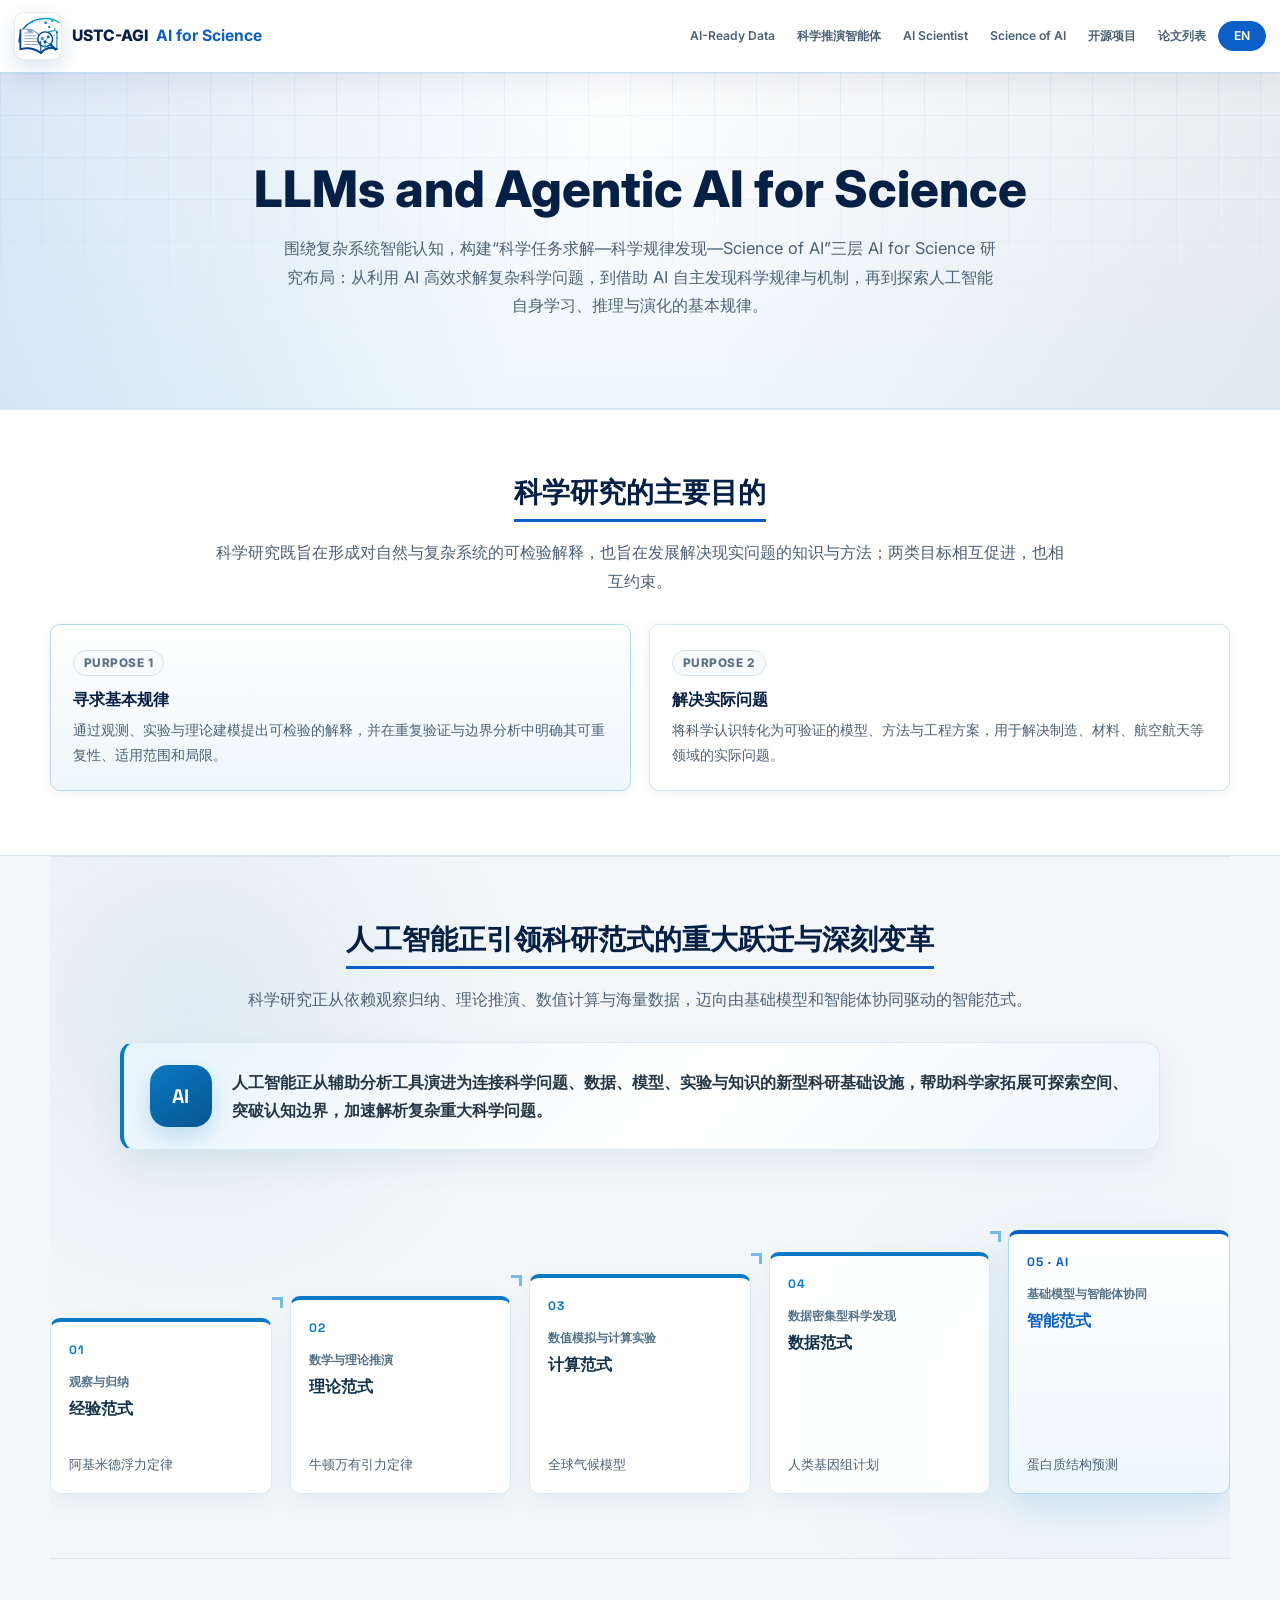
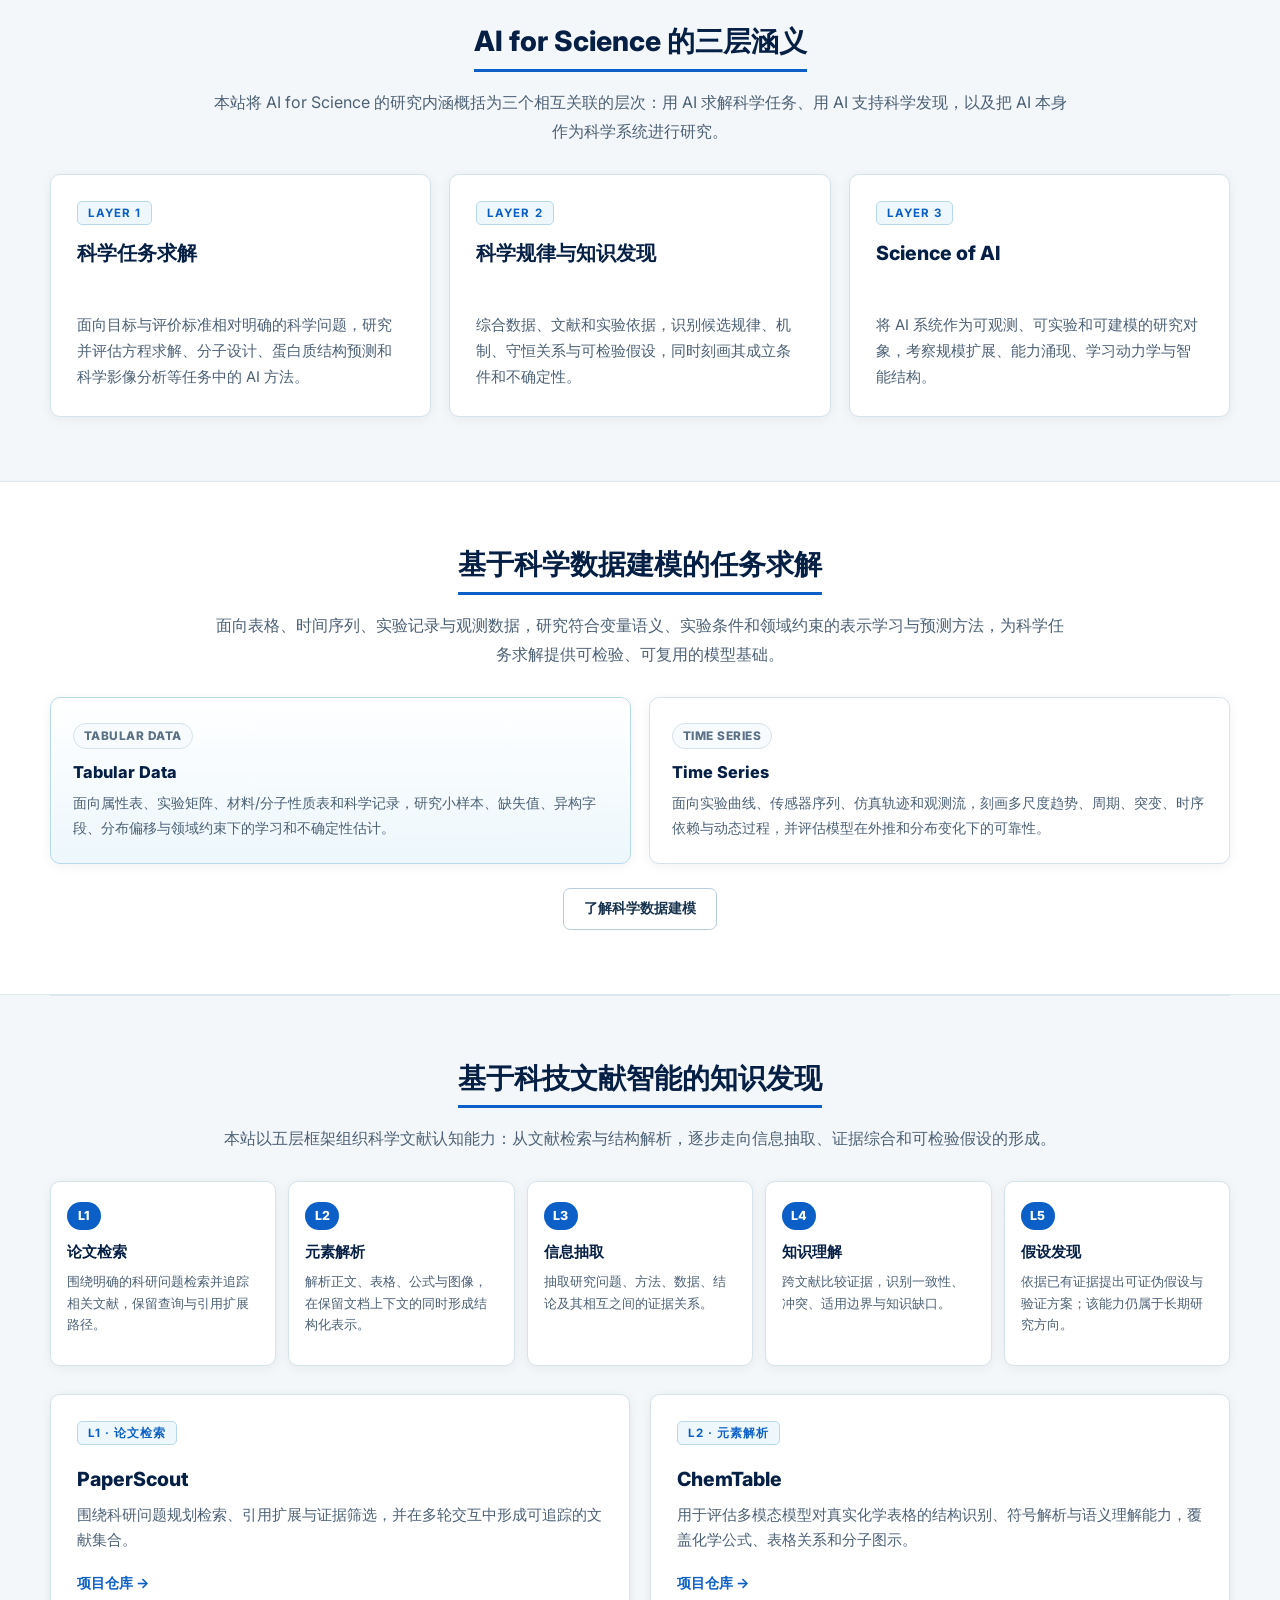
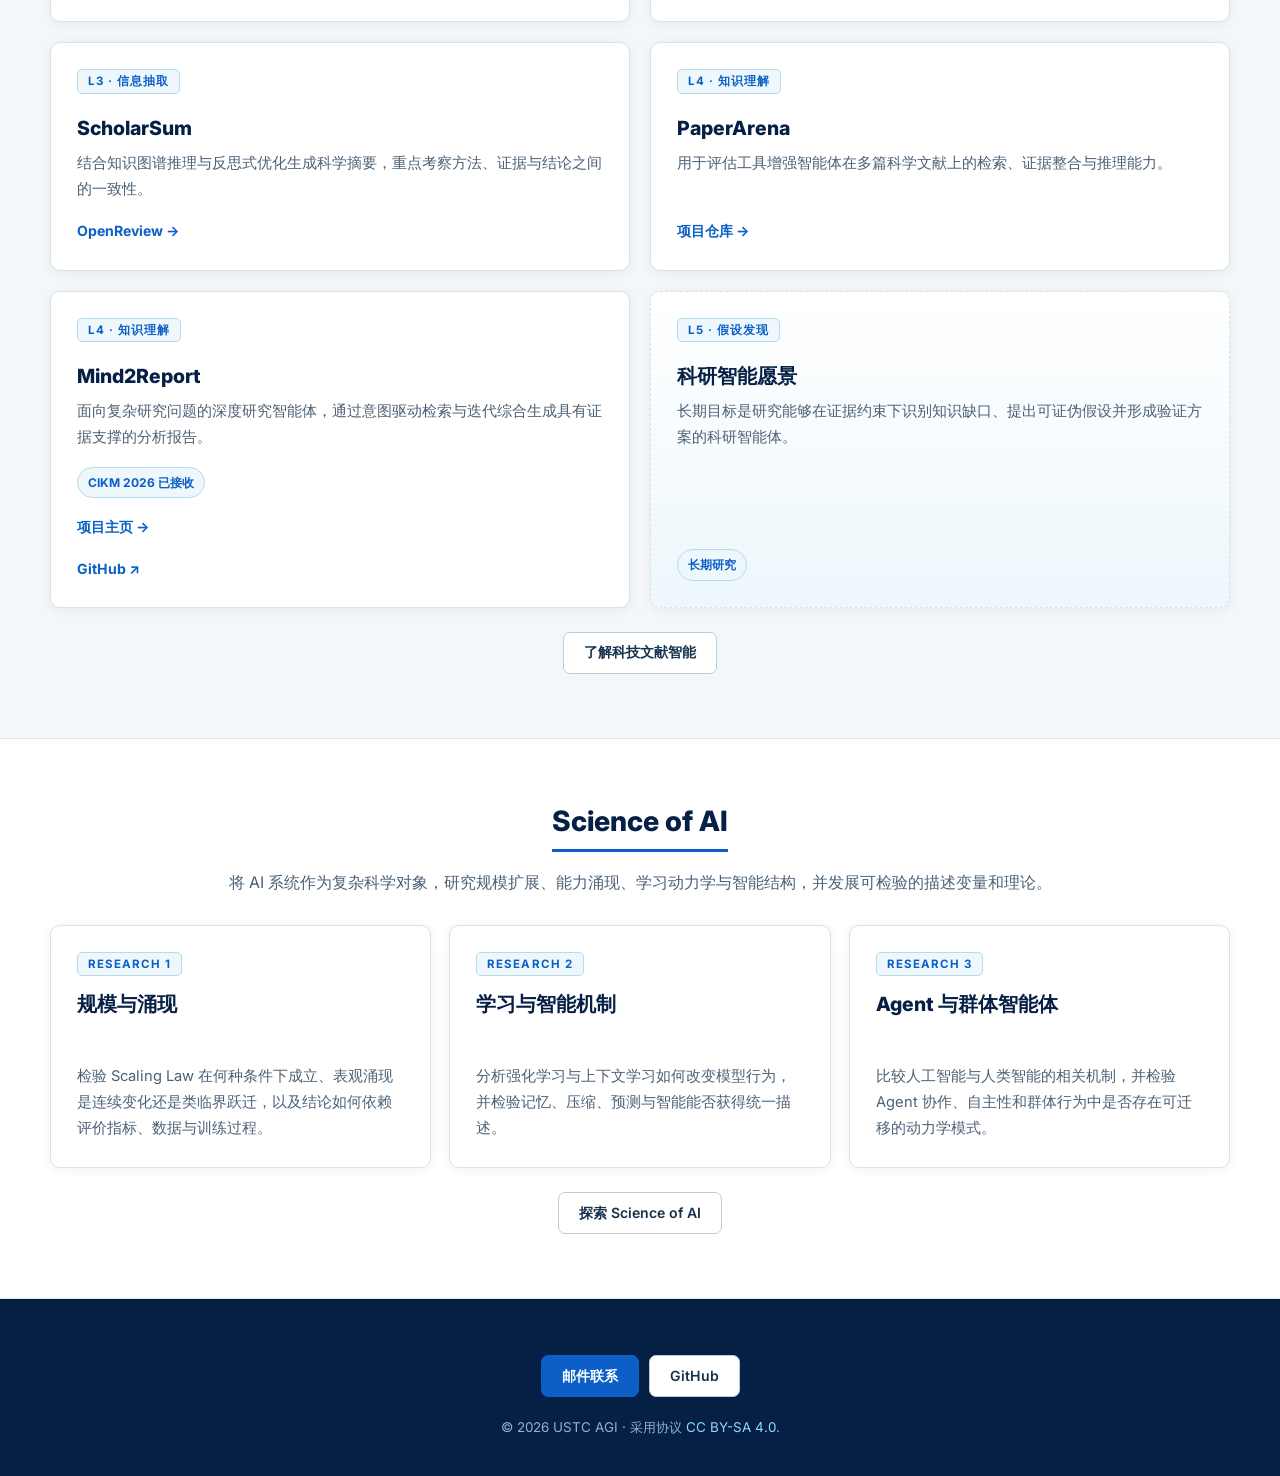
==== commit 2ed9fdea: "feat: add scientific literature intelligence layout" ====
--- a/index.html
+++ b/index.html
@@ -6,13 +6,13 @@
     <title>AI for Science</title>
     <meta
       name="description"
-      content="中国科大 AGI 团队的 AI for Science 研究主页，聚焦科学数据建模、科学文献挖掘、科学推演智能体与 Science of AI。"
+      content="中国科大 AGI 团队的 AI for Science 研究主页，聚焦科学数据建模、科技文献智能、科学推演智能体与 Science of AI。"
     />
     <meta name="theme-color" content="#ffffff" />
     <meta property="og:title" content="AI for Science" />
     <meta
       property="og:description"
-      content="中国科大 AGI 团队的 AI for Science 研究主页，聚焦科学数据建模、科学文献挖掘、科学推演智能体与 Science of AI。"
+      content="中国科大 AGI 团队的 AI for Science 研究主页，聚焦科学数据建模、科技文献智能、科学推演智能体与 Science of AI。"
     />
     <meta property="og:type" content="website" />
     <meta property="og:url" content="https://ustcagi-sci.github.io/" />
@@ -21,7 +21,7 @@
     <meta name="twitter:title" content="AI for Science" />
     <meta
       name="twitter:description"
-      content="中国科大 AGI 团队的 AI for Science 研究主页，聚焦科学数据建模、科学文献挖掘、科学推演智能体与 Science of AI。"
+      content="中国科大 AGI 团队的 AI for Science 研究主页，聚焦科学数据建模、科技文献智能、科学推演智能体与 Science of AI。"
     />
     <meta name="twitter:image" content="https://ustcagi-sci.github.io/literature-mining-logo.svg" />
     <link rel="canonical" href="https://ustcagi-sci.github.io/" />
@@ -217,7 +217,7 @@
 
       <section id="hierarchy" class="section">
         <div class="section-header">
-          <h2 data-i18n="hierarchy.title">基于科学文献挖掘的知识发现</h2>
+          <h2 data-i18n="hierarchy.title">基于科技文献智能的知识发现</h2>
           <p data-i18n="hierarchy.description">
             We organize scientific-literature cognition into five levels: retrieval, structural parsing, information extraction, evidence synthesis, and the formulation of testable hypotheses.
           </p>
@@ -324,7 +324,7 @@
         </div>
 
         <div class="section-actions">
-          <a class="btn ghost" href="./knowledge_memory/" data-i18n="hierarchy.cta">Explore Scientific Literature Mining</a>
+          <a class="btn ghost" href="./knowledge_memory/" data-i18n="hierarchy.cta">Explore Scientific Literature Intelligence</a>
         </div>
       </section>
 
@@ -383,10 +383,10 @@
         en: {
           "meta.title": "AI for Science",
           "meta.description":
-            "USTC AGI research on scientific data modeling, scientific literature mining, scientific inference agents, and the Science of AI.",
+            "USTC AGI research on scientific data modeling, scientific literature intelligence, scientific inference agents, and the Science of AI.",
           "brand.title": "USTC-AGI",
           "brand.subtitle": "AI for Science",
-          "nav.knowledge": "Scientific Literature Mining",
+          "nav.knowledge": "Scientific Literature Intelligence",
           "nav.aiReadyData": "AI-Ready Data",
           "nav.data": "Scientific Data Modeling",
           "nav.inference": "Scientific Inference Agent",
@@ -394,7 +394,7 @@
           "nav.aiScience": "Science of AI",
           "nav.projects": "Open Source",
           "nav.papers": "Publications",
-          "hero.eyebrow": "Scientific Literature Mining",
+          "hero.eyebrow": "Scientific Literature Intelligence",
           "hero.title": "LLMs and Agentic AI for Science",
           "hero.subtitle":
             "Centered on the intelligent cognition of complex systems, we organize AI for Science into a three-layer research agenda: Scientific Task Solving, Scientific Law Discovery, and Science of AI. This agenda progresses from using AI to solve complex scientific problems efficiently, through the autonomous discovery of scientific laws and mechanisms, to investigating the fundamental principles governing AI's own learning, reasoning, and evolution.",
@@ -451,10 +451,10 @@
             "For experimental curves, sensor sequences, simulation trajectories, and observation streams, characterize multiscale trends, periodicity, abrupt changes, temporal dependencies, and dynamics, while evaluating reliability under extrapolation and distribution shift.",
           "dataModeling.cta": "Learn Scientific Data Modeling",
           "hierarchy.eyebrow": "Research Vision",
-          "hierarchy.title": "Knowledge Discovery through Scientific Literature Mining",
+          "hierarchy.title": "Knowledge Discovery through Scientific Literature Intelligence",
           "hierarchy.description":
             "We organize scientific-literature cognition into five levels: retrieval, structural parsing, information extraction, evidence synthesis, and the formulation of testable hypotheses.",
-          "hierarchy.cta": "Explore Scientific Literature Mining",
+          "hierarchy.cta": "Explore Scientific Literature Intelligence",
           "hierarchy.l1.title": "Paper Search",
           "hierarchy.l1.description":
             "Retrieve and trace literature relevant to an explicit research question, preserving query and citation-expansion paths.",
@@ -512,10 +512,10 @@
         zh: {
           "meta.title": "AI for Science",
           "meta.description":
-            "中国科大 AGI 团队的 AI for Science 研究主页，聚焦科学数据建模、科学文献挖掘、科学推演智能体与 Science of AI。",
+            "中国科大 AGI 团队的 AI for Science 研究主页，聚焦科学数据建模、科技文献智能、科学推演智能体与 Science of AI。",
           "brand.title": "USTC-AGI",
           "brand.subtitle": "AI for Science",
-          "nav.knowledge": "科学文献挖掘",
+          "nav.knowledge": "科技文献智能",
           "nav.aiReadyData": "AI-Ready Data",
           "nav.data": "科学数据建模",
           "nav.inference": "科学推演智能体",
@@ -523,7 +523,7 @@
           "nav.aiScience": "Science of AI",
           "nav.projects": "开源项目",
           "nav.papers": "论文列表",
-          "hero.eyebrow": "科学文献挖掘",
+          "hero.eyebrow": "科技文献智能",
           "hero.title": "LLMs and Agentic AI for Science",
           "hero.subtitle":
             "围绕复杂系统智能认知，构建“科学任务求解—科学规律发现—Science of AI”三层 AI for Science 研究布局：从利用 AI 高效求解复杂科学问题，到借助 AI 自主发现科学规律与机制，再到探索人工智能自身学习、推理与演化的基本规律。",
@@ -579,10 +579,10 @@
             "面向实验曲线、传感器序列、仿真轨迹和观测流，刻画多尺度趋势、周期、突变、时序依赖与动态过程，并评估模型在外推和分布变化下的可靠性。",
           "dataModeling.cta": "了解科学数据建模",
           "hierarchy.eyebrow": "研究愿景 · Our Vision",
-          "hierarchy.title": "基于科学文献挖掘的知识发现",
+          "hierarchy.title": "基于科技文献智能的知识发现",
           "hierarchy.description":
             "本站以五层框架组织科学文献认知能力：从文献检索与结构解析，逐步走向信息抽取、证据综合和可检验假设的形成。",
-          "hierarchy.cta": "了解科学文献挖掘",
+          "hierarchy.cta": "了解科技文献智能",
           "hierarchy.l1.title": "论文检索",
           "hierarchy.l1.description":
             "围绕明确的科研问题检索并追踪相关文献，保留查询与引用扩展路径。",
--- a/ref.css
+++ b/ref.css
@@ -1945,6 +1945,139 @@
   .milestone {
     flex-direction: column;
     gap: 10px;
+  }
+}
+
+/* Scientific Literature Intelligence research layout */
+.layout-flow {
+  display: grid;
+  grid-template-columns: minmax(0, 1fr) 42px minmax(0, 1fr) 42px minmax(0, 1fr);
+  align-items: stretch;
+  gap: 14px;
+  margin-top: 32px;
+}
+
+.layout-stage {
+  position: relative;
+  min-height: 250px;
+  padding: 26px;
+  overflow: hidden;
+  border: 1px solid #d4e4ed;
+  border-radius: 14px;
+  background: linear-gradient(145deg, #ffffff 0%, #f3f9fc 100%);
+  box-shadow: var(--shadow-soft);
+}
+
+.layout-stage::before {
+  position: absolute;
+  top: 0;
+  left: 0;
+  width: 100%;
+  height: 4px;
+  background: #7fc4e8;
+  content: "";
+}
+
+.layout-stage:nth-of-type(2)::before {
+  background: #2d8dcb;
+}
+
+.layout-stage:nth-of-type(3)::before {
+  background: #0b5fc6;
+}
+
+.layout-stage-code {
+  display: inline-flex;
+  margin-bottom: 22px;
+  padding: 5px 11px;
+  border: 1px solid #b7d9ec;
+  border-radius: 999px;
+  background: var(--accent-soft);
+  color: var(--accent-dark);
+  font-family: "Space Grotesk", sans-serif;
+  font-size: 0.76rem;
+  font-weight: 800;
+  letter-spacing: 0.04em;
+}
+
+.layout-stage h3 {
+  margin-bottom: 8px;
+  color: var(--text-strong);
+  font-size: 1.12rem;
+  font-weight: 800;
+  line-height: 1.45;
+}
+
+.layout-stage .layout-stage-question {
+  margin-bottom: 14px;
+  color: var(--accent-dark);
+  font-size: 0.84rem;
+  font-weight: 800;
+}
+
+.layout-stage p {
+  font-size: 0.88rem;
+  line-height: 1.72;
+}
+
+.layout-arrow {
+  display: grid;
+  place-items: center;
+  align-self: center;
+  width: 42px;
+  height: 42px;
+  border: 1px solid #b7d9ec;
+  border-radius: 50%;
+  background: #ffffff;
+  color: var(--accent);
+  font-size: 1.2rem;
+  font-weight: 800;
+  box-shadow: var(--shadow-soft);
+}
+
+.layout-project-links {
+  justify-content: center;
+  margin-top: 24px;
+}
+
+.layout-chain {
+  margin-top: 28px;
+}
+
+.discovery-grid {
+  display: grid;
+  grid-template-columns: repeat(4, minmax(0, 1fr));
+  gap: 16px;
+}
+
+@media (max-width: 1024px) {
+  .discovery-grid {
+    grid-template-columns: repeat(2, minmax(0, 1fr));
+  }
+}
+
+@media (max-width: 760px) {
+  .layout-flow {
+    grid-template-columns: minmax(0, 1fr);
+    gap: 14px;
+  }
+
+  .layout-stage {
+    min-height: 0;
+    padding: 22px;
+  }
+
+  .layout-arrow {
+    justify-self: center;
+    transform: rotate(90deg);
+  }
+
+  .discovery-grid {
+    grid-template-columns: minmax(0, 1fr);
+  }
+
+  .layout-project-links {
+    justify-content: flex-start;
   }
 }
 
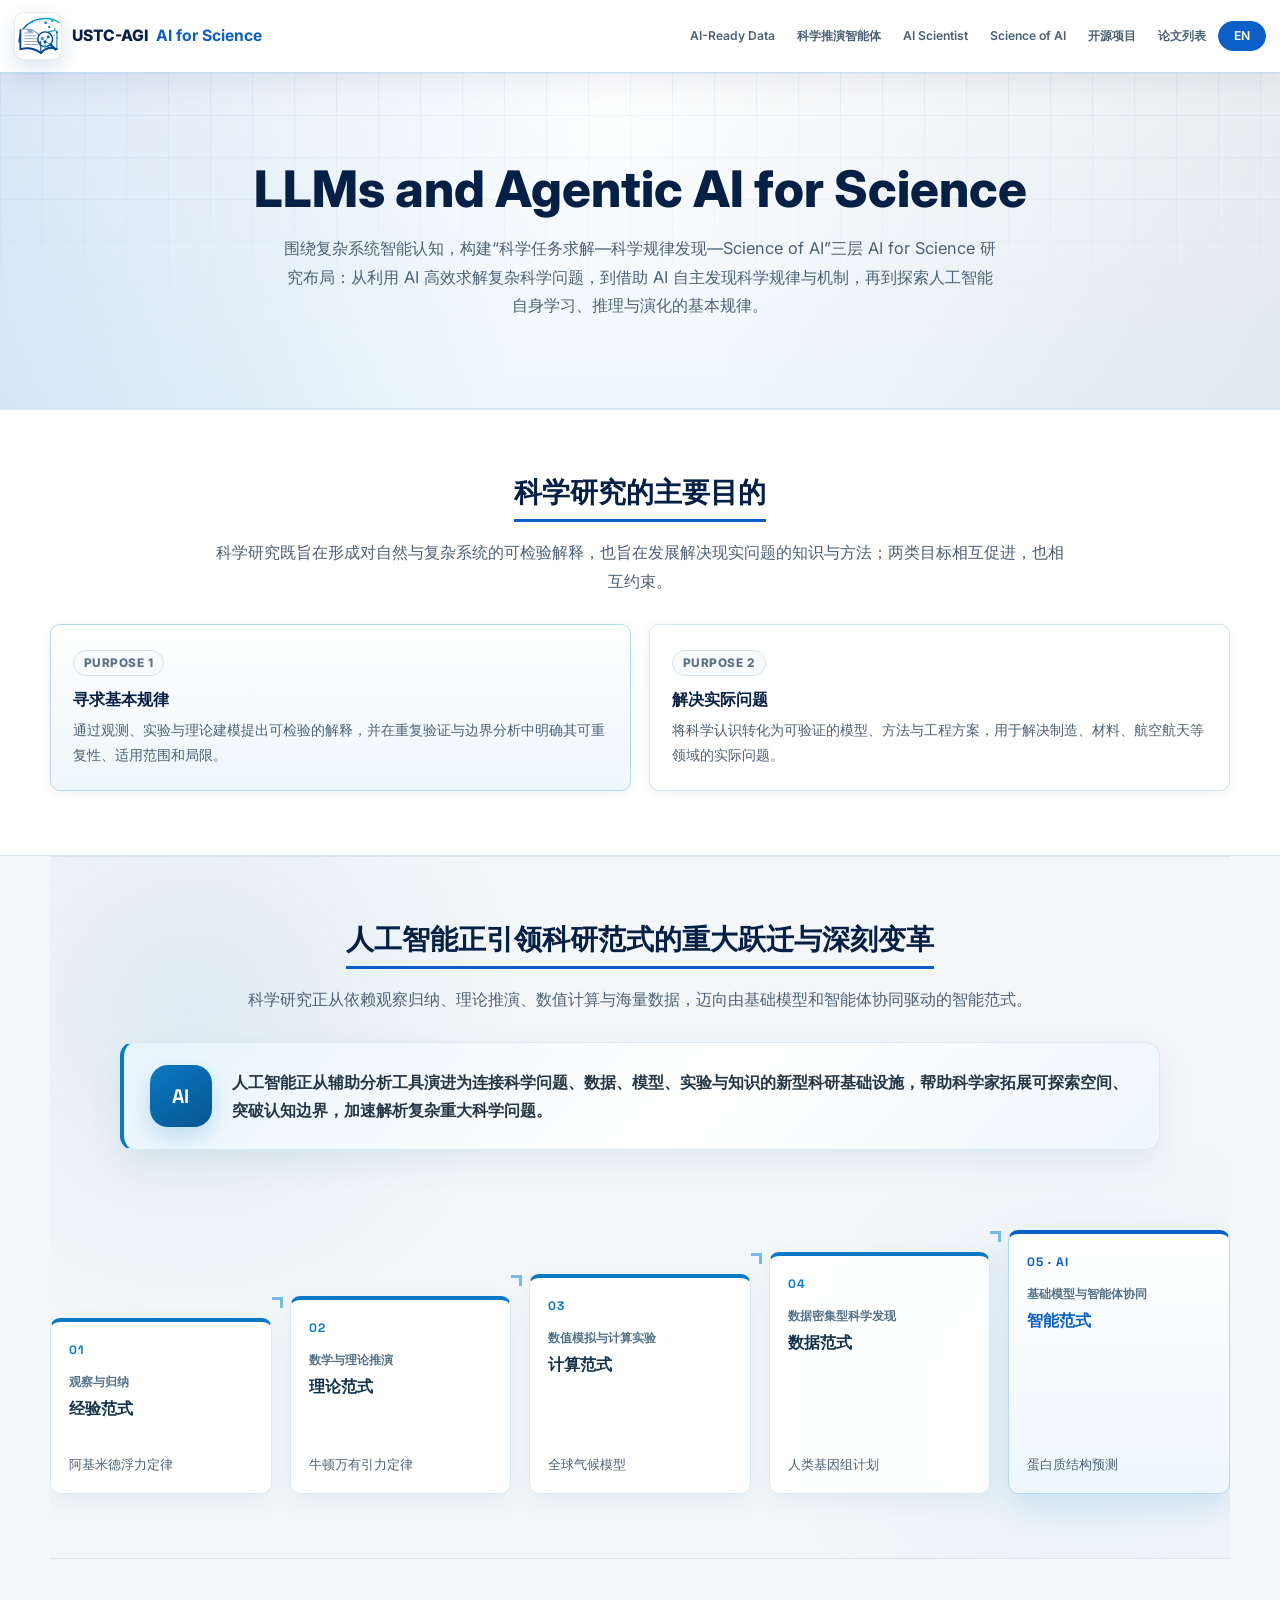
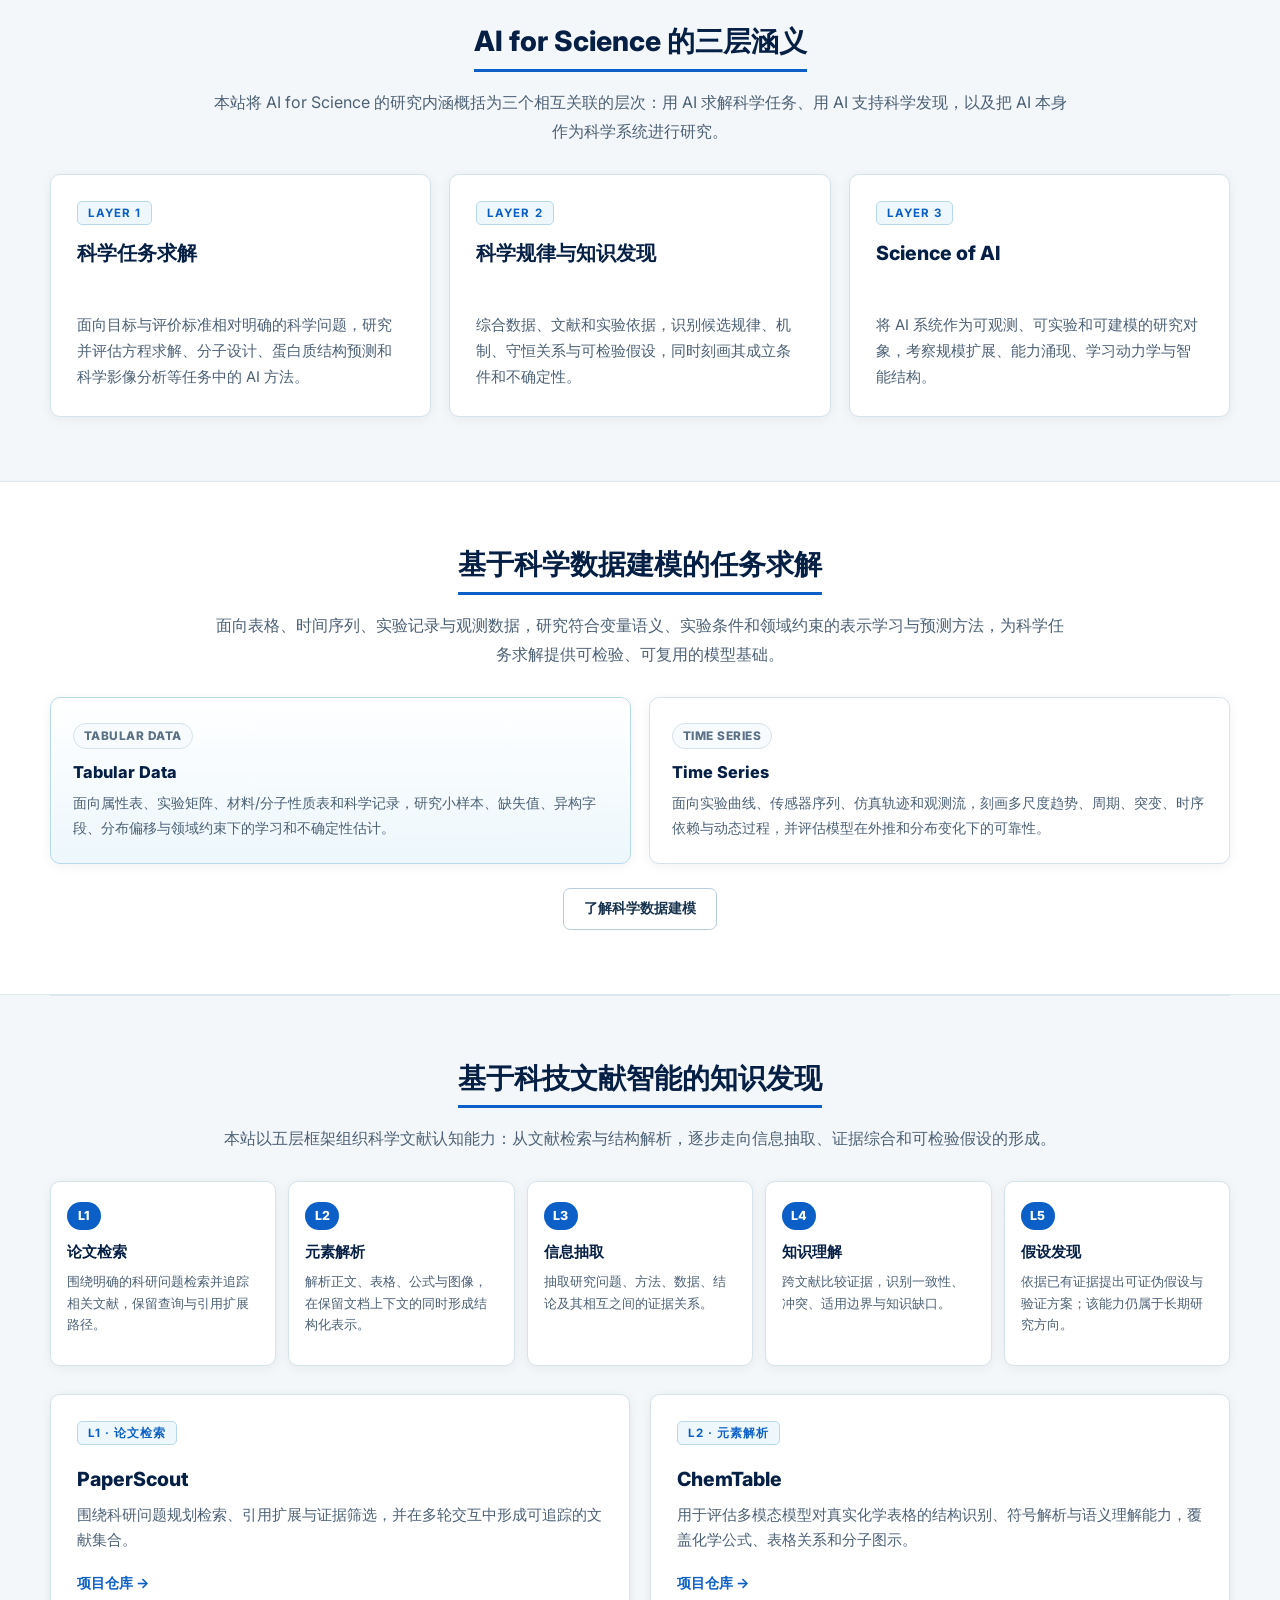
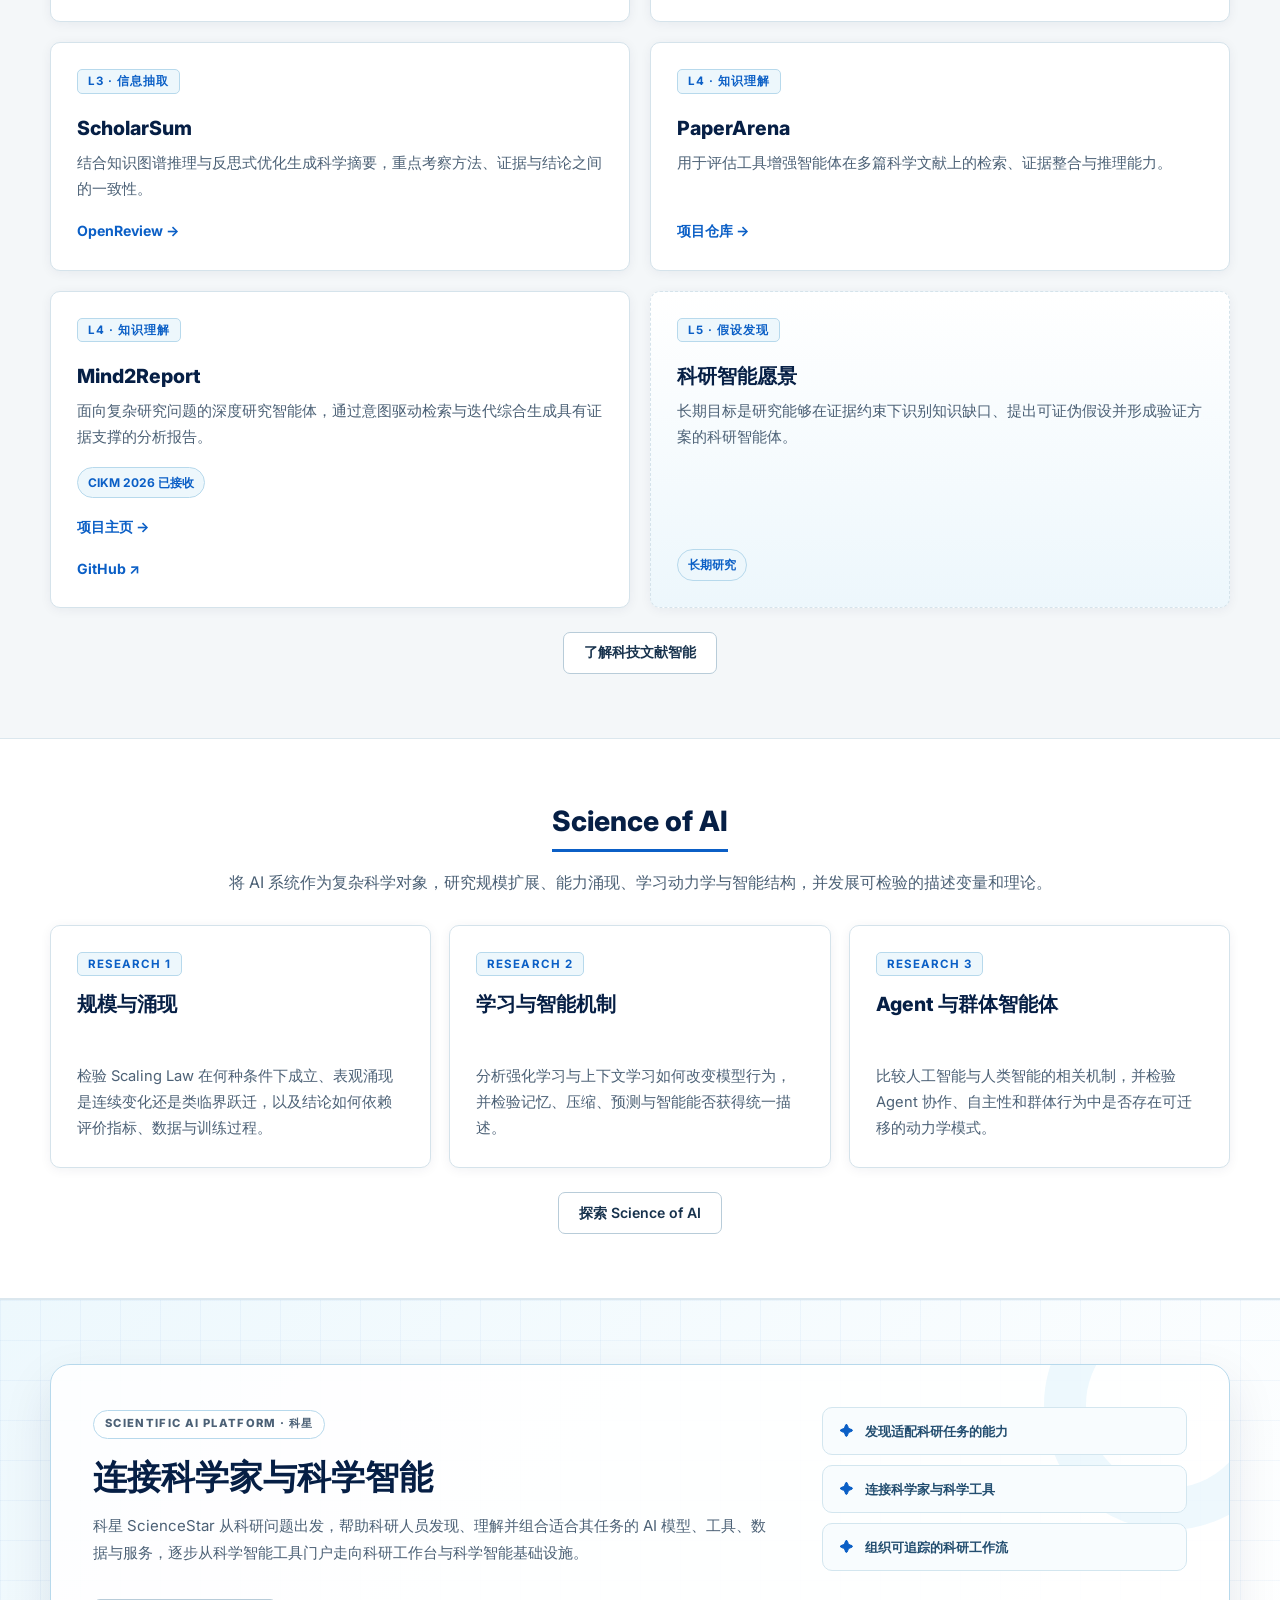
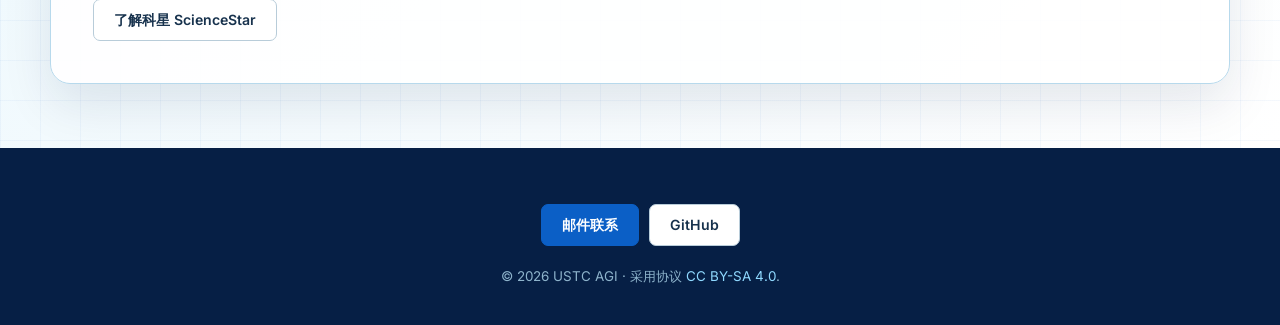
==== commit 687f7170: "feat: add ScienceStar vision page" ====
--- a/index.html
+++ b/index.html
@@ -362,6 +362,26 @@
 
         <div class="section-actions">
           <a class="btn ghost" href="./science_of_ai/" data-i18n="scienceOfAi.cta">探索 Science of AI</a>
+        </div>
+      </section>
+
+      <section id="scistar" class="section scistar-home-section">
+        <div class="scistar-home-panel">
+          <div class="scistar-home-copy">
+            <p class="scistar-kicker" data-i18n="scistar.kicker">SCIENTIFIC AI PLATFORM · 科星</p>
+            <h2 data-i18n="scistar.title">连接科学家与科学智能</h2>
+            <p data-i18n="scistar.description">
+              科星 ScienceStar 从科研问题出发，帮助科研人员发现、理解并组合适合其任务的 AI 模型、工具、数据与服务，逐步从科学智能工具门户走向科研工作台与科学智能基础设施。
+            </p>
+          </div>
+          <div class="scistar-home-ideas" aria-label="ScienceStar core ideas">
+            <span data-i18n="scistar.idea.discovery">发现适配科研任务的能力</span>
+            <span data-i18n="scistar.idea.connection">连接科学家与科学工具</span>
+            <span data-i18n="scistar.idea.orchestration">组织可追踪的科研工作流</span>
+          </div>
+          <div class="section-actions">
+            <a class="btn ghost" href="./scistar/" data-i18n="scistar.cta">了解科星 ScienceStar</a>
+          </div>
         </div>
       </section>
 
@@ -506,6 +526,14 @@
           "scienceOfAi.agents.description":
             "Compare mechanisms in artificial and human intelligence, and test for transferable dynamical patterns in agent collaboration, autonomy, and collective behavior.",
           "scienceOfAi.cta": "Explore Science of AI",
+          "scistar.kicker": "SCIENTIFIC AI PLATFORM · SCIENCESTAR",
+          "scistar.title": "Connecting Scientists with Scientific Intelligence",
+          "scistar.description":
+            "Starting from scientific problems, ScienceStar helps researchers discover, understand, and combine AI models, tools, data, and services that fit their work—evolving from a scientific AI portal toward a research workspace and scientific intelligence infrastructure.",
+          "scistar.idea.discovery": "Discover capabilities suited to research tasks",
+          "scistar.idea.connection": "Connect scientists with scientific tools",
+          "scistar.idea.orchestration": "Organize traceable scientific workflows",
+          "scistar.cta": "Explore ScienceStar",
           "footer.email": "Email Us",
           "footer.note": "USTC AGI · Licensed under"
         },
@@ -634,6 +662,14 @@
           "scienceOfAi.agents.description":
             "比较人工智能与人类智能的相关机制，并检验 Agent 协作、自主性和群体行为中是否存在可迁移的动力学模式。",
           "scienceOfAi.cta": "探索 Science of AI",
+          "scistar.kicker": "SCIENTIFIC AI PLATFORM · 科星",
+          "scistar.title": "连接科学家与科学智能",
+          "scistar.description":
+            "科星 ScienceStar 从科研问题出发，帮助科研人员发现、理解并组合适合其任务的 AI 模型、工具、数据与服务，逐步从科学智能工具门户走向科研工作台与科学智能基础设施。",
+          "scistar.idea.discovery": "发现适配科研任务的能力",
+          "scistar.idea.connection": "连接科学家与科学工具",
+          "scistar.idea.orchestration": "组织可追踪的科研工作流",
+          "scistar.cta": "了解科星 ScienceStar",
           "footer.email": "邮件联系",
           "footer.note": "USTC AGI · 采用协议"
         }
--- a/ref.css
+++ b/ref.css
@@ -2874,3 +2874,831 @@
     flex-direction: column;
   }
 }
+
+/* ScienceStar platform vision */
+.scistar-page {
+  background: #f7fafc;
+}
+
+.scistar-hero {
+  min-height: 580px;
+  padding: 76px 24px;
+  background:
+    linear-gradient(rgba(14, 83, 142, 0.055) 1px, transparent 1px),
+    linear-gradient(90deg, rgba(14, 83, 142, 0.055) 1px, transparent 1px),
+    radial-gradient(circle at 82% 34%, rgba(86, 185, 235, 0.2), transparent 32%),
+    linear-gradient(135deg, #ffffff 0%, #edf7fc 50%, #e2f1f9 100%);
+  background-size: 52px 52px, 52px 52px, auto, auto;
+}
+
+.scistar-hero-inner {
+  width: min(1180px, 100%);
+  margin: 0 auto;
+  display: grid;
+  grid-template-columns: minmax(0, 1.05fr) minmax(390px, 0.95fr);
+  align-items: center;
+  gap: 72px;
+}
+
+.scistar-hero-copy {
+  position: relative;
+  z-index: 2;
+  text-align: left;
+}
+
+.scistar-kicker {
+  display: inline-flex;
+  align-items: center;
+  min-height: 29px;
+  padding: 4px 11px;
+  border: 1px solid #b7d9ec;
+  border-radius: 999px;
+  background: rgba(255, 255, 255, 0.78);
+  color: #176eb5;
+  font-size: 0.7rem;
+  font-weight: 800;
+  letter-spacing: 0.12em;
+  line-height: 1.2;
+}
+
+.scistar-hero h1 {
+  max-width: none;
+  margin: 18px 0 16px;
+  color: #061f45;
+  font-size: clamp(3.1rem, 6.5vw, 5.7rem);
+  line-height: 0.98;
+  text-align: left;
+}
+
+.scistar-hero .hero-subtitle {
+  max-width: 690px;
+  margin: 0;
+  color: #304e69;
+  font-size: clamp(1rem, 1.6vw, 1.18rem);
+  line-height: 1.9;
+  text-align: left;
+}
+
+.scistar-hero-slogan {
+  display: inline-flex;
+  align-items: center;
+  gap: 10px;
+  margin-top: 26px;
+  color: #0b5fc6;
+  font-size: 1rem;
+}
+
+.scistar-hero-slogan span {
+  font-size: 1.35rem;
+}
+
+.scistar-vision-note {
+  max-width: 620px;
+  margin-top: 17px;
+  color: #64798c;
+  font-size: 0.8rem;
+  line-height: 1.65;
+}
+
+.scistar-orbit {
+  position: relative;
+  width: min(470px, 100%);
+  aspect-ratio: 1;
+  margin: 0 auto;
+  border-radius: 50%;
+}
+
+.scistar-orbit::before {
+  position: absolute;
+  inset: 3%;
+  border: 1px solid rgba(11, 95, 198, 0.16);
+  border-radius: 50%;
+  background: radial-gradient(circle, rgba(11, 95, 198, 0.13), rgba(255, 255, 255, 0.2) 58%, transparent 59%);
+  box-shadow: 0 28px 80px rgba(6, 31, 69, 0.14);
+  content: "";
+}
+
+.scistar-orbit-ring {
+  position: absolute;
+  border: 1px solid rgba(11, 95, 198, 0.32);
+  border-radius: 50%;
+}
+
+.scistar-orbit-ring.ring-one {
+  inset: 16%;
+}
+
+.scistar-orbit-ring.ring-two {
+  inset: 31%;
+  border-style: dashed;
+}
+
+.scistar-orbit-core {
+  position: absolute;
+  top: 50%;
+  left: 50%;
+  display: grid;
+  width: 176px;
+  height: 176px;
+  place-items: center;
+  align-content: center;
+  gap: 4px;
+  transform: translate(-50%, -50%);
+  border: 8px solid rgba(230, 246, 255, 0.84);
+  border-radius: 50%;
+  background: linear-gradient(145deg, #0d72ca, #062c62);
+  box-shadow: 0 20px 50px rgba(6, 31, 69, 0.28);
+  color: #ffffff;
+  text-align: center;
+}
+
+.scistar-core-star {
+  color: #8bd8ff;
+  font-size: 1.6rem;
+  line-height: 1;
+}
+
+.scistar-orbit-core strong {
+  font-family: "Space Grotesk", sans-serif;
+  font-size: 1.18rem;
+}
+
+.scistar-orbit-core small {
+  max-width: 122px;
+  color: #cdeeff;
+  font-size: 0.58rem;
+  font-weight: 800;
+  letter-spacing: 0.1em;
+  line-height: 1.35;
+}
+
+.scistar-orbit-node {
+  position: absolute;
+  display: grid;
+  min-width: 82px;
+  min-height: 42px;
+  place-items: center;
+  padding: 7px 12px;
+  border: 1px solid #a8d5ec;
+  border-radius: 999px;
+  background: rgba(255, 255, 255, 0.94);
+  box-shadow: 0 10px 28px rgba(6, 31, 69, 0.11);
+  color: #0b4e8d;
+  font-family: "Space Grotesk", sans-serif;
+  font-size: 0.72rem;
+  font-weight: 700;
+}
+
+.node-scientist {
+  top: 7%;
+  left: 18%;
+}
+
+.node-tool {
+  top: 27%;
+  right: 1%;
+}
+
+.node-model {
+  right: 11%;
+  bottom: 10%;
+}
+
+.node-workflow {
+  bottom: 16%;
+  left: 0;
+}
+
+.scistar-opportunity-flow {
+  display: grid;
+  grid-template-columns: minmax(0, 1fr) auto minmax(0, 1fr) auto minmax(0, 1fr);
+  align-items: stretch;
+  gap: 12px;
+}
+
+.scistar-opportunity-card,
+.scistar-evolution-card,
+.scistar-mode-card,
+.scistar-engine-card {
+  position: relative;
+  overflow: hidden;
+  padding: 28px;
+  border: 1px solid #d5e3eb;
+  border-radius: 16px;
+  background: #ffffff;
+  box-shadow: var(--shadow-soft);
+}
+
+.scistar-opportunity-card::before,
+.scistar-evolution-card::before {
+  position: absolute;
+  top: 0;
+  right: 0;
+  left: 0;
+  height: 4px;
+  background: linear-gradient(90deg, #9adbf5, #0b5fc6);
+  content: "";
+}
+
+.scistar-opportunity-card.is-focus {
+  border-color: #a8d5ec;
+  background: linear-gradient(180deg, #ffffff, #edf8fd);
+  box-shadow: 0 18px 42px rgba(6, 70, 125, 0.12);
+}
+
+.scistar-opportunity-code,
+.scistar-evolution-name {
+  display: inline-flex;
+  margin-bottom: 15px;
+  color: #176eb5;
+  font-family: "Space Grotesk", sans-serif;
+  font-size: 0.72rem;
+  font-weight: 700;
+  letter-spacing: 0.06em;
+  text-transform: uppercase;
+}
+
+.scistar-opportunity-card h3,
+.scistar-evolution-card h3,
+.scistar-engine-card h3 {
+  margin-bottom: 9px;
+  color: #061f45;
+  font-size: 1.05rem;
+  line-height: 1.4;
+}
+
+.scistar-opportunity-card p,
+.scistar-evolution-card p,
+.scistar-engine-card p {
+  font-size: 0.88rem;
+  line-height: 1.75;
+}
+
+.scistar-flow-arrow {
+  align-self: center;
+  color: #50a9db;
+  font-size: 1.4rem;
+  font-weight: 800;
+}
+
+.scistar-connection {
+  display: grid;
+  grid-template-columns: minmax(0, 1fr) auto minmax(0, 1fr);
+  align-items: stretch;
+  max-width: 1040px;
+  margin: 0 auto;
+  border: 1px solid #c9dfec;
+  border-radius: 20px;
+  background: #ffffff;
+  box-shadow: 0 16px 42px rgba(6, 31, 69, 0.08);
+  overflow: hidden;
+}
+
+.scistar-connection-party {
+  display: flex;
+  min-height: 180px;
+  flex-direction: column;
+  align-items: center;
+  justify-content: center;
+  gap: 8px;
+  padding: 30px;
+  text-align: center;
+}
+
+.scistar-connection-party:last-child {
+  background: linear-gradient(145deg, #edf8fd, #ffffff);
+}
+
+.scistar-connection-index {
+  color: #8cbcd7;
+  font-family: "Space Grotesk", sans-serif;
+  font-size: 0.72rem;
+  font-weight: 700;
+  letter-spacing: 0.12em;
+}
+
+.scistar-connection-party strong {
+  color: #061f45;
+  font-family: "Space Grotesk", sans-serif;
+  font-size: clamp(1.2rem, 2vw, 1.65rem);
+}
+
+.scistar-connection-party small {
+  color: #566d82;
+  font-size: 0.84rem;
+}
+
+.scistar-connection-bridge {
+  display: grid;
+  min-width: 150px;
+  place-items: center;
+  align-content: center;
+  gap: 5px;
+  background: linear-gradient(145deg, #0b6fc0, #062c62);
+  color: #ffffff;
+}
+
+.scistar-connection-bridge span {
+  font-size: 2rem;
+}
+
+.scistar-connection-bridge small {
+  color: #cdeeff;
+  font-family: "Space Grotesk", sans-serif;
+  font-size: 0.72rem;
+  font-weight: 700;
+}
+
+.scistar-capability-chain,
+.scistar-engine-equation,
+.scistar-mission-path {
+  display: flex;
+  flex-wrap: wrap;
+  align-items: center;
+  justify-content: center;
+  gap: 10px;
+}
+
+.scistar-capability-chain {
+  margin-top: 28px;
+}
+
+.scistar-capability-chain span,
+.scistar-engine-equation span,
+.scistar-mission-path span {
+  display: inline-flex;
+  align-items: center;
+  min-height: 36px;
+  padding: 6px 12px;
+  border: 1px solid #b7d9ec;
+  border-radius: 8px;
+  background: #ffffff;
+  color: #164f7d;
+  font-size: 0.76rem;
+  font-weight: 700;
+  line-height: 1.25;
+}
+
+.scistar-capability-chain b,
+.scistar-engine-equation b,
+.scistar-mission-path b {
+  color: #52a8d6;
+}
+
+.scistar-boundary {
+  width: fit-content;
+  max-width: 100%;
+  margin: 24px auto 0;
+  padding: 9px 15px;
+  border-radius: 999px;
+  background: #dff2fb;
+  color: #0b5a96 !important;
+  font-size: 0.8rem;
+  font-weight: 700;
+  text-align: center;
+}
+
+.scistar-evolution-grid,
+.scistar-engine-grid {
+  display: grid;
+  grid-template-columns: repeat(3, minmax(0, 1fr));
+  gap: 18px;
+}
+
+.scistar-evolution-card {
+  display: flex;
+  min-height: 330px;
+  flex-direction: column;
+}
+
+.scistar-evolution-card:nth-child(2) {
+  transform: translateY(18px);
+  background: linear-gradient(180deg, #ffffff, #f3fafd);
+}
+
+.scistar-evolution-card:nth-child(3) {
+  transform: translateY(36px);
+  border-color: #9dd1eb;
+  background: linear-gradient(180deg, #edf8fd, #ffffff);
+}
+
+.scistar-evolution-index {
+  display: grid;
+  width: 42px;
+  height: 42px;
+  place-items: center;
+  margin-bottom: 18px;
+  border-radius: 12px;
+  background: #e1f1f9;
+  color: #176eb5;
+  font-family: "Space Grotesk", sans-serif;
+  font-size: 0.8rem;
+  font-weight: 800;
+}
+
+.scistar-evolution-card strong,
+.scistar-engine-card strong {
+  display: block;
+  margin-top: auto;
+  padding-top: 20px;
+  color: #0b5fc6;
+  font-size: 0.8rem;
+}
+
+.scistar-mode-grid {
+  display: grid;
+  grid-template-columns: repeat(2, minmax(0, 1fr));
+  gap: 20px;
+}
+
+.scistar-mode-card {
+  min-height: 270px;
+  padding: 32px;
+}
+
+.scistar-mode-card.explore-mode {
+  border-top: 5px solid #56b7e5;
+}
+
+.scistar-mode-card.orchestrate-mode {
+  border-top: 5px solid #0b5fc6;
+  background: linear-gradient(145deg, #ffffff, #edf7fc);
+}
+
+.scistar-mode-head {
+  display: flex;
+  align-items: baseline;
+  justify-content: space-between;
+  gap: 18px;
+  margin-bottom: 18px;
+}
+
+.scistar-mode-head span {
+  color: #176eb5;
+  font-family: "Space Grotesk", sans-serif;
+  font-size: 0.72rem;
+  font-weight: 800;
+  letter-spacing: 0.12em;
+}
+
+.scistar-mode-head strong {
+  color: #061f45;
+  font-size: 1.22rem;
+}
+
+.scistar-mode-card p {
+  font-size: 0.92rem;
+  line-height: 1.8;
+}
+
+.scistar-mode-path {
+  margin-top: 28px;
+  padding-top: 18px;
+  border-top: 1px solid #d9e8f0;
+  color: #0b5fc6;
+  font-family: "Space Grotesk", sans-serif;
+  font-size: 0.76rem;
+  font-weight: 700;
+  letter-spacing: 0.02em;
+}
+
+.scistar-engine-card {
+  display: flex;
+  min-height: 310px;
+  flex-direction: column;
+}
+
+.scistar-engine-letter {
+  display: grid;
+  width: 48px;
+  height: 48px;
+  place-items: center;
+  margin-bottom: 22px;
+  border-radius: 14px;
+  background: linear-gradient(145deg, #0b6fc0, #063c78);
+  color: #ffffff;
+  font-family: "Space Grotesk", sans-serif;
+  font-size: 1rem;
+  font-weight: 800;
+  box-shadow: 0 10px 24px rgba(6, 75, 133, 0.17);
+}
+
+.scistar-engine-equation {
+  margin-top: 28px;
+  padding: 20px;
+  border: 1px solid #cfe3ee;
+  border-radius: 14px;
+  background: #edf8fd;
+}
+
+.scistar-mission-section {
+  width: 100%;
+  padding: 0;
+  border-top: 0 !important;
+}
+
+.scistar-mission {
+  padding: 76px max(24px, calc((100% - 1020px) / 2));
+  background:
+    radial-gradient(circle at 50% 0%, rgba(80, 169, 219, 0.24), transparent 38%),
+    linear-gradient(145deg, #06244f, #061f45);
+  color: #ffffff;
+  text-align: center;
+}
+
+.scistar-mission .scistar-kicker {
+  border-color: rgba(139, 216, 255, 0.38);
+  background: rgba(255, 255, 255, 0.07);
+  color: #8bd8ff;
+}
+
+.scistar-mission h2 {
+  display: block;
+  margin: 18px auto 16px;
+  border: 0;
+  color: #ffffff;
+  font-size: clamp(1.8rem, 4vw, 2.8rem);
+}
+
+.scistar-mission p {
+  max-width: 820px;
+  margin: 0 auto;
+  color: #c9e2f1;
+}
+
+.scistar-mission > strong {
+  display: block;
+  margin-top: 22px;
+  color: #ffffff;
+  font-family: "Space Grotesk", sans-serif;
+  font-size: clamp(1rem, 2vw, 1.3rem);
+}
+
+.scistar-mission-path {
+  margin-top: 30px;
+}
+
+.scistar-mission-path span {
+  border-color: rgba(139, 216, 255, 0.34);
+  background: rgba(255, 255, 255, 0.07);
+  color: #d8f2ff;
+}
+
+.scistar-home-section {
+  width: 100%;
+  padding: 64px max(20px, calc((100% - 1180px) / 2));
+  background:
+    linear-gradient(rgba(11, 95, 198, 0.045) 1px, transparent 1px),
+    linear-gradient(90deg, rgba(11, 95, 198, 0.045) 1px, transparent 1px),
+    linear-gradient(135deg, #edf8fd, #ffffff);
+  background-size: 40px 40px, 40px 40px, auto;
+}
+
+.scistar-home-panel {
+  position: relative;
+  overflow: hidden;
+  display: grid;
+  grid-template-columns: minmax(0, 1.3fr) minmax(280px, 0.7fr);
+  gap: 28px 50px;
+  padding: 42px;
+  border: 1px solid #b7d9ec;
+  border-radius: 20px;
+  background: rgba(255, 255, 255, 0.9);
+  box-shadow: 0 20px 50px rgba(6, 31, 69, 0.1);
+}
+
+.scistar-home-panel::after {
+  position: absolute;
+  top: -85px;
+  right: -65px;
+  width: 250px;
+  height: 250px;
+  border: 42px solid rgba(91, 186, 231, 0.1);
+  border-radius: 50%;
+  content: "";
+  pointer-events: none;
+}
+
+.scistar-home-copy,
+.scistar-home-ideas,
+.scistar-home-panel .section-actions {
+  position: relative;
+  z-index: 1;
+}
+
+.scistar-home-copy h2 {
+  display: block;
+  margin: 15px 0 12px;
+  padding: 0;
+  border: 0;
+  font-size: clamp(1.55rem, 3vw, 2.15rem);
+}
+
+.scistar-home-copy p:last-child {
+  max-width: 760px;
+  font-size: 0.94rem;
+  line-height: 1.82;
+}
+
+.scistar-home-ideas {
+  display: grid;
+  align-content: center;
+  gap: 10px;
+}
+
+.scistar-home-ideas span {
+  display: flex;
+  align-items: center;
+  min-height: 48px;
+  padding: 10px 14px 10px 42px;
+  border: 1px solid #d3e6ef;
+  border-radius: 10px;
+  background: #f8fcfe;
+  color: #234e70;
+  font-size: 0.82rem;
+  font-weight: 700;
+}
+
+.scistar-home-ideas span::before {
+  margin-left: -25px;
+  margin-right: 12px;
+  color: #0b5fc6;
+  content: "✦";
+}
+
+.scistar-home-panel .section-actions {
+  grid-column: 1 / -1;
+  justify-content: flex-start;
+  margin-top: 0;
+}
+
+@media (max-width: 1024px) {
+  .scistar-hero-inner {
+    grid-template-columns: minmax(0, 1fr) minmax(320px, 0.82fr);
+    gap: 32px;
+  }
+
+  .scistar-orbit {
+    width: min(390px, 100%);
+  }
+
+  .scistar-orbit-core {
+    width: 148px;
+    height: 148px;
+  }
+
+  .scistar-opportunity-flow {
+    grid-template-columns: 1fr;
+  }
+
+  .scistar-flow-arrow {
+    justify-self: center;
+    transform: rotate(90deg);
+  }
+
+  .scistar-evolution-card:nth-child(2),
+  .scistar-evolution-card:nth-child(3) {
+    transform: none;
+  }
+
+  .scistar-home-panel {
+    grid-template-columns: 1fr;
+  }
+}
+
+@media (max-width: 760px) {
+  .scistar-hero {
+    min-height: 0;
+    padding: 56px 20px;
+  }
+
+  .scistar-hero-inner {
+    grid-template-columns: minmax(0, 1fr);
+    gap: 42px;
+  }
+
+  .scistar-hero-copy,
+  .scistar-hero h1,
+  .scistar-hero .hero-subtitle {
+    text-align: center;
+  }
+
+  .scistar-hero h1 {
+    font-size: clamp(2.65rem, 15vw, 4.2rem);
+  }
+
+  .scistar-hero-slogan {
+    justify-content: center;
+    width: 100%;
+  }
+
+  .scistar-vision-note {
+    margin-right: auto;
+    margin-left: auto;
+    text-align: center;
+  }
+
+  .scistar-orbit {
+    width: min(350px, 94vw);
+  }
+
+  .scistar-orbit-core {
+    width: 136px;
+    height: 136px;
+    border-width: 6px;
+  }
+
+  .scistar-orbit-node {
+    min-width: 70px;
+    min-height: 36px;
+    padding: 5px 9px;
+    font-size: 0.64rem;
+  }
+
+  .scistar-opportunity-card,
+  .scistar-evolution-card,
+  .scistar-mode-card,
+  .scistar-engine-card {
+    min-height: 0;
+    padding: 23px;
+  }
+
+  .scistar-connection {
+    grid-template-columns: 1fr;
+  }
+
+  .scistar-connection-party {
+    min-height: 140px;
+    padding: 24px;
+  }
+
+  .scistar-connection-bridge {
+    min-width: 0;
+    min-height: 92px;
+  }
+
+  .scistar-connection-bridge span {
+    transform: rotate(90deg);
+  }
+
+  .scistar-capability-chain {
+    align-items: stretch;
+    flex-direction: column;
+  }
+
+  .scistar-capability-chain span {
+    justify-content: center;
+  }
+
+  .scistar-capability-chain b {
+    transform: rotate(90deg);
+    text-align: center;
+  }
+
+  .scistar-evolution-grid,
+  .scistar-mode-grid,
+  .scistar-engine-grid {
+    grid-template-columns: minmax(0, 1fr);
+  }
+
+  .scistar-mode-head {
+    align-items: flex-start;
+    flex-direction: column;
+    gap: 6px;
+  }
+
+  .scistar-engine-equation,
+  .scistar-mission-path {
+    align-items: stretch;
+    flex-direction: column;
+  }
+
+  .scistar-engine-equation span,
+  .scistar-mission-path span {
+    justify-content: center;
+  }
+
+  .scistar-engine-equation b,
+  .scistar-mission-path b {
+    transform: rotate(90deg);
+    text-align: center;
+  }
+
+  .scistar-mission {
+    padding: 60px 20px;
+  }
+
+  .scistar-home-section {
+    padding: 48px 20px;
+  }
+
+  .scistar-home-panel {
+    gap: 24px;
+    padding: 28px 22px;
+  }
+
+  .scistar-home-panel .section-actions {
+    align-items: stretch;
+    flex-direction: column;
+  }
+}
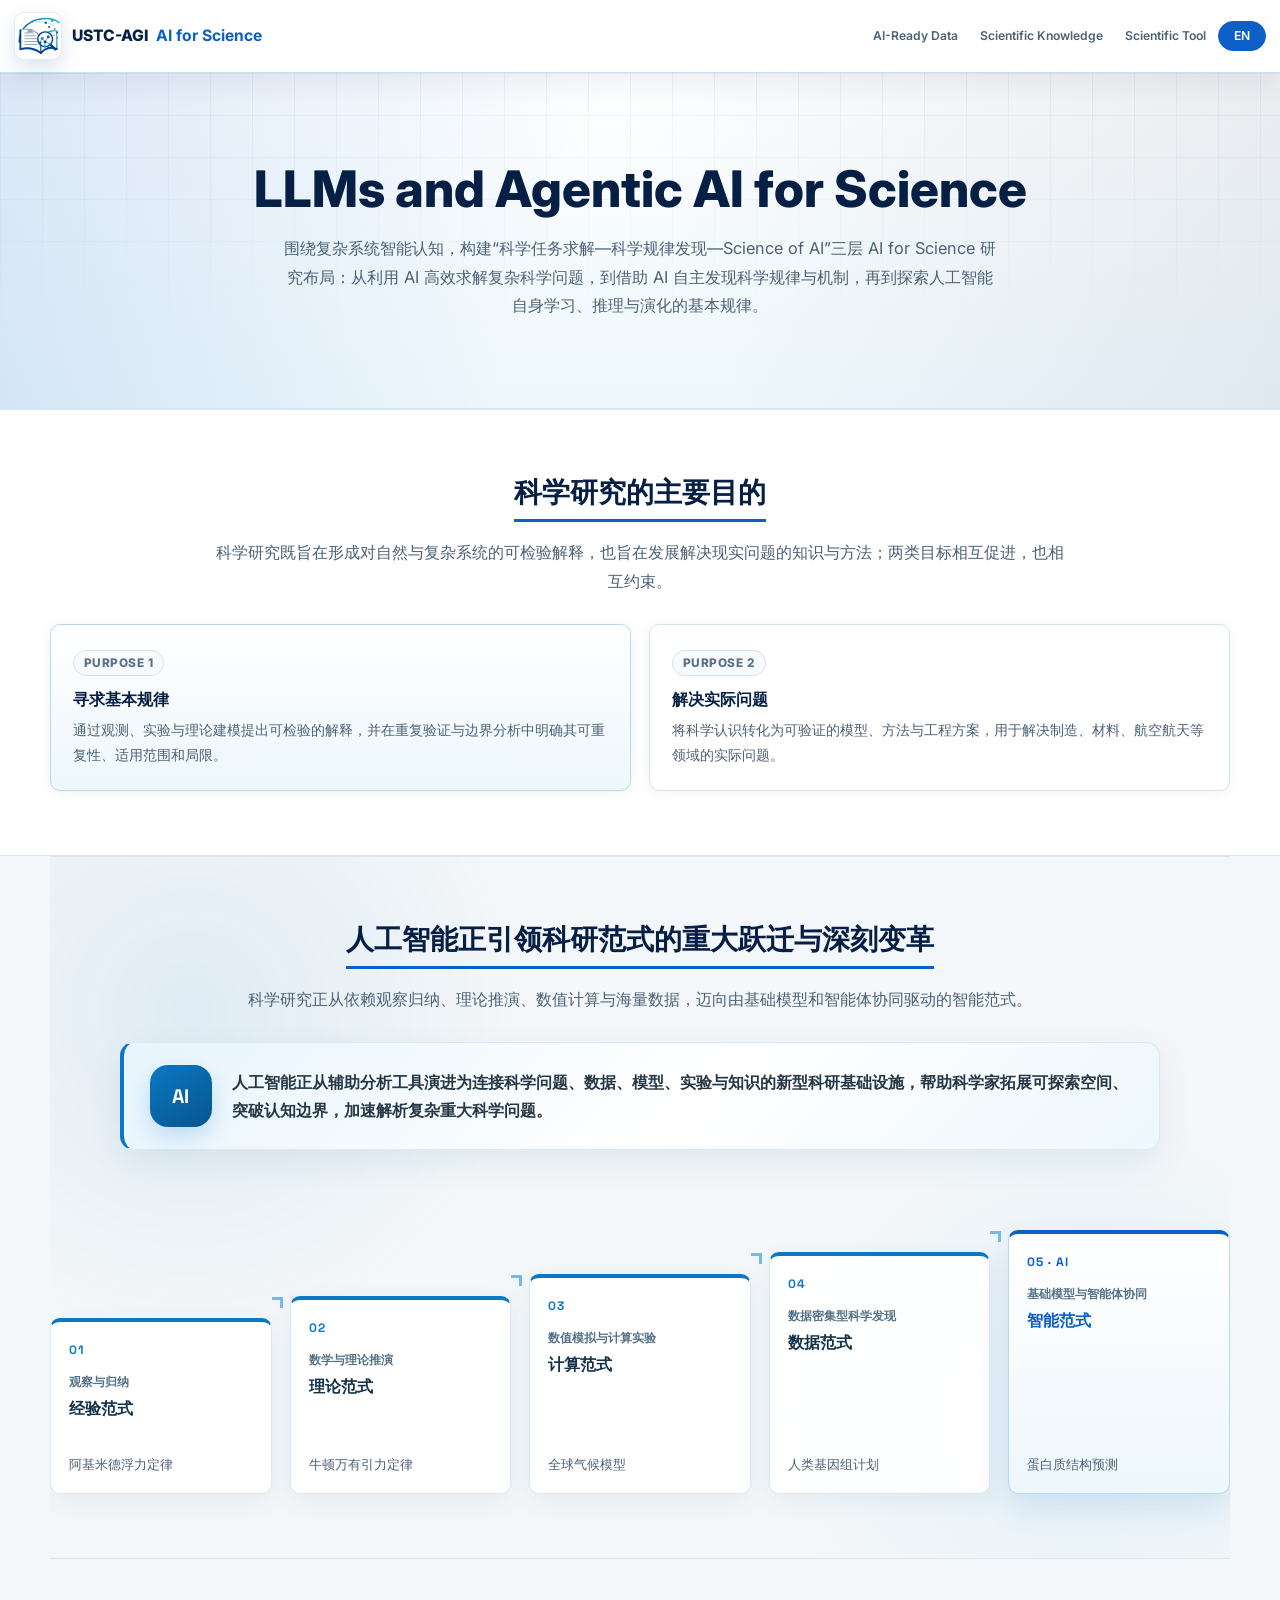
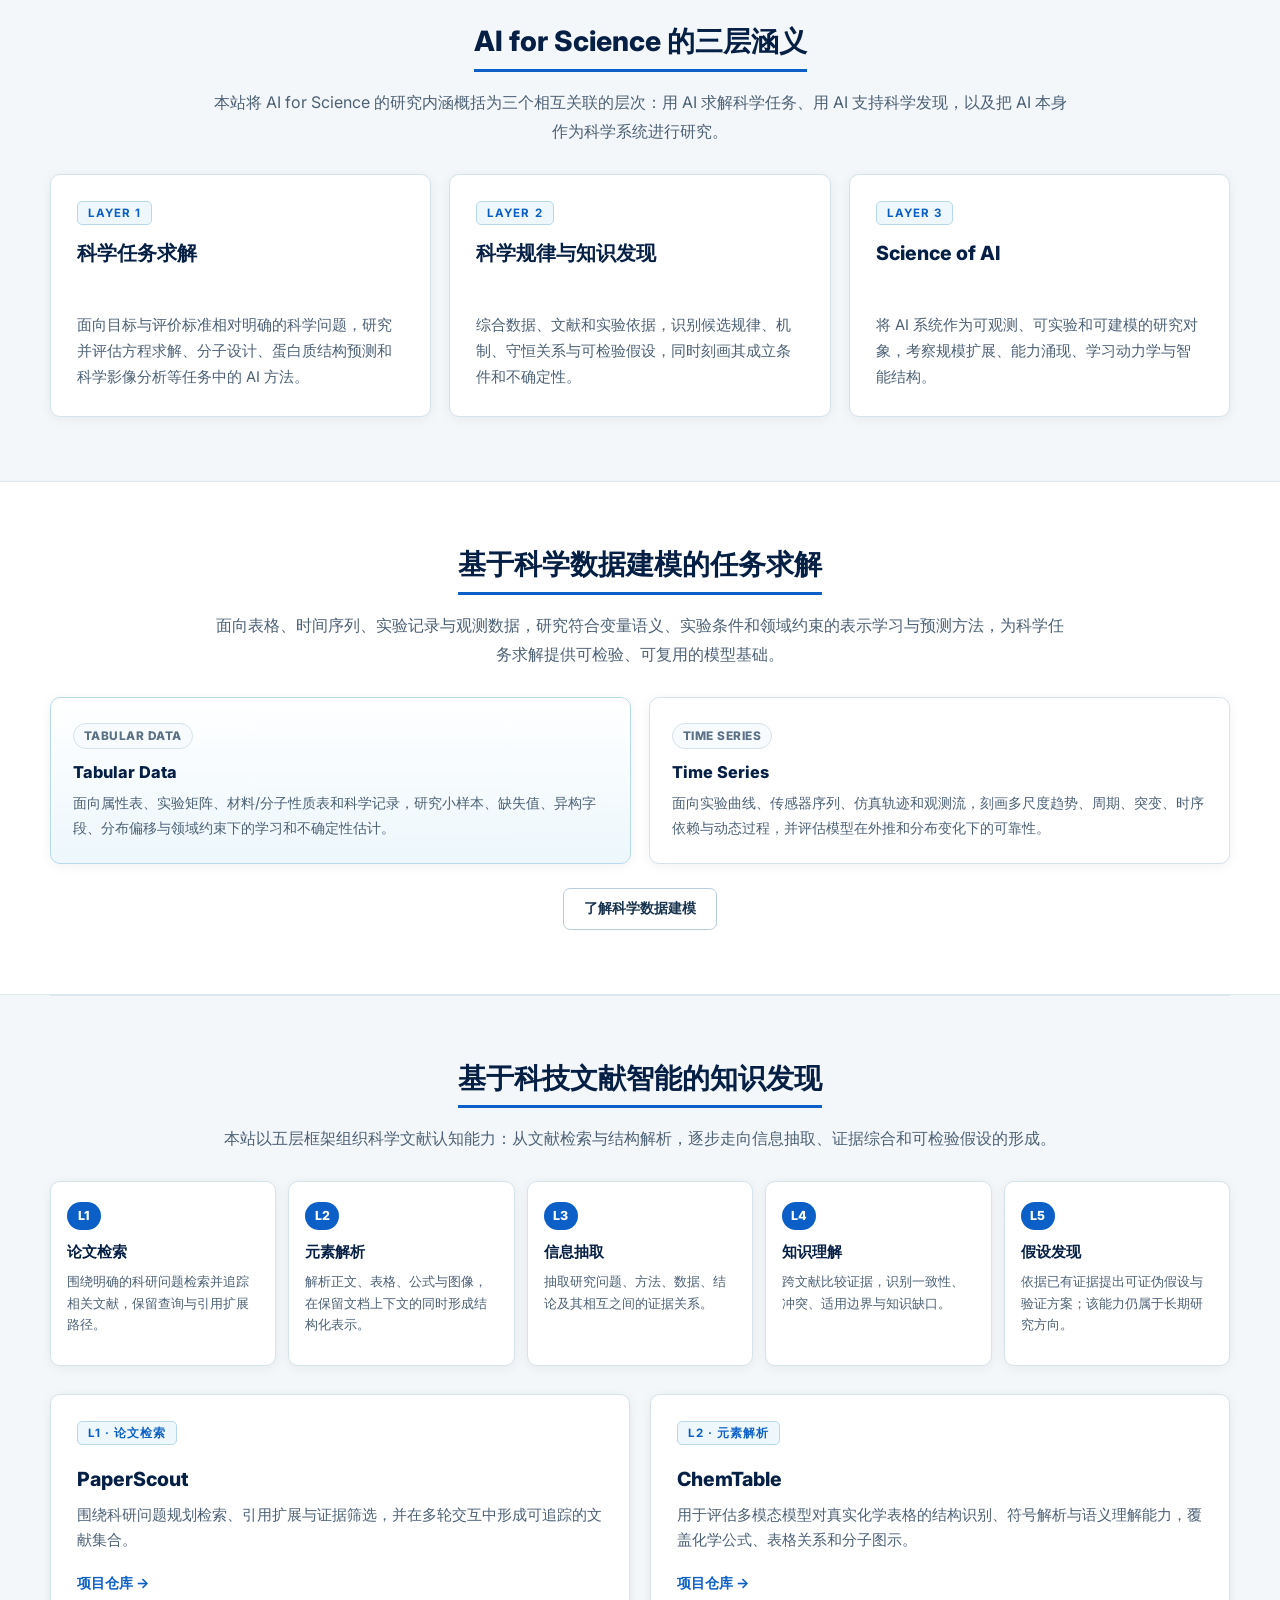
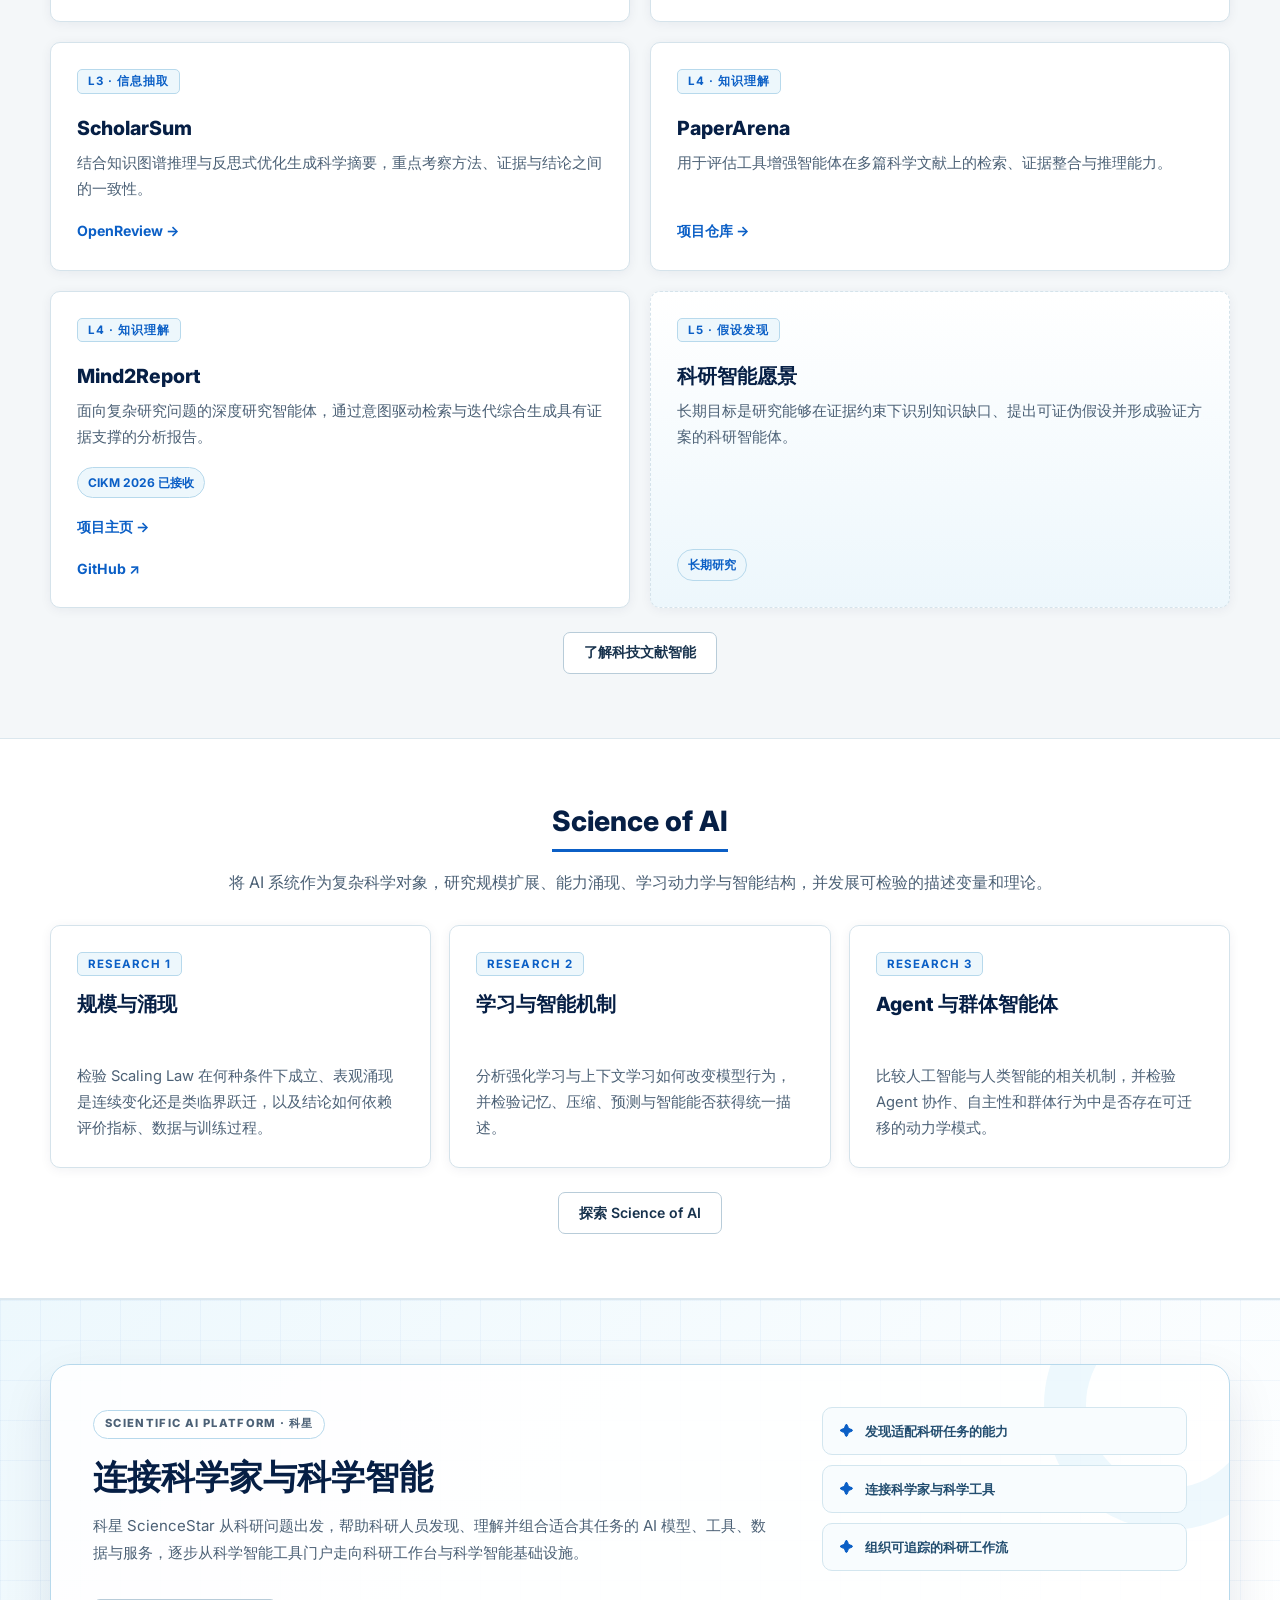
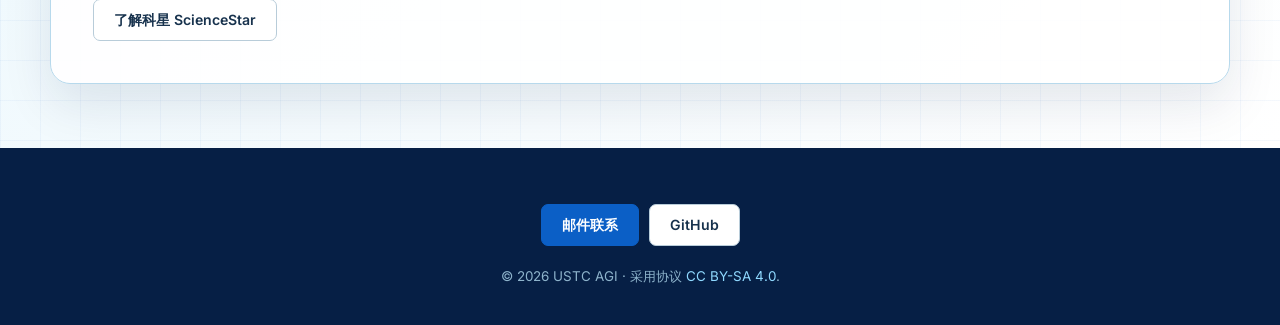
==== commit ba4fb348: "feat: simplify navigation to three pillars" ====
--- a/index.html
+++ b/index.html
@@ -48,11 +48,8 @@
         </a>
         <div class="nav-links">
           <a href="./ai_ready_data/" data-i18n="nav.aiReadyData">AI-Ready Data</a>
-          <a href="./scientific_inference/" data-i18n="nav.inference">科学推演智能体</a>
-          <a href="./ai_scientist/" data-i18n="nav.aiScientist">AI Scientist</a>
-          <a href="./science_of_ai/" data-i18n="nav.aiScience">Science of AI</a>
-          <a href="./projects/" data-i18n="nav.projects">开源项目</a>
-          <a href="./papers/" data-i18n="nav.papers">论文列表</a>
+          <a href="./knowledge_memory/" data-i18n="nav.knowledge">Scientific Knowledge</a>
+          <a href="./scistar/" data-i18n="nav.scientificTool">Scientific Tool</a>
           <span class="nav-break" aria-hidden="true"></span>
           <button
             class="language-toggle"
@@ -406,8 +403,9 @@
             "USTC AGI research on scientific data modeling, scientific literature intelligence, scientific inference agents, and the Science of AI.",
           "brand.title": "USTC-AGI",
           "brand.subtitle": "AI for Science",
-          "nav.knowledge": "Scientific Literature Intelligence",
+          "nav.knowledge": "Scientific Knowledge",
           "nav.aiReadyData": "AI-Ready Data",
+          "nav.scientificTool": "Scientific Tool",
           "nav.data": "Scientific Data Modeling",
           "nav.inference": "Scientific Inference Agent",
           "nav.aiScientist": "AI Scientist",
@@ -543,8 +541,9 @@
             "中国科大 AGI 团队的 AI for Science 研究主页，聚焦科学数据建模、科技文献智能、科学推演智能体与 Science of AI。",
           "brand.title": "USTC-AGI",
           "brand.subtitle": "AI for Science",
-          "nav.knowledge": "科技文献智能",
+          "nav.knowledge": "Scientific Knowledge",
           "nav.aiReadyData": "AI-Ready Data",
+          "nav.scientificTool": "Scientific Tool",
           "nav.data": "科学数据建模",
           "nav.inference": "科学推演智能体",
           "nav.aiScientist": "AI Scientist",
